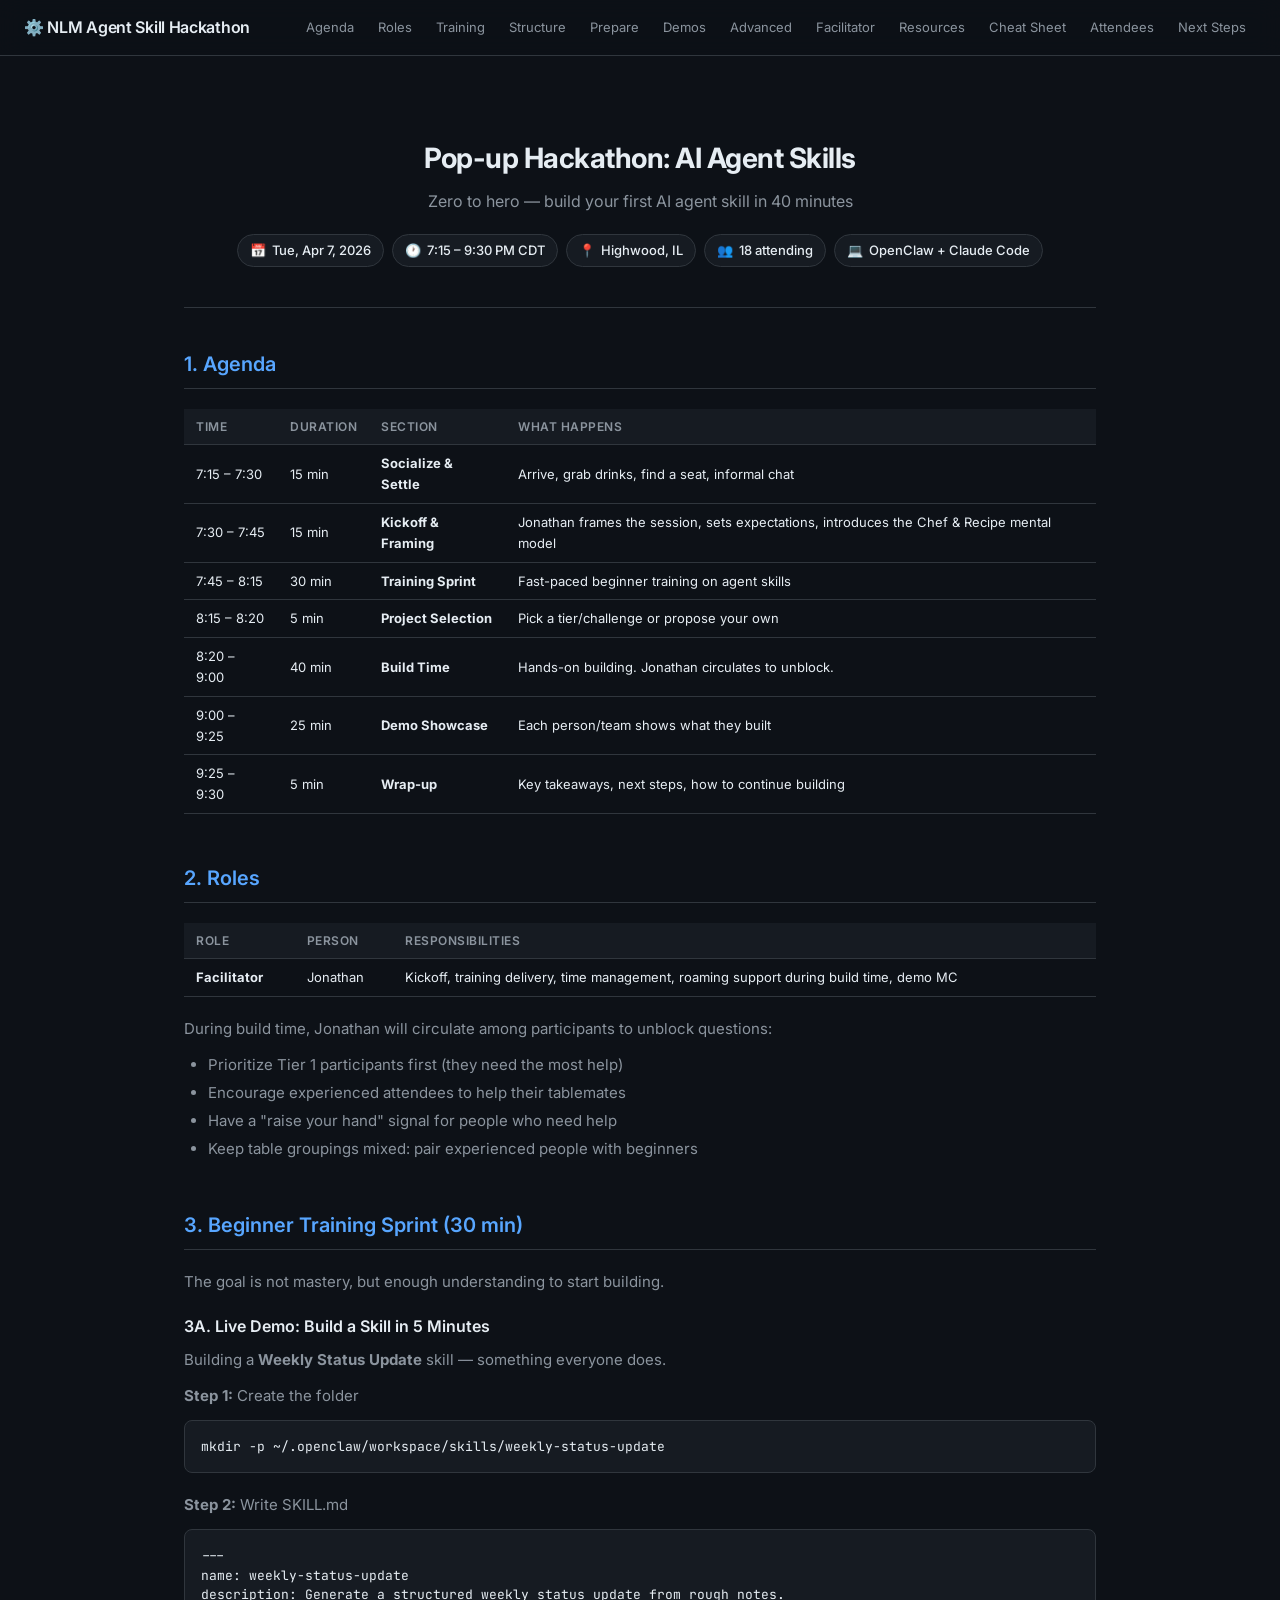
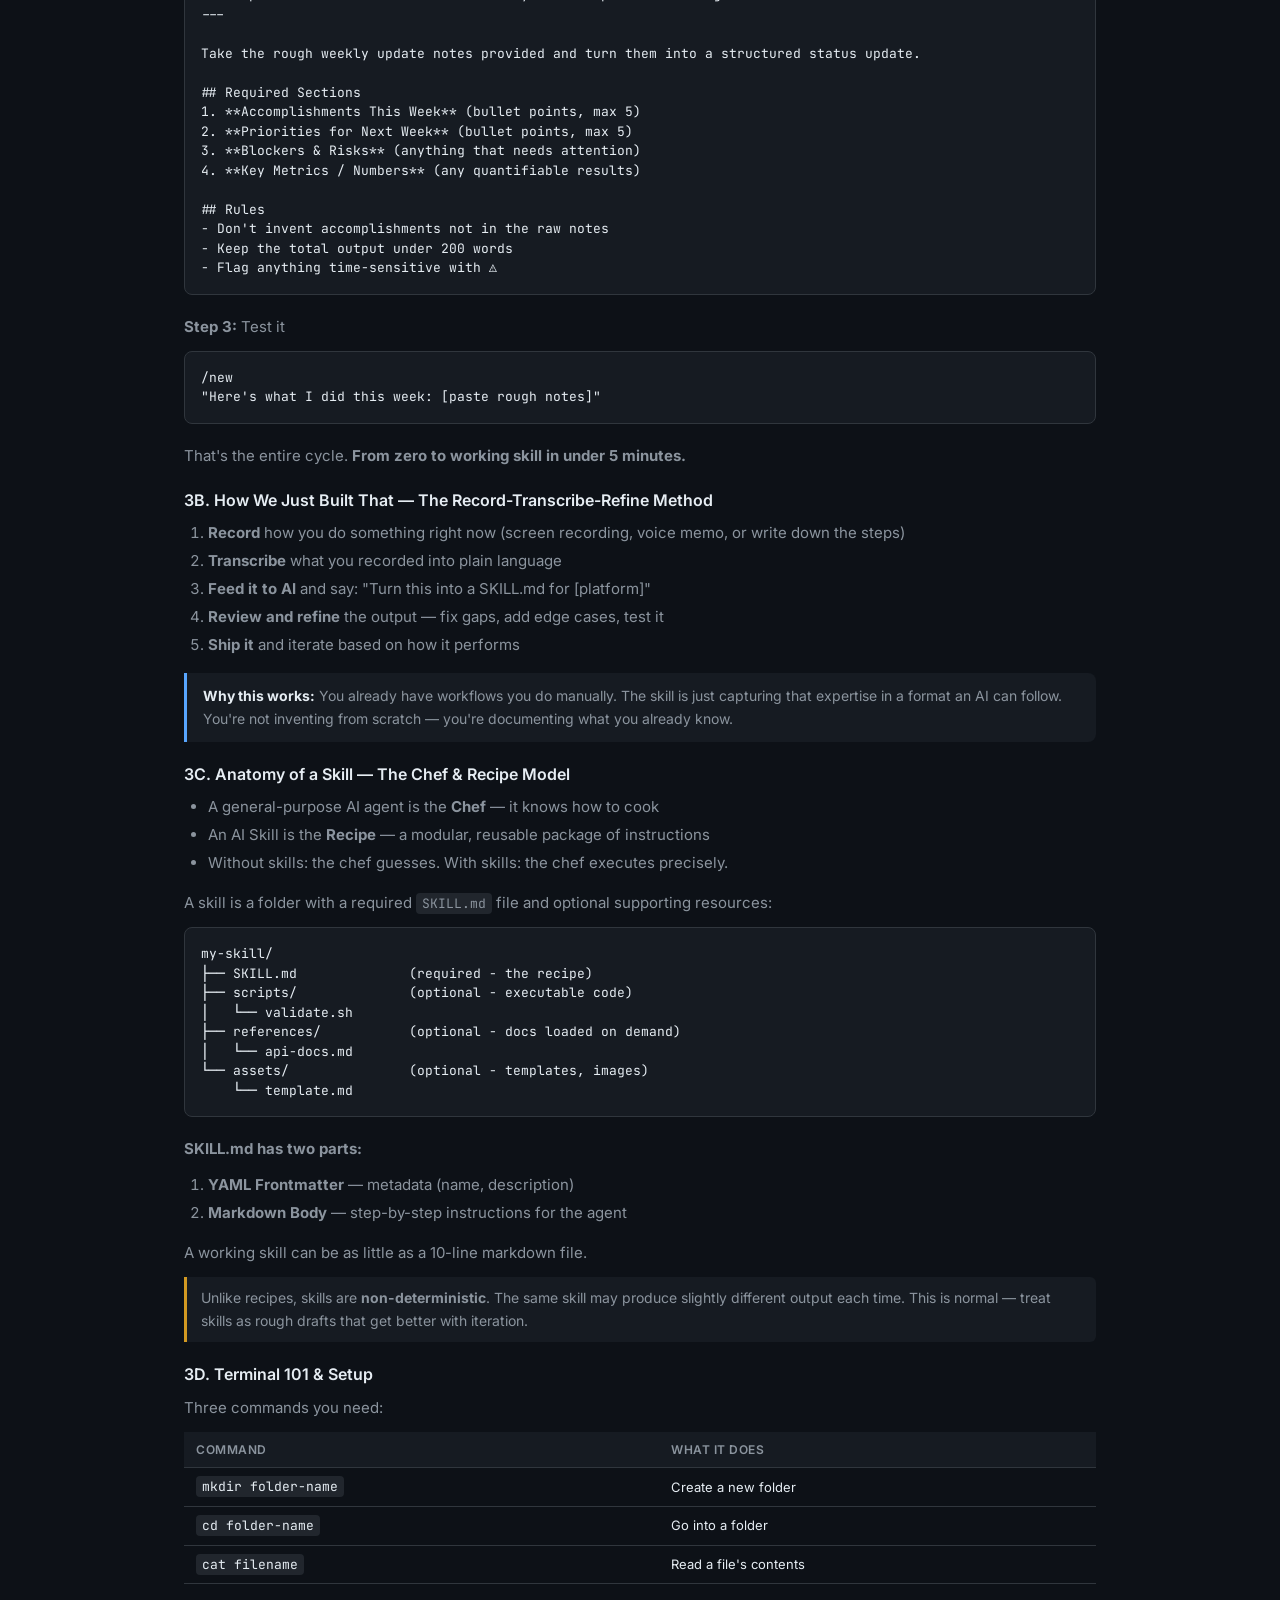
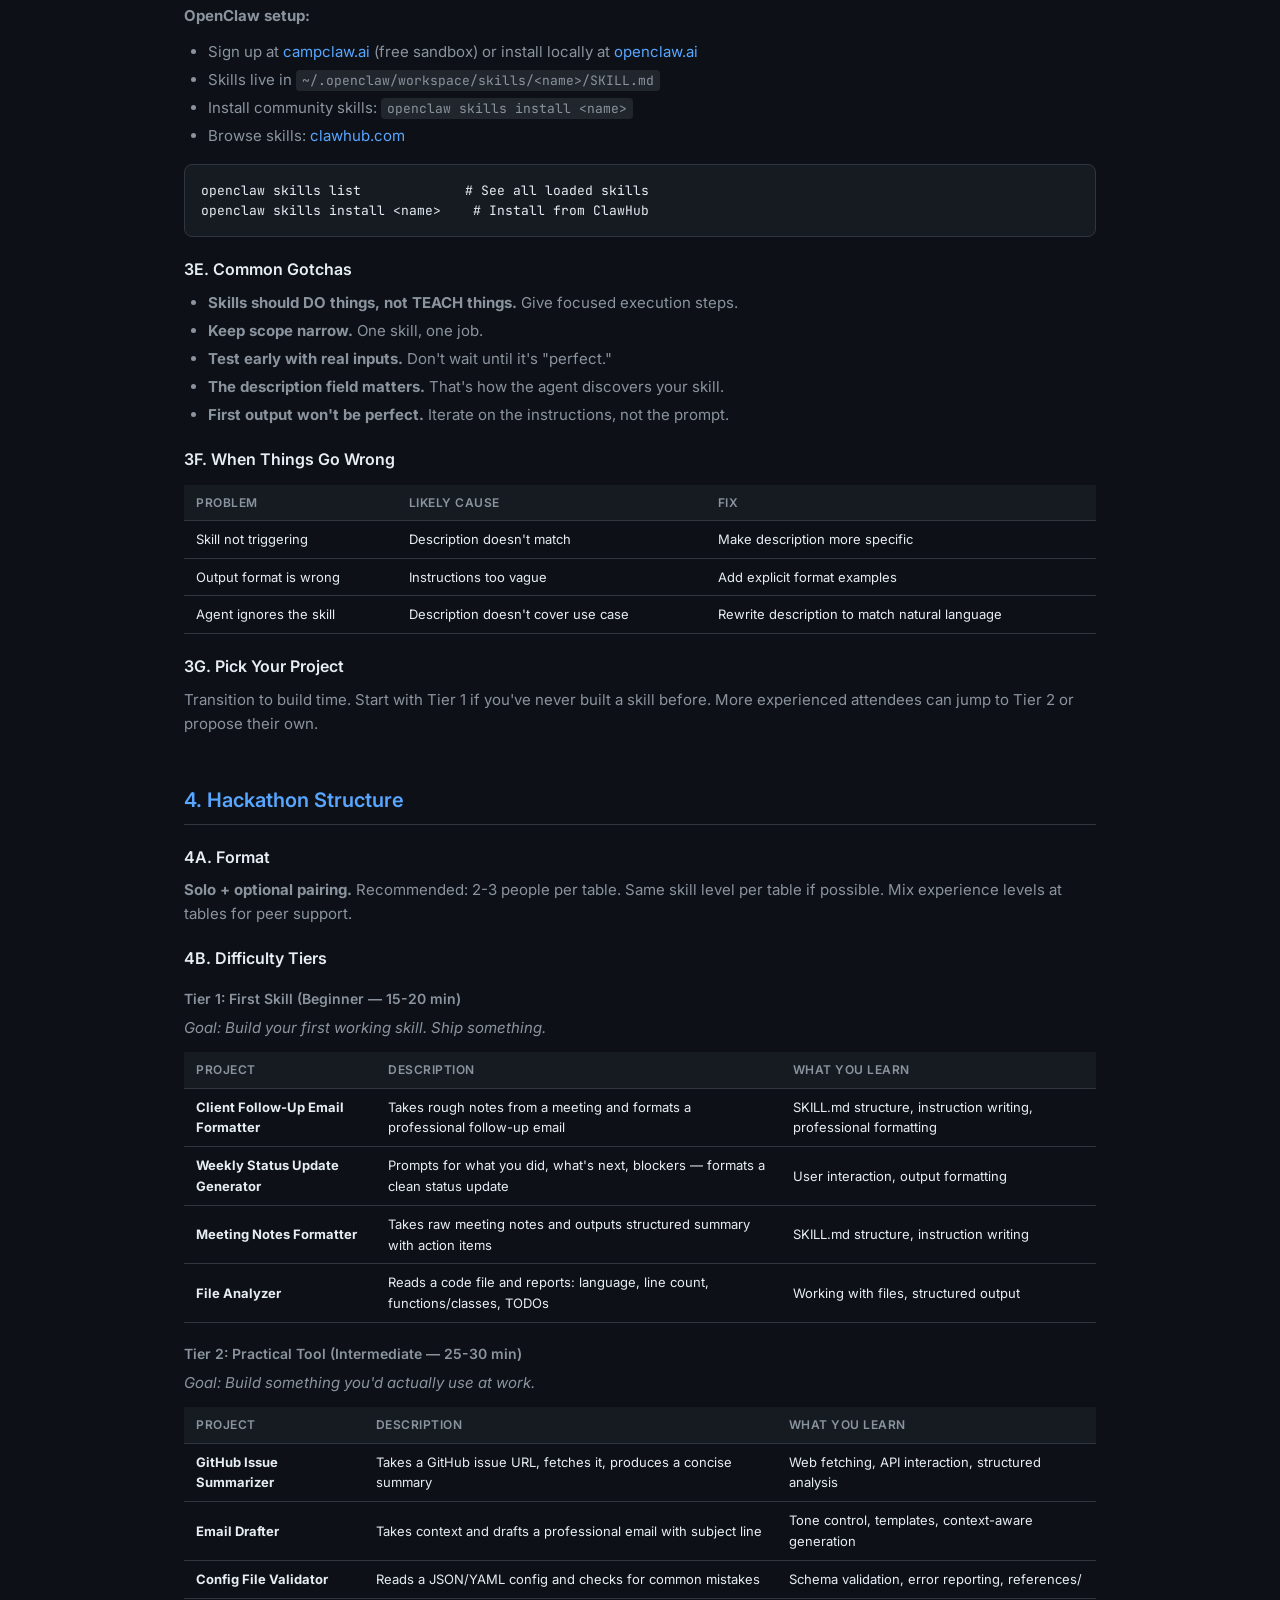
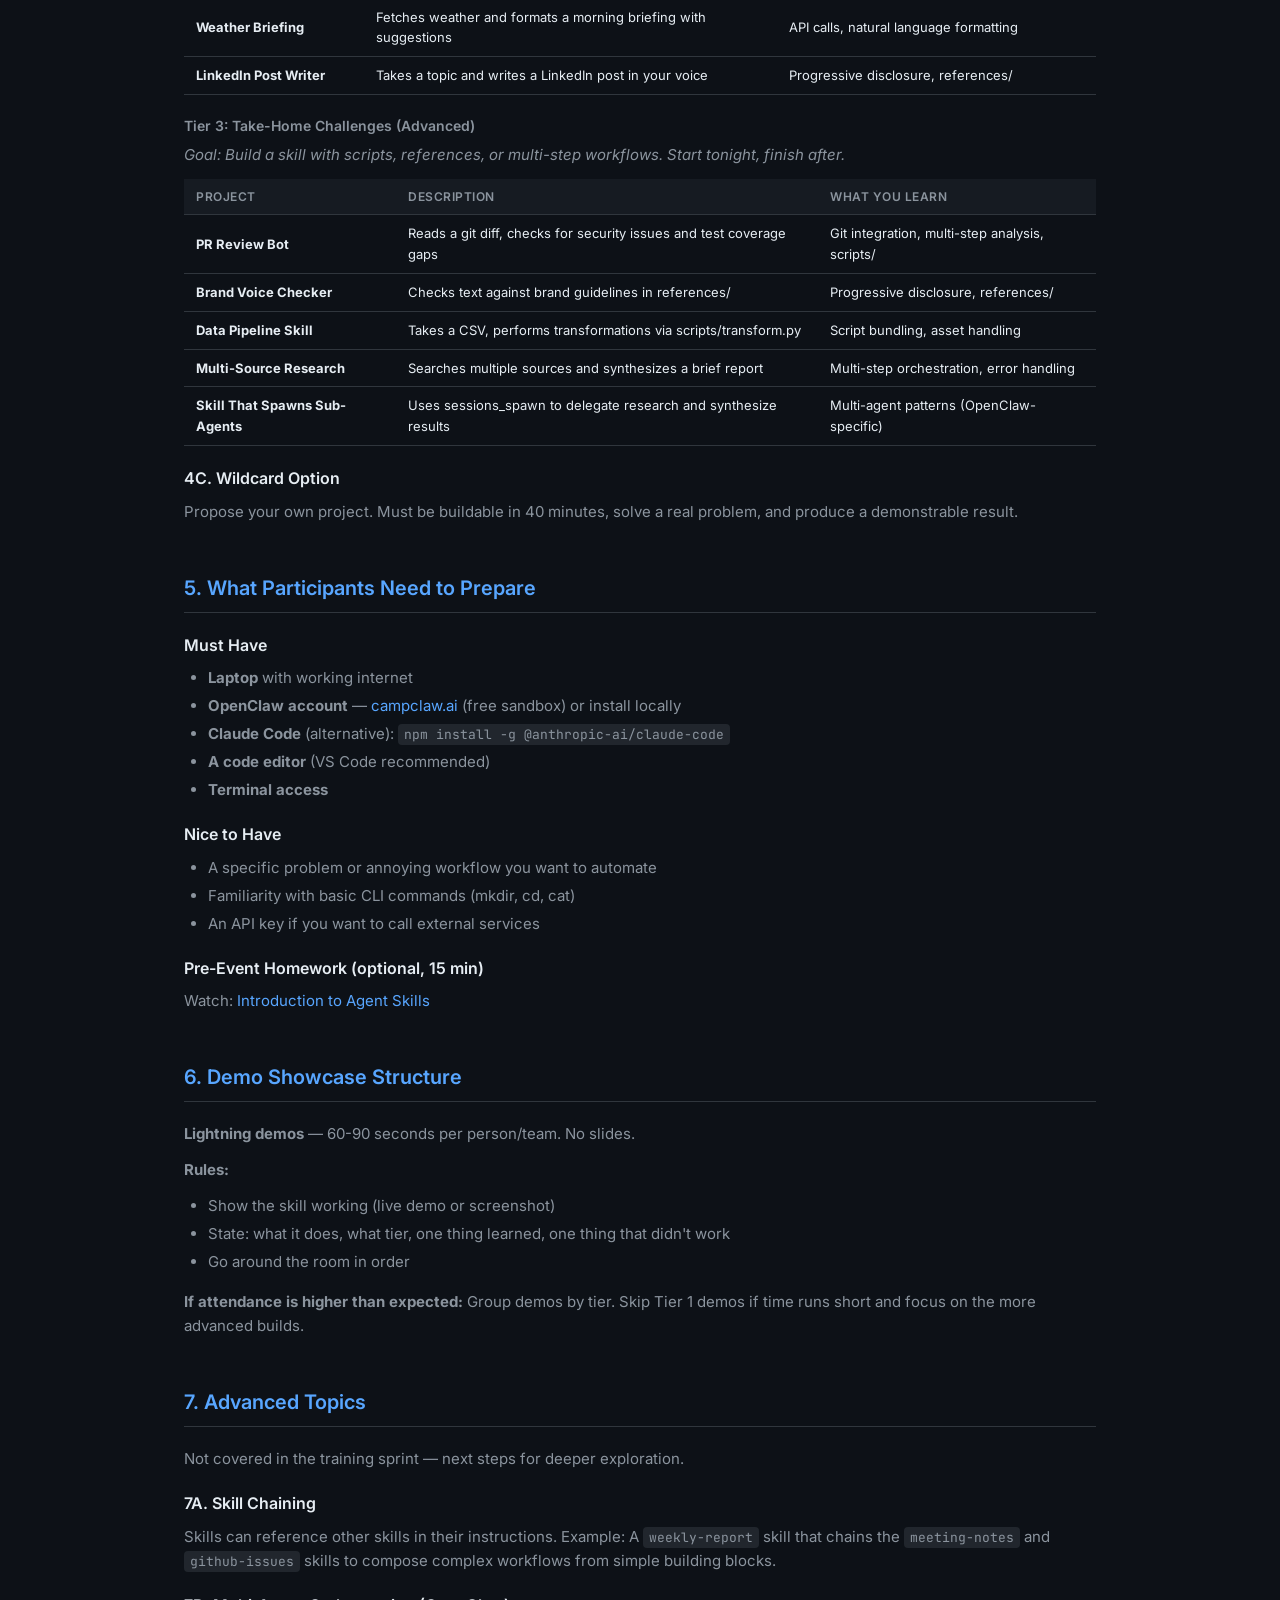
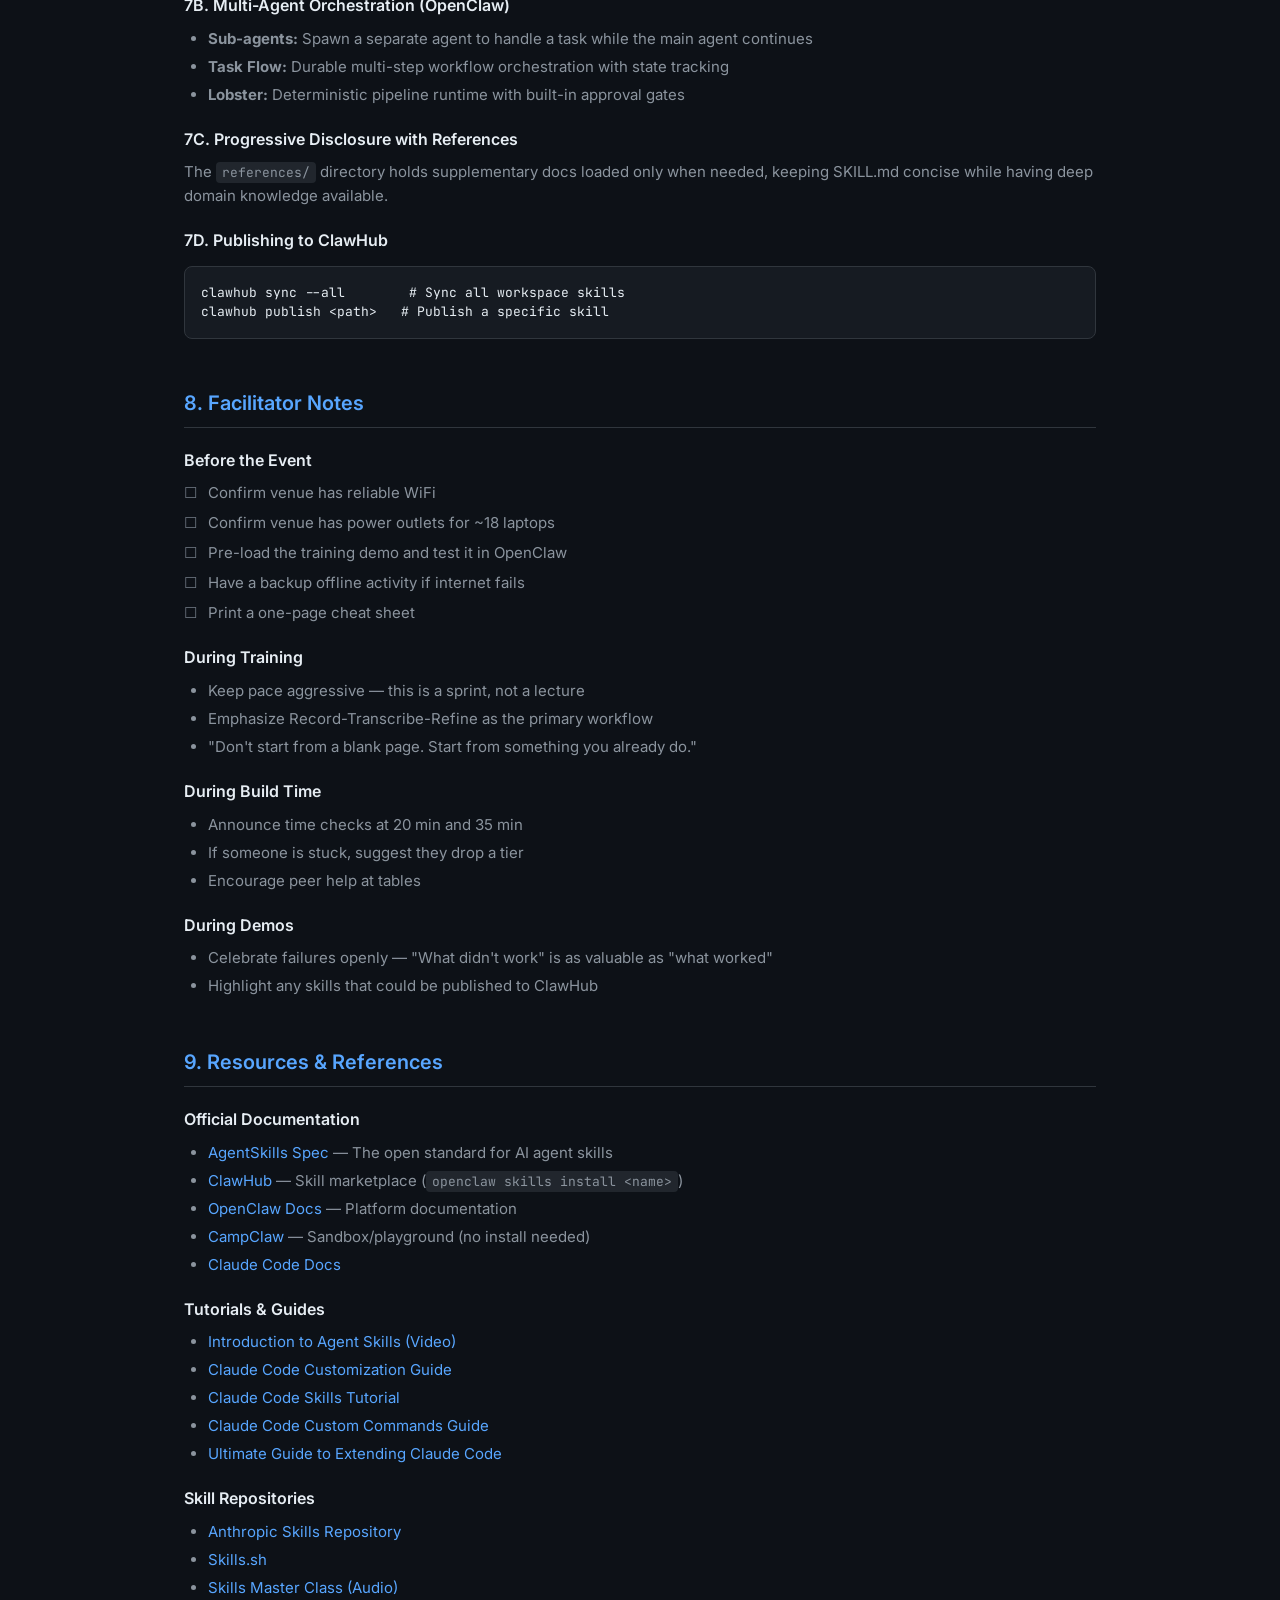
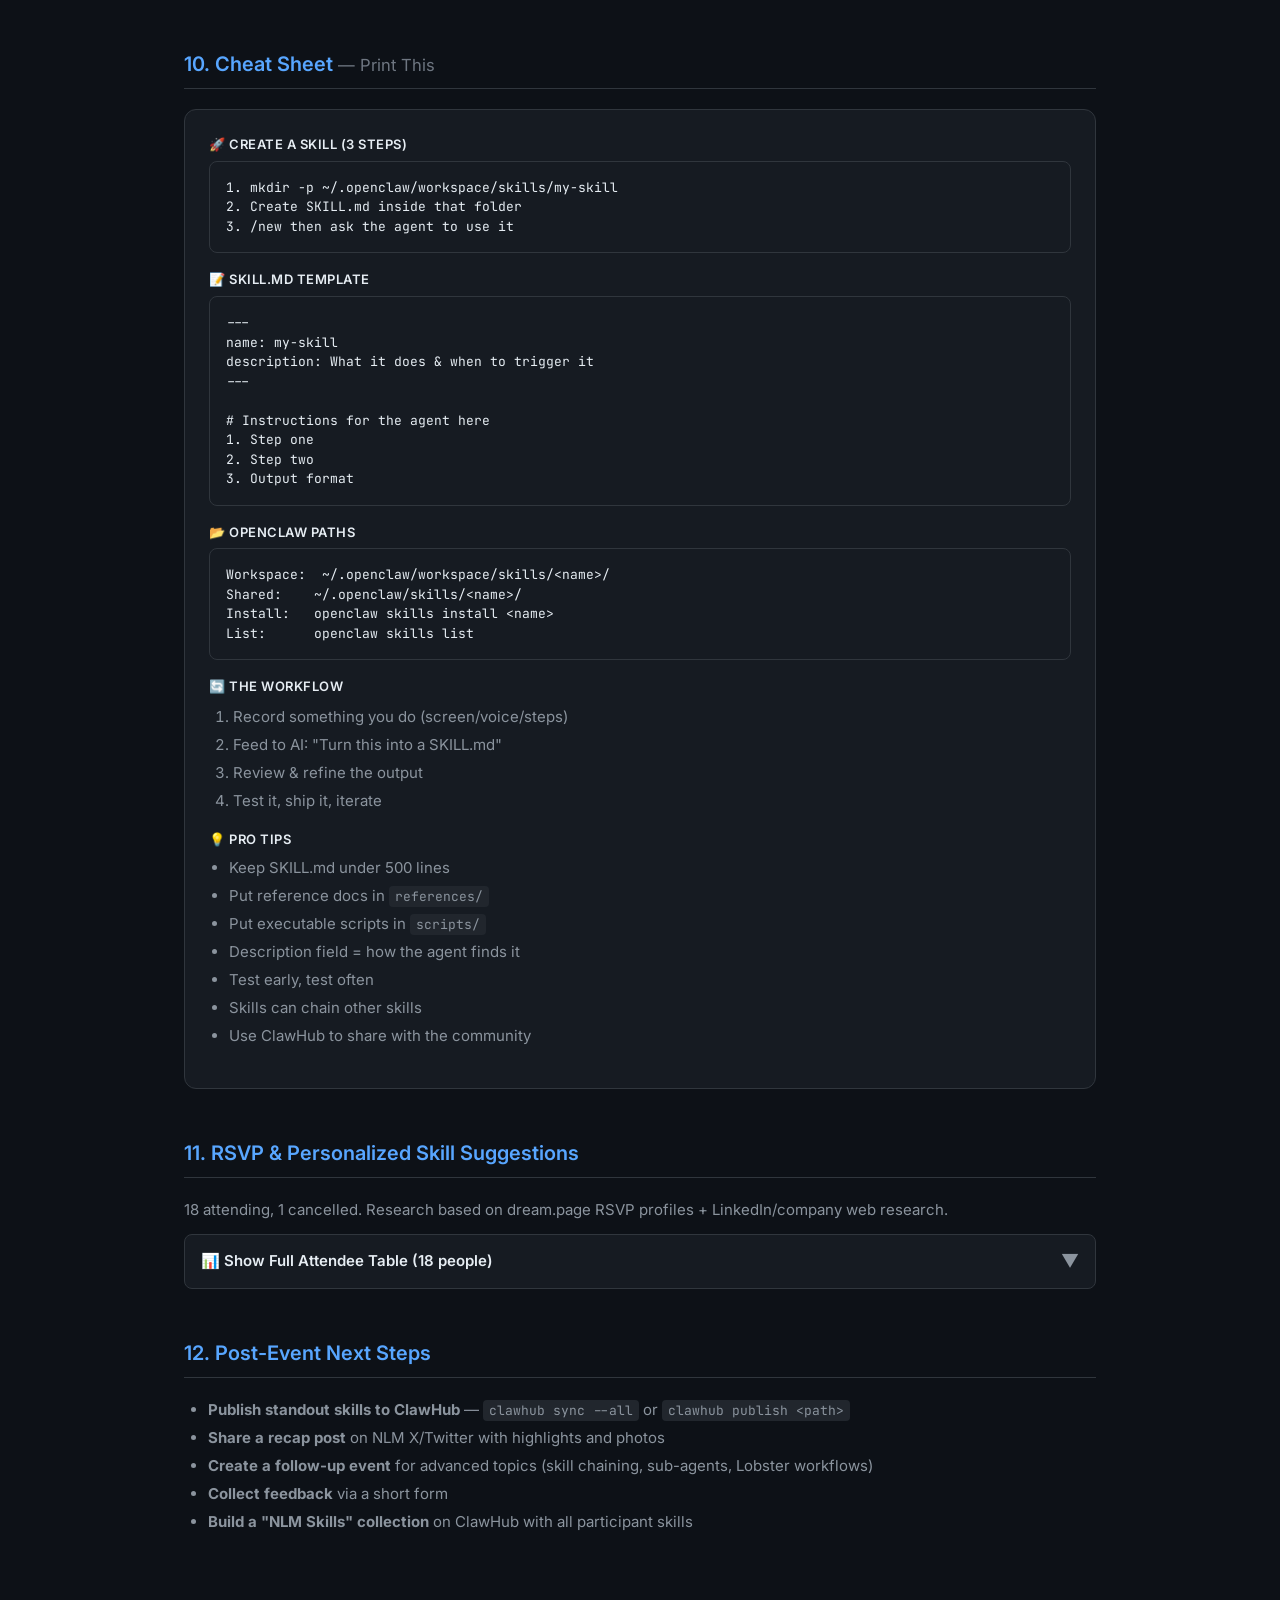
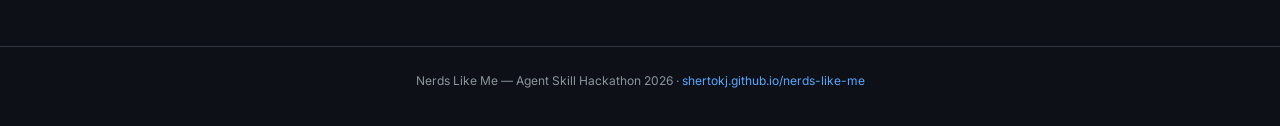
==== hackathon/index.html @ b7f5709f "Initial: hackathon battle plan page - Dark theme, responsive, sticky nav - Cheat sheet as styled car" ====
<!DOCTYPE html>
<html lang="en">
<head>
  <meta charset="UTF-8">
  <meta name="viewport" content="width=device-width, initial-scale=1.0">
  <title>NLM Agent Skill Hackathon: Battle Plan</title>
  <meta name="description" content="Pop-up Hackathon: AI Agent Skills — April 7, 2026. A 2.5-hour zero-to-hero session on building AI agent skills.">
  <meta property="og:title" content="NLM Agent Skill Hackathon: Battle Plan">
  <meta property="og:description" content="Pop-up Hackathon: AI Agent Skills — April 7, 2026. Build your first AI agent skill in 40 minutes.">
  <meta property="og:type" content="website">
  <meta property="og:url" content="https://shertokj.github.io/nerds-like-me/hackathon/">
  <meta name="twitter:card" content="summary_large_image">
  <meta name="twitter:title" content="NLM Agent Skill Hackathon">
  <meta name="twitter:description" content="Build your first AI agent skill in 40 minutes. April 7, 2026.">
  <link rel="icon" href="data:image/svg+xml,<svg xmlns='http://www.w3.org/2000/svg' viewBox='0 0 100 100'><text y='.9em' font-size='90'>🛠️</text></svg>">
  <link rel="preconnect" href="https://fonts.googleapis.com">
  <link href="https://fonts.googleapis.com/css2?family=Inter:wght@400;500;600;700&family=JetBrains+Mono:wght@400;500&display=swap" rel="stylesheet">
  <link rel="stylesheet" href="style.css">
</head>
<body>
  <header class="site-header">
    <h1><span>⚙️</span> NLM Agent Skill Hackathon</h1>
    <button class="nav-toggle" onclick="document.querySelector('nav').classList.toggle('open')" aria-label="Menu">☰</button>
    <nav>
      <a href="#agenda">Agenda</a>
      <a href="#roles">Roles</a>
      <a href="#training">Training</a>
      <a href="#structure">Structure</a>
      <a href="#prepare">Prepare</a>
      <a href="#demos">Demos</a>
      <a href="#advanced">Advanced</a>
      <a href="#facilitator">Facilitator</a>
      <a href="#resources">Resources</a>
      <a href="#cheatsheet">Cheat Sheet</a>
      <a href="#attendees">Attendees</a>
      <a href="#next-steps">Next Steps</a>
    </nav>
  </header>

  <main>
    <div class="hero">
      <h2>Pop-up Hackathon: AI Agent Skills</h2>
      <p class="subtitle">Zero to hero — build your first AI agent skill in 40 minutes</p>
      <div class="meta-chips">
        <span class="chip">📅 <strong>Tue, Apr 7, 2026</strong></span>
        <span class="chip">🕐 <strong>7:15 – 9:30 PM CDT</strong></span>
        <span class="chip">📍 <strong>Highwood, IL</strong></span>
        <span class="chip">👥 <strong>18 attending</strong></span>
        <span class="chip">💻 <strong>OpenClaw + Claude Code</strong></span>
      </div>
    </div>

    <!-- 1. Agenda -->
    <section id="agenda">
      <h2 class="section-title">1. Agenda</h2>
      <table>
        <thead><tr><th>Time</th><th>Duration</th><th>Section</th><th>What Happens</th></tr></thead>
        <tbody>
          <tr><td>7:15 – 7:30</td><td>15 min</td><td><strong>Socialize &amp; Settle</strong></td><td>Arrive, grab drinks, find a seat, informal chat</td></tr>
          <tr><td>7:30 – 7:45</td><td>15 min</td><td><strong>Kickoff &amp; Framing</strong></td><td>Jonathan frames the session, sets expectations, introduces the Chef &amp; Recipe mental model</td></tr>
          <tr><td>7:45 – 8:15</td><td>30 min</td><td><strong>Training Sprint</strong></td><td>Fast-paced beginner training on agent skills</td></tr>
          <tr><td>8:15 – 8:20</td><td>5 min</td><td><strong>Project Selection</strong></td><td>Pick a tier/challenge or propose your own</td></tr>
          <tr><td>8:20 – 9:00</td><td>40 min</td><td><strong>Build Time</strong></td><td>Hands-on building. Jonathan circulates to unblock.</td></tr>
          <tr><td>9:00 – 9:25</td><td>25 min</td><td><strong>Demo Showcase</strong></td><td>Each person/team shows what they built</td></tr>
          <tr><td>9:25 – 9:30</td><td>5 min</td><td><strong>Wrap-up</strong></td><td>Key takeaways, next steps, how to continue building</td></tr>
        </tbody>
      </table>
    </section>

    <!-- 2. Roles -->
    <section id="roles">
      <h2 class="section-title">2. Roles</h2>
      <table>
        <thead><tr><th>Role</th><th>Person</th><th>Responsibilities</th></tr></thead>
        <tbody>
          <tr><td><strong>Facilitator</strong></td><td>Jonathan</td><td>Kickoff, training delivery, time management, roaming support during build time, demo MC</td></tr>
        </tbody>
      </table>
      <p>During build time, Jonathan will circulate among participants to unblock questions:</p>
      <ul>
        <li>Prioritize Tier 1 participants first (they need the most help)</li>
        <li>Encourage experienced attendees to help their tablemates</li>
        <li>Have a "raise your hand" signal for people who need help</li>
        <li>Keep table groupings mixed: pair experienced people with beginners</li>
      </ul>
    </section>

    <!-- 3. Training Sprint -->
    <section id="training">
      <h2 class="section-title">3. Beginner Training Sprint (30 min)</h2>
      <p>The goal is not mastery, but enough understanding to start building.</p>

      <h3>3A. Live Demo: Build a Skill in 5 Minutes</h3>
      <p>Building a <strong>Weekly Status Update</strong> skill — something everyone does.</p>
      <p><strong>Step 1:</strong> Create the folder</p>
      <pre><code>mkdir -p ~/.openclaw/workspace/skills/weekly-status-update</code></pre>
      <p><strong>Step 2:</strong> Write SKILL.md</p>
      <pre><code>---
name: weekly-status-update
description: Generate a structured weekly status update from rough notes.
---

Take the rough weekly update notes provided and turn them into a structured status update.

## Required Sections
1. **Accomplishments This Week** (bullet points, max 5)
2. **Priorities for Next Week** (bullet points, max 5)
3. **Blockers & Risks** (anything that needs attention)
4. **Key Metrics / Numbers** (any quantifiable results)

## Rules
- Don't invent accomplishments not in the raw notes
- Keep the total output under 200 words
- Flag anything time-sensitive with ⚠️</code></pre>
      <p><strong>Step 3:</strong> Test it</p>
      <pre><code>/new
"Here's what I did this week: [paste rough notes]"</code></pre>
      <p>That's the entire cycle. <strong>From zero to working skill in under 5 minutes.</strong></p>

      <h3>3B. How We Just Built That — The Record-Transcribe-Refine Method</h3>
      <ol>
        <li><strong>Record</strong> how you do something right now (screen recording, voice memo, or write down the steps)</li>
        <li><strong>Transcribe</strong> what you recorded into plain language</li>
        <li><strong>Feed it to AI</strong> and say: "Turn this into a SKILL.md for [platform]"</li>
        <li><strong>Review and refine</strong> the output — fix gaps, add edge cases, test it</li>
        <li><strong>Ship it</strong> and iterate based on how it performs</li>
      </ol>
      <blockquote><strong>Why this works:</strong> You already have workflows you do manually. The skill is just capturing that expertise in a format an AI can follow. You're not inventing from scratch — you're documenting what you already know.</blockquote>

      <h3>3C. Anatomy of a Skill — The Chef &amp; Recipe Model</h3>
      <ul>
        <li>A general-purpose AI agent is the <strong>Chef</strong> — it knows how to cook</li>
        <li>An AI Skill is the <strong>Recipe</strong> — a modular, reusable package of instructions</li>
        <li>Without skills: the chef guesses. With skills: the chef executes precisely.</li>
      </ul>
      <p>A skill is a folder with a required <code>SKILL.md</code> file and optional supporting resources:</p>
      <pre><code>my-skill/
├── SKILL.md              (required - the recipe)
├── scripts/              (optional - executable code)
│   └── validate.sh
├── references/           (optional - docs loaded on demand)
│   └── api-docs.md
└── assets/               (optional - templates, images)
    └── template.md</code></pre>
      <p><strong>SKILL.md has two parts:</strong></p>
      <ol>
        <li><strong>YAML Frontmatter</strong> — metadata (name, description)</li>
        <li><strong>Markdown Body</strong> — step-by-step instructions for the agent</li>
      </ol>
      <p>A working skill can be as little as a 10-line markdown file.</p>
      <div class="note">Unlike recipes, skills are <strong>non-deterministic</strong>. The same skill may produce slightly different output each time. This is normal — treat skills as rough drafts that get better with iteration.</div>

      <h3>3D. Terminal 101 &amp; Setup</h3>
      <p>Three commands you need:</p>
      <table>
        <thead><tr><th>Command</th><th>What it does</th></tr></thead>
        <tbody>
          <tr><td><code>mkdir folder-name</code></td><td>Create a new folder</td></tr>
          <tr><td><code>cd folder-name</code></td><td>Go into a folder</td></tr>
          <tr><td><code>cat filename</code></td><td>Read a file's contents</td></tr>
        </tbody>
      </table>
      <p><strong>OpenClaw setup:</strong></p>
      <ul>
        <li>Sign up at <a href="https://campclaw.ai/">campclaw.ai</a> (free sandbox) or install locally at <a href="https://openclaw.ai">openclaw.ai</a></li>
        <li>Skills live in <code>~/.openclaw/workspace/skills/&lt;name&gt;/SKILL.md</code></li>
        <li>Install community skills: <code>openclaw skills install &lt;name&gt;</code></li>
        <li>Browse skills: <a href="https://clawhub.com">clawhub.com</a></li>
      </ul>
      <pre><code>openclaw skills list             # See all loaded skills
openclaw skills install &lt;name&gt;    # Install from ClawHub</code></pre>

      <h3>3E. Common Gotchas</h3>
      <ul>
        <li><strong>Skills should DO things, not TEACH things.</strong> Give focused execution steps.</li>
        <li><strong>Keep scope narrow.</strong> One skill, one job.</li>
        <li><strong>Test early with real inputs.</strong> Don't wait until it's "perfect."</li>
        <li><strong>The description field matters.</strong> That's how the agent discovers your skill.</li>
        <li><strong>First output won't be perfect.</strong> Iterate on the instructions, not the prompt.</li>
      </ul>

      <h3>3F. When Things Go Wrong</h3>
      <table>
        <thead><tr><th>Problem</th><th>Likely Cause</th><th>Fix</th></tr></thead>
        <tbody>
          <tr><td>Skill not triggering</td><td>Description doesn't match</td><td>Make description more specific</td></tr>
          <tr><td>Output format is wrong</td><td>Instructions too vague</td><td>Add explicit format examples</td></tr>
          <tr><td>Agent ignores the skill</td><td>Description doesn't cover use case</td><td>Rewrite description to match natural language</td></tr>
        </tbody>
      </table>

      <h3>3G. Pick Your Project</h3>
      <p>Transition to build time. Start with Tier 1 if you've never built a skill before. More experienced attendees can jump to Tier 2 or propose their own.</p>
    </section>

    <!-- 4. Hackathon Structure -->
    <section id="structure">
      <h2 class="section-title">4. Hackathon Structure</h2>

      <h3>4A. Format</h3>
      <p><strong>Solo + optional pairing.</strong> Recommended: 2-3 people per table. Same skill level per table if possible. Mix experience levels at tables for peer support.</p>

      <h3>4B. Difficulty Tiers</h3>

      <h4>Tier 1: First Skill (Beginner — 15-20 min)</h4>
      <p><em>Goal: Build your first working skill. Ship something.</em></p>
      <table>
        <thead><tr><th>Project</th><th>Description</th><th>What You Learn</th></tr></thead>
        <tbody>
          <tr><td><strong>Client Follow-Up Email Formatter</strong></td><td>Takes rough notes from a meeting and formats a professional follow-up email</td><td>SKILL.md structure, instruction writing, professional formatting</td></tr>
          <tr><td><strong>Weekly Status Update Generator</strong></td><td>Prompts for what you did, what's next, blockers — formats a clean status update</td><td>User interaction, output formatting</td></tr>
          <tr><td><strong>Meeting Notes Formatter</strong></td><td>Takes raw meeting notes and outputs structured summary with action items</td><td>SKILL.md structure, instruction writing</td></tr>
          <tr><td><strong>File Analyzer</strong></td><td>Reads a code file and reports: language, line count, functions/classes, TODOs</td><td>Working with files, structured output</td></tr>
        </tbody>
      </table>

      <h4>Tier 2: Practical Tool (Intermediate — 25-30 min)</h4>
      <p><em>Goal: Build something you'd actually use at work.</em></p>
      <table>
        <thead><tr><th>Project</th><th>Description</th><th>What You Learn</th></tr></thead>
        <tbody>
          <tr><td><strong>GitHub Issue Summarizer</strong></td><td>Takes a GitHub issue URL, fetches it, produces a concise summary</td><td>Web fetching, API interaction, structured analysis</td></tr>
          <tr><td><strong>Email Drafter</strong></td><td>Takes context and drafts a professional email with subject line</td><td>Tone control, templates, context-aware generation</td></tr>
          <tr><td><strong>Config File Validator</strong></td><td>Reads a JSON/YAML config and checks for common mistakes</td><td>Schema validation, error reporting, references/</td></tr>
          <tr><td><strong>Weather Briefing</strong></td><td>Fetches weather and formats a morning briefing with suggestions</td><td>API calls, natural language formatting</td></tr>
          <tr><td><strong>LinkedIn Post Writer</strong></td><td>Takes a topic and writes a LinkedIn post in your voice</td><td>Progressive disclosure, references/</td></tr>
        </tbody>
      </table>

      <h4>Tier 3: Take-Home Challenges (Advanced)</h4>
      <p><em>Goal: Build a skill with scripts, references, or multi-step workflows. Start tonight, finish after.</em></p>
      <table>
        <thead><tr><th>Project</th><th>Description</th><th>What You Learn</th></tr></thead>
        <tbody>
          <tr><td><strong>PR Review Bot</strong></td><td>Reads a git diff, checks for security issues and test coverage gaps</td><td>Git integration, multi-step analysis, scripts/</td></tr>
          <tr><td><strong>Brand Voice Checker</strong></td><td>Checks text against brand guidelines in references/</td><td>Progressive disclosure, references/</td></tr>
          <tr><td><strong>Data Pipeline Skill</strong></td><td>Takes a CSV, performs transformations via scripts/transform.py</td><td>Script bundling, asset handling</td></tr>
          <tr><td><strong>Multi-Source Research</strong></td><td>Searches multiple sources and synthesizes a brief report</td><td>Multi-step orchestration, error handling</td></tr>
          <tr><td><strong>Skill That Spawns Sub-Agents</strong></td><td>Uses sessions_spawn to delegate research and synthesize results</td><td>Multi-agent patterns (OpenClaw-specific)</td></tr>
        </tbody>
      </table>

      <h3>4C. Wildcard Option</h3>
      <p>Propose your own project. Must be buildable in 40 minutes, solve a real problem, and produce a demonstrable result.</p>
    </section>

    <!-- 5. What to Prepare -->
    <section id="prepare">
      <h2 class="section-title">5. What Participants Need to Prepare</h2>
      <h3>Must Have</h3>
      <ul>
        <li><strong>Laptop</strong> with working internet</li>
        <li><strong>OpenClaw account</strong> — <a href="https://campclaw.ai/">campclaw.ai</a> (free sandbox) or install locally</li>
        <li><strong>Claude Code</strong> (alternative): <code>npm install -g @anthropic-ai/claude-code</code></li>
        <li><strong>A code editor</strong> (VS Code recommended)</li>
        <li><strong>Terminal access</strong></li>
      </ul>
      <h3>Nice to Have</h3>
      <ul>
        <li>A specific problem or annoying workflow you want to automate</li>
        <li>Familiarity with basic CLI commands (mkdir, cd, cat)</li>
        <li>An API key if you want to call external services</li>
      </ul>
      <h3>Pre-Event Homework (optional, 15 min)</h3>
      <p>Watch: <a href="https://www.youtube.com/watch?v=NU6wRAT9VQ0">Introduction to Agent Skills</a></p>
    </section>

    <!-- 6. Demo Showcase -->
    <section id="demos">
      <h2 class="section-title">6. Demo Showcase Structure</h2>
      <p><strong>Lightning demos</strong> — 60-90 seconds per person/team. No slides.</p>
      <p><strong>Rules:</strong></p>
      <ul>
        <li>Show the skill working (live demo or screenshot)</li>
        <li>State: what it does, what tier, one thing learned, one thing that didn't work</li>
        <li>Go around the room in order</li>
      </ul>
      <p><strong>If attendance is higher than expected:</strong> Group demos by tier. Skip Tier 1 demos if time runs short and focus on the more advanced builds.</p>
    </section>

    <!-- 7. Advanced Topics -->
    <section id="advanced">
      <h2 class="section-title">7. Advanced Topics</h2>
      <p>Not covered in the training sprint — next steps for deeper exploration.</p>

      <h3>7A. Skill Chaining</h3>
      <p>Skills can reference other skills in their instructions. Example: A <code>weekly-report</code> skill that chains the <code>meeting-notes</code> and <code>github-issues</code> skills to compose complex workflows from simple building blocks.</p>

      <h3>7B. Multi-Agent Orchestration (OpenClaw)</h3>
      <ul>
        <li><strong>Sub-agents:</strong> Spawn a separate agent to handle a task while the main agent continues</li>
        <li><strong>Task Flow:</strong> Durable multi-step workflow orchestration with state tracking</li>
        <li><strong>Lobster:</strong> Deterministic pipeline runtime with built-in approval gates</li>
      </ul>

      <h3>7C. Progressive Disclosure with References</h3>
      <p>The <code>references/</code> directory holds supplementary docs loaded only when needed, keeping SKILL.md concise while having deep domain knowledge available.</p>

      <h3>7D. Publishing to ClawHub</h3>
      <pre><code>clawhub sync --all        # Sync all workspace skills
clawhub publish &lt;path&gt;   # Publish a specific skill</code></pre>
    </section>

    <!-- 8. Facilitator Notes -->
    <section id="facilitator">
      <h2 class="section-title">8. Facilitator Notes</h2>

      <h3>Before the Event</h3>
      <ul class="checklist">
        <li>Confirm venue has reliable WiFi</li>
        <li>Confirm venue has power outlets for ~18 laptops</li>
        <li>Pre-load the training demo and test it in OpenClaw</li>
        <li>Have a backup offline activity if internet fails</li>
        <li>Print a one-page cheat sheet</li>
      </ul>

      <h3>During Training</h3>
      <ul>
        <li>Keep pace aggressive — this is a sprint, not a lecture</li>
        <li>Emphasize Record-Transcribe-Refine as the primary workflow</li>
        <li>"Don't start from a blank page. Start from something you already do."</li>
      </ul>

      <h3>During Build Time</h3>
      <ul>
        <li>Announce time checks at 20 min and 35 min</li>
        <li>If someone is stuck, suggest they drop a tier</li>
        <li>Encourage peer help at tables</li>
      </ul>

      <h3>During Demos</h3>
      <ul>
        <li>Celebrate failures openly — "What didn't work" is as valuable as "what worked"</li>
        <li>Highlight any skills that could be published to ClawHub</li>
      </ul>
    </section>

    <!-- 9. Resources -->
    <section id="resources">
      <h2 class="section-title">9. Resources &amp; References</h2>

      <h3>Official Documentation</h3>
      <ul>
        <li><a href="https://agentskills.io/home">AgentSkills Spec</a> — The open standard for AI agent skills</li>
        <li><a href="https://clawhub.com">ClawHub</a> — Skill marketplace (<code>openclaw skills install &lt;name&gt;</code>)</li>
        <li><a href="https://openclaw.ai">OpenClaw Docs</a> — Platform documentation</li>
        <li><a href="https://campclaw.ai/">CampClaw</a> — Sandbox/playground (no install needed)</li>
        <li><a href="https://docs.anthropic.com/en/docs/claude-code">Claude Code Docs</a></li>
      </ul>

      <h3>Tutorials &amp; Guides</h3>
      <ul>
        <li><a href="https://www.youtube.com/watch?v=NU6wRAT9VQ0">Introduction to Agent Skills (Video)</a></li>
        <li><a href="https://alexop.dev/posts/claude-code-customization-guide-claudemd-skills-subagents/">Claude Code Customization Guide</a></li>
        <li><a href="https://supalaunch.com/blog/claude-code-skills-tutorial-custom-slash-commands-and-automations-guide">Claude Code Skills Tutorial</a></li>
        <li><a href="https://skillsplayground.com/guides/claude-code-slash-commands/">Claude Code Custom Commands Guide</a></li>
        <li><a href="https://gist.github.com/alirezarezvani/a0f6e0a984d4a4adc4842bbe124c5935">Ultimate Guide to Extending Claude Code</a></li>
      </ul>

      <h3>Skill Repositories</h3>
      <ul>
        <li><a href="https://github.com/anthropics/skills/tree/main">Anthropic Skills Repository</a></li>
        <li><a href="https://skills.sh/">Skills.sh</a></li>
        <li><a href="https://play.aidailybrief.ai/episodes/skills-master-class/">Skills Master Class (Audio)</a></li>
      </ul>
    </section>

    <!-- 10. Cheat Sheet -->
    <section id="cheatsheet">
      <h2 class="section-title">10. Cheat Sheet <small style="color:var(--text-muted);font-weight:400;">— Print This</small></h2>
      <div class="cheat-card">
        <div class="cheat-section">
          <h4>🚀 Create a Skill (3 steps)</h4>
          <pre><code>1. mkdir -p ~/.openclaw/workspace/skills/my-skill
2. Create SKILL.md inside that folder
3. /new then ask the agent to use it</code></pre>
        </div>

        <div class="cheat-section">
          <h4>📝 SKILL.md Template</h4>
          <pre><code>---
name: my-skill
description: What it does & when to trigger it
---

# Instructions for the agent here
1. Step one
2. Step two
3. Output format</code></pre>
        </div>

        <div class="cheat-section">
          <h4>📂 OpenClaw Paths</h4>
          <pre><code>Workspace:  ~/.openclaw/workspace/skills/&lt;name&gt;/
Shared:    ~/.openclaw/skills/&lt;name&gt;/
Install:   openclaw skills install &lt;name&gt;
List:      openclaw skills list</code></pre>
        </div>

        <div class="cheat-section">
          <h4>🔄 The Workflow</h4>
          <ol>
            <li>Record something you do (screen/voice/steps)</li>
            <li>Feed to AI: "Turn this into a SKILL.md"</li>
            <li>Review &amp; refine the output</li>
            <li>Test it, ship it, iterate</li>
          </ol>
        </div>

        <div class="cheat-section">
          <h4>💡 Pro Tips</h4>
          <ul>
            <li>Keep SKILL.md under 500 lines</li>
            <li>Put reference docs in <code>references/</code></li>
            <li>Put executable scripts in <code>scripts/</code></li>
            <li>Description field = how the agent finds it</li>
            <li>Test early, test often</li>
            <li>Skills can chain other skills</li>
            <li>Use ClawHub to share with the community</li>
          </ul>
        </div>
      </div>
    </section>

    <!-- 11. Attendees (accordion) -->
    <section id="attendees">
      <h2 class="section-title">11. RSVP &amp; Personalized Skill Suggestions</h2>
      <p>18 attending, 1 cancelled. Research based on dream.page RSVP profiles + LinkedIn/company web research.</p>

      <div class="accordion-header" onclick="toggleAccordion(this)">
        <h3>📊 Show Full Attendee Table (18 people)</h3>
        <span class="arrow">▼</span>
      </div>
      <div class="accordion-content">
        <div class="accordion-inner">
          <table>
            <thead><tr><th>#</th><th>Attendee</th><th>Background</th><th>Level</th><th>Personalized Skill Suggestions</th></tr></thead>
            <tbody>
              <tr><td>1</td><td><strong>Jonathan Shertok</strong></td><td>AI PM, EY</td><td>Advanced</td><td>Facilitating — could demo a sub-agent orchestrator or NLM content pipeline skill</td></tr>
              <tr><td>2</td><td><strong>Alex Kuznetsof</strong></td><td>Founder/Tech Lead, DONE HQ (Webflow, React, WordPress)</td><td>Intermediate</td><td>Webflow Component Generator · Client Proposal Drafter · JS Code Review Bot · WordPress Plugin Scaffolder</td></tr>
              <tr><td>3</td><td><strong>Andy Lester</strong></td><td>Lead SWE, Follett (Perl, SQL, author, speaker)</td><td>Advanced</td><td>Tech Book Chapter Outliner · Conference Talk Proposal Drafter · Legacy Code Analyzer · Open Source Issue Triage</td></tr>
              <tr><td>4</td><td><strong>Andriy Minenko</strong></td><td>Analytics Manager, Encore Global (BI, Power BI, SSRS/SSIS)</td><td>Intermediate</td><td>Report Request Formatter · Data Dictionary Generator · Forecast Summary Writer · Dashboard Spec Builder</td></tr>
              <tr><td>5</td><td><strong>Anil Bhat</strong></td><td>Data & Product Dev, Kriti Consulting (Azure, Databricks)</td><td>Intermediate</td><td>Data Strategy Brief Generator · Pipeline Health Checker · Client Deliverable Formatter · RFP Response Drafter</td></tr>
              <tr><td>6</td><td><strong>Syeda Hussain</strong></td><td>Security Analyst, DePaul (Cybersecurity, Python)</td><td>Intermediate</td><td>Security Incident Report Formatter · Vulnerability Summary Skill · Security Awareness Tip Generator · Python Script Security Reviewer</td></tr>
              <tr><td>7</td><td><strong>Jennifer Chuh</strong></td><td>Staff RN, Endeavor Health (CS degree UIUC, critical care)</td><td>Intermediate</td><td>Shift Handoff Note Formatter · Patient Education Summarizer · Clinical Protocol Checklist Generator · Echocardiogram Report Draft</td></tr>
              <tr><td>8</td><td><strong>Omar Bennani</strong></td><td>PM, BMO U.S. (FinTech, SQL, behavioral analytics)</td><td>Intermediate</td><td>PRD First Draft Generator · A/B Test Result Summarizer · Stakeholder Update Drafter · Competitive Feature Comparison</td></tr>
              <tr><td>9</td><td><strong>Krissy Crandell</strong></td><td>Strategic Admissions/Recruiting, Glow Beauty</td><td>Beginner</td><td>Outreach Email Personalizer · Candidate Evaluation Notetaker · Program FAQ Generator · Social Media Content Calendar</td></tr>
              <tr><td>10</td><td><strong>Xavier Estrada</strong></td><td>CEO, Glacier Systems (Network Admin, Wi-Fi, IT Support)</td><td>Intermediate</td><td>Client Onboarding Checklist · Ticket Triage Skill · Network Audit Report Formatter · IT Services Proposal Generator</td></tr>
              <tr><td>11</td><td><strong>David Shechtman</strong></td><td>Dir. Acquisitions, Studio Oakley (RE investment, CS+Physics UIUC)</td><td>Advanced</td><td>Deal Screening Memo · IC Memo Drafter · Market Research Brief · Comparable Sales Analyzer · LP Update Generator</td></tr>
              <tr><td>12</td><td><strong>Scott Wolf</strong></td><td>CEO, Wolf Transactional Risk / Area VP, Gallagher (M&amp;A, JD UChicago)</td><td>Beginner</td><td>Regulatory Brief Summarizer · Insurance Policy Comparison · Client Meeting Follow-Up · Compliance Checklist Generator</td></tr>
              <tr><td>13</td><td><strong>Dominic Lopez</strong></td><td>Owner, USDS (Milwaukee)</td><td>Beginner</td><td>Daily Operations Check-In · Vendor Communication Drafter · Weekly Business Review Generator · Customer Feedback Summarizer</td></tr>
              <tr><td>14</td><td><strong>Ethan Hafner</strong></td><td>Private Wealth Advisor, UBS (15+ yrs, Chicago Booth MBA)</td><td>Beginner</td><td>Prospect Research Brief · Client Meeting Notes Formatter · Financial Plan Review Checklist · Prospect Outreach Email</td></tr>
              <tr><td>15</td><td><strong>Jonathan Kreft</strong></td><td>IB Associate, Mesirow (M&amp;A, financial modeling, UIUC MBA)</td><td>Intermediate</td><td>Deal Teaser Drafter · CIM Section Generator · Meeting Notes to Action Items · Comparable Company Analysis</td></tr>
              <tr><td>16</td><td><strong>Eric Markin</strong></td><td>Director, Mesirow (wealth & asset management)</td><td>Beginner</td><td>Team Weekly Round-Up · Investment Summary Writer · Client Review Meeting Prep · Prospect Research Brief</td></tr>
              <tr><td>17</td><td><strong>Sam Gallo</strong></td><td>Chief Global Strategist, Acansa (Chicago Booth MBA, 25+ yrs, macro/risk)</td><td>Intermediate</td><td>Scenario Framework Structurer · Macro Regime Indicator · Research Synthesis Skill · Client Risk Report Drafter</td></tr>
              <tr><td>18</td><td><strong>Kelly Gross</strong></td><td>Sr Learning Consultant (Instructional Design, eLearning, Storyline, Captivate)</td><td>Intermediate</td><td>Learning Objectives Writer · Course Outline Generator · Needs Analysis Questionnaire · Storyboard Draft Generator · Assessment Question Writer</td></tr>
              <tr><td>19</td><td><strong>Jordaan Williams</strong></td><td>~~Sr PMM, ServiceNow~~ <em>CANCELLED</em></td><td>—</td><td>—</td></tr>
            </tbody>
          </table>

          <h4 style="margin-top:24px">Profile Clusters</h4>
          <p><strong>Non-technical (Krissy, Dominic, Ethan, Eric):</strong> Record-Transcribe-Refine is the primary path. Aim for Tier 1.</p>
          <p><strong>Technical-intermediate (Alex, Jennifer, Omar, Syeda, Xavier, Kelly):</strong> Can tackle Tier 2. Richer skills with references/ and output templates.</p>
          <p><strong>Advanced (Andy, Andriy, Anil, Jonathan K., David, Sam):</strong> Can reach Tier 3. Good candidates to help tablemates.</p>
          <p><strong>Finance/RE cluster (Scott, Ethan, Jonathan K., Eric, David, Sam):</strong> Six attendees from deal/wealth management. Could form a "finance skills" table.</p>
        </div>
      </div>
    </section>

    <!-- 12. Next Steps -->
    <section id="next-steps">
      <h2 class="section-title">12. Post-Event Next Steps</h2>
      <ul>
        <li><strong>Publish standout skills to ClawHub</strong> — <code>clawhub sync --all</code> or <code>clawhub publish &lt;path&gt;</code></li>
        <li><strong>Share a recap post</strong> on NLM X/Twitter with highlights and photos</li>
        <li><strong>Create a follow-up event</strong> for advanced topics (skill chaining, sub-agents, Lobster workflows)</li>
        <li><strong>Collect feedback</strong> via a short form</li>
        <li><strong>Build a "NLM Skills" collection</strong> on ClawHub with all participant skills</li>
      </ul>
    </section>
  </main>

  <footer>
    <p>Nerds Like Me — Agent Skill Hackathon 2026 · <a href="https://shertokj.github.io/nerds-like-me/hackathon/">shertokj.github.io/nerds-like-me</a></p>
  </footer>

  <script>
    function toggleAccordion(header) {
      header.classList.toggle('open');
      const content = header.nextElementSibling;
      content.classList.toggle('open');
    }
  </script>
</body>
</html>
---- hackathon/style.css ----
/* Reset & Base */
*, *::before, *::after { box-sizing: border-box; margin: 0; padding: 0; }

:root {
  --bg-primary: #0d1117;
  --bg-secondary: #161b22;
  --bg-tertiary: #21262d;
  --bg-card: #1c2128;
  --border: #30363d;
  --text-primary: #e6edf3;
  --text-secondary: #8b949e;
  --text-muted: #6e7681;
  --accent: #58a6ff;
  --accent-hover: #79c0ff;
  --green: #3fb950;
  --orange: #d29922;
  --red: #f85149;
  --purple: #bc8cff;
  --font: 'Inter', -apple-system, BlinkMacSystemFont, 'Segoe UI', Roboto, sans-serif;
  --font-mono: 'JetBrains Mono', 'Fira Code', 'SF Mono', Consolas, monospace;
  --max-width: 960px;
  --header-h: 56px;
}

html { scroll-behavior: smooth; scroll-padding-top: calc(var(--header-h) + 16px); }

body {
  font-family: var(--font);
  background: var(--bg-primary);
  color: var(--text-primary);
  line-height: 1.6;
  font-size: 15px;
  -webkit-font-smoothing: antialiased;
}

/* Sticky Header */
.site-header {
  position: sticky; top: 0; z-index: 100;
  background: rgba(13,17,23,.92);
  backdrop-filter: blur(12px);
  border-bottom: 1px solid var(--border);
  height: var(--header-h);
  display: flex; align-items: center; justify-content: space-between;
  padding: 0 24px;
}
.site-header h1 { font-size: 16px; font-weight: 600; letter-spacing: -0.3px; }
.site-header h1 span { color: var(--accent); }
.header-meta { font-size: 12px; color: var(--text-secondary); }

/* Nav */
.nav-toggle { display: none; background: none; border: none; color: var(--text-primary); font-size: 20px; cursor: pointer; }
nav { display: flex; gap: 4px; flex-wrap: wrap; }
nav a {
  color: var(--text-secondary); text-decoration: none; font-size: 13px;
  padding: 6px 10px; border-radius: 6px; transition: all .15s;
  white-space: nowrap;
}
nav a:hover, nav a:focus-visible { color: var(--text-primary); background: var(--bg-tertiary); }

/* Main */
main { max-width: var(--max-width); margin: 0 auto; padding: 32px 24px 64px; }

/* Hero */
.hero {
  text-align: center; padding: 48px 0 40px;
  border-bottom: 1px solid var(--border); margin-bottom: 40px;
}
.hero h2 { font-size: 28px; font-weight: 700; letter-spacing: -0.5px; margin-bottom: 8px; }
.hero .subtitle { color: var(--text-secondary); font-size: 16px; margin-bottom: 20px; }
.hero .meta-chips { display: flex; gap: 8px; justify-content: center; flex-wrap: wrap; }
.chip {
  display: inline-flex; align-items: center; gap: 6px;
  background: var(--bg-secondary); border: 1px solid var(--border);
  padding: 5px 12px; border-radius: 20px; font-size: 13px; color: var(--text-secondary);
}
.chip strong { color: var(--text-primary); font-weight: 500; }

/* Sections */
section { margin-bottom: 48px; }
h2.section-title {
  font-size: 20px; font-weight: 600; padding-bottom: 8px;
  border-bottom: 1px solid var(--border); margin-bottom: 20px;
  color: var(--accent);
}
h3 { font-size: 16px; font-weight: 600; margin: 20px 0 8px; color: var(--text-primary); }
h4 { font-size: 14px; font-weight: 600; margin: 16px 0 6px; color: var(--text-secondary); }
p { margin-bottom: 12px; color: var(--text-secondary); }
ul, ol { margin: 8px 0 16px 24px; color: var(--text-secondary); }
li { margin-bottom: 4px; }
a { color: var(--accent); text-decoration: none; }
a:hover { text-decoration: underline; }

/* Tables */
table { width: 100%; border-collapse: collapse; margin: 12px 0 20px; font-size: 13px; }
th, td { padding: 8px 12px; text-align: left; border-bottom: 1px solid var(--border); }
th { background: var(--bg-secondary); color: var(--text-secondary); font-weight: 600; font-size: 12px; text-transform: uppercase; letter-spacing: .5px; }
tr:hover td { background: var(--bg-secondary); }
td strong { color: var(--text-primary); }

/* Code blocks */
pre {
  background: var(--bg-secondary); border: 1px solid var(--border);
  border-radius: 8px; padding: 16px; overflow-x: auto;
  margin: 12px 0 20px; font-family: var(--font-mono); font-size: 13px;
  line-height: 1.5; color: var(--text-primary);
}
code { font-family: var(--font-mono); font-size: 13px; background: var(--bg-tertiary); padding: 2px 6px; border-radius: 4px; }
pre code { background: none; padding: 0; }

/* Blockquotes */
blockquote {
  border-left: 3px solid var(--accent); background: var(--bg-secondary);
  padding: 12px 16px; border-radius: 0 8px 8px 0; margin: 12px 0;
  color: var(--text-secondary); font-size: 14px;
}
blockquote strong { color: var(--text-primary); }

/* Cheat sheet card */
.cheat-card {
  background: var(--bg-secondary); border: 1px solid var(--border);
  border-radius: 12px; padding: 24px; margin: 16px 0;
}
.cheat-card h3 { margin-top: 0; color: var(--accent); }
.cheat-card .cheat-section { margin-bottom: 16px; }
.cheat-card .cheat-section h4 { color: var(--text-primary); margin: 0 0 6px; font-size: 13px; text-transform: uppercase; letter-spacing: .5px; }
.cheat-card pre { margin: 6px 0 12px; }
.cheat-card ul { margin: 4px 0 12px 20px; }

/* Accordion */
.accordion-header {
  display: flex; align-items: center; justify-content: space-between;
  cursor: pointer; user-select: none; padding: 12px 16px;
  background: var(--bg-secondary); border: 1px solid var(--border);
  border-radius: 8px; margin-bottom: 0; transition: background .15s;
}
.accordion-header:hover { background: var(--bg-tertiary); }
.accordion-header h3 { margin: 0; color: var(--text-primary); font-size: 15px; }
.accordion-header .arrow { font-size: 18px; color: var(--text-secondary); transition: transform .2s; }
.accordion-header.open .arrow { transform: rotate(180deg); }
.accordion-content { display: none; border: 1px solid var(--border); border-top: none; border-radius: 0 0 8px 8px; overflow: hidden; }
.accordion-content.open { display: block; }
.accordion-inner { padding: 16px; }
.accordion-inner table { font-size: 12px; }
.accordion-inner td { vertical-align: top; }

/* Note boxes */
.note { background: var(--bg-secondary); border-left: 3px solid var(--orange); padding: 10px 14px; border-radius: 0 6px 6px 0; margin: 12px 0; font-size: 14px; color: var(--text-secondary); }

/* Checklist */
.checklist { list-style: none; margin-left: 0; }
.checklist li { position: relative; padding-left: 24px; margin-bottom: 6px; }
.checklist li::before { content: '☐'; position: absolute; left: 0; color: var(--text-muted); }

/* Footer */
footer { text-align: center; padding: 24px; color: var(--text-muted); font-size: 12px; border-top: 1px solid var(--border); }

/* Responsive */
@media (max-width: 640px) {
  .site-header { padding: 0 16px; }
  .site-header h1 { font-size: 14px; }
  nav { display: none; }
  nav.open { display: flex; flex-direction: column; position: absolute; top: var(--header-h); left: 0; right: 0; background: var(--bg-primary); border-bottom: 1px solid var(--border); padding: 12px 16px; }
  .nav-toggle { display: block; }
  .hero h2 { font-size: 22px; }
  table { font-size: 12px; }
  th, td { padding: 6px 8px; }
  main { padding: 20px 16px 40px; }
}

/* Print */
@media print {
  .site-header, .nav-toggle, nav, footer { display: none !important; }
  html { scroll-padding-top: 0; }
  body { background: #fff; color: #111; font-size: 11pt; }
  .hero h2 { color: #111; }
  h2.section-title { color: #111; border-color: #ccc; }
  .cheat-card { background: #f8f8f8; border-color: #ccc; page-break-inside: avoid; }
  table { border-color: #ccc; }
  th { background: #eee; color: #333; }
  td { border-color: #ddd; color: #333; }
  p, li, a { color: #333; }
  pre { background: #f5f5f5; border-color: #ccc; }
  blockquote { border-left-color: #888; background: #f9f9f9; }
  a { color: #0066cc; }
  section { page-break-inside: avoid; }
  .accordion-header { display: none; }
  .accordion-content { display: block !important; border: none; }
}
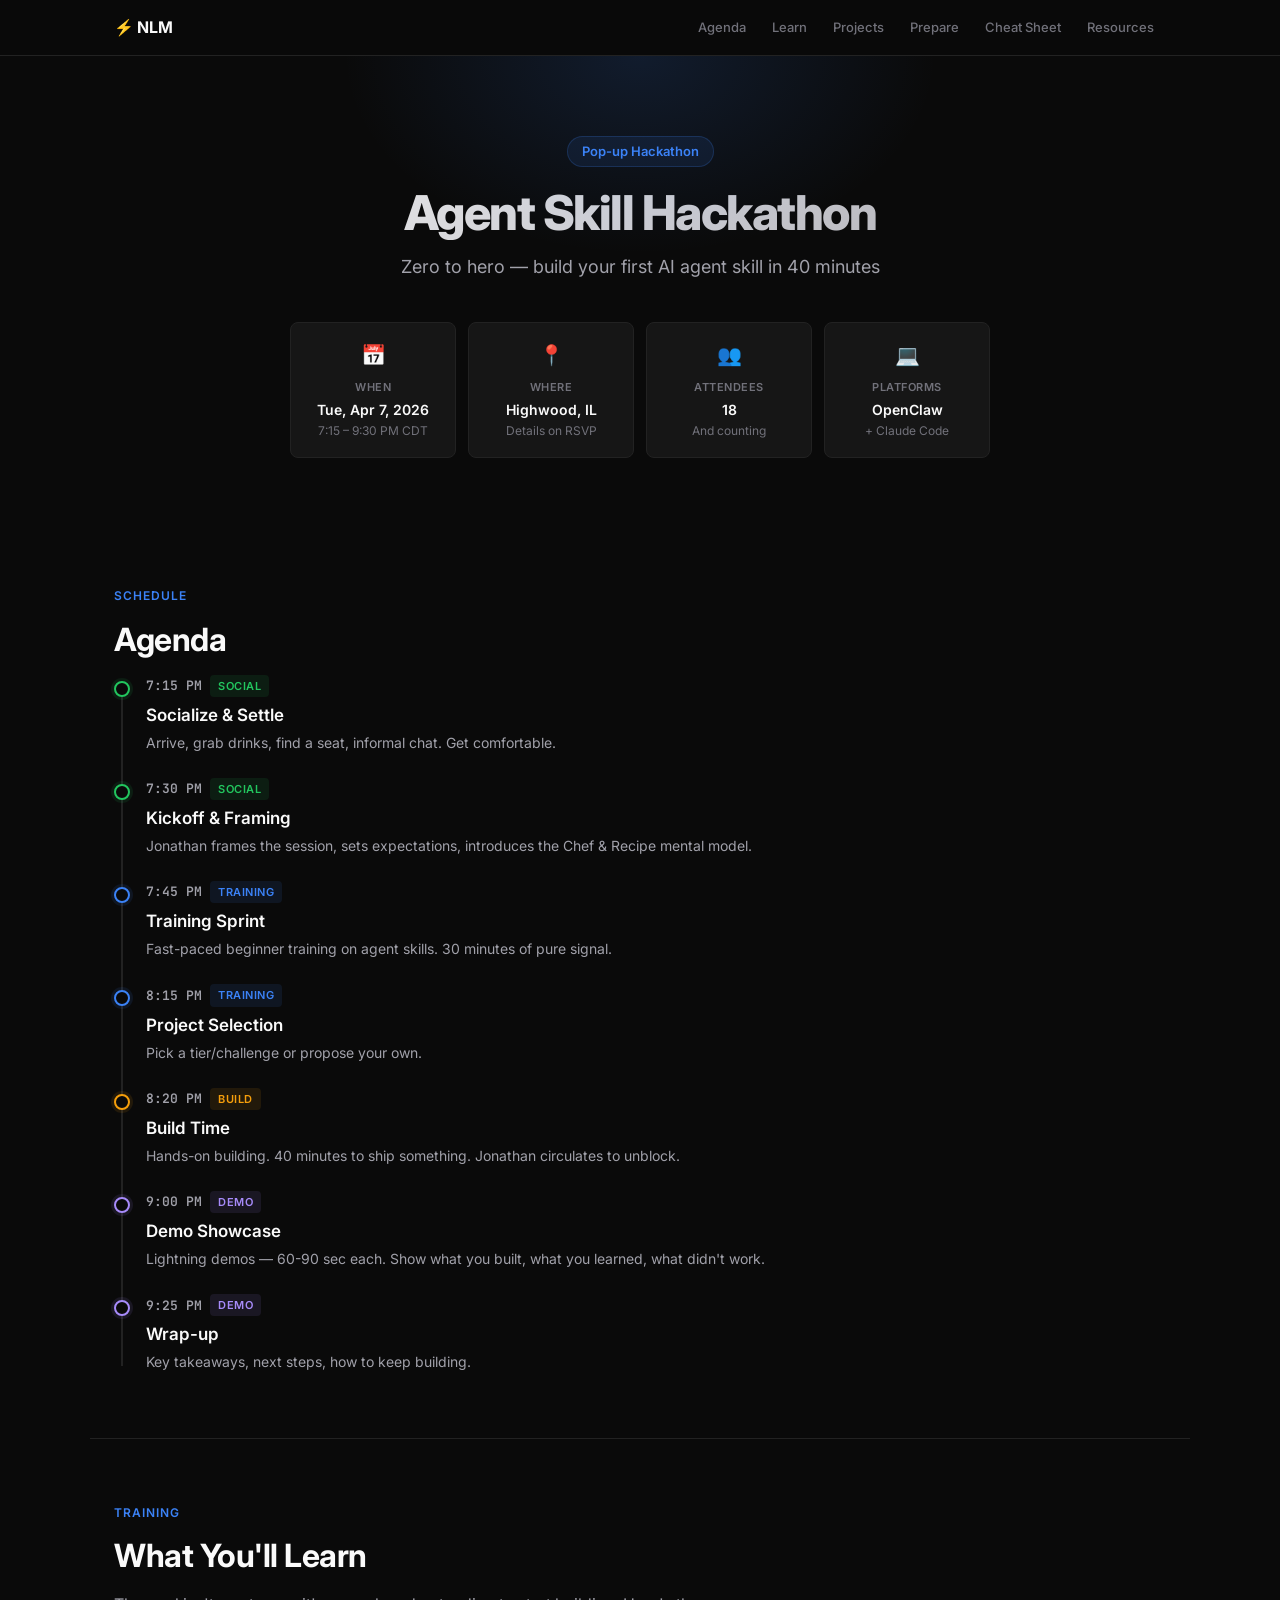
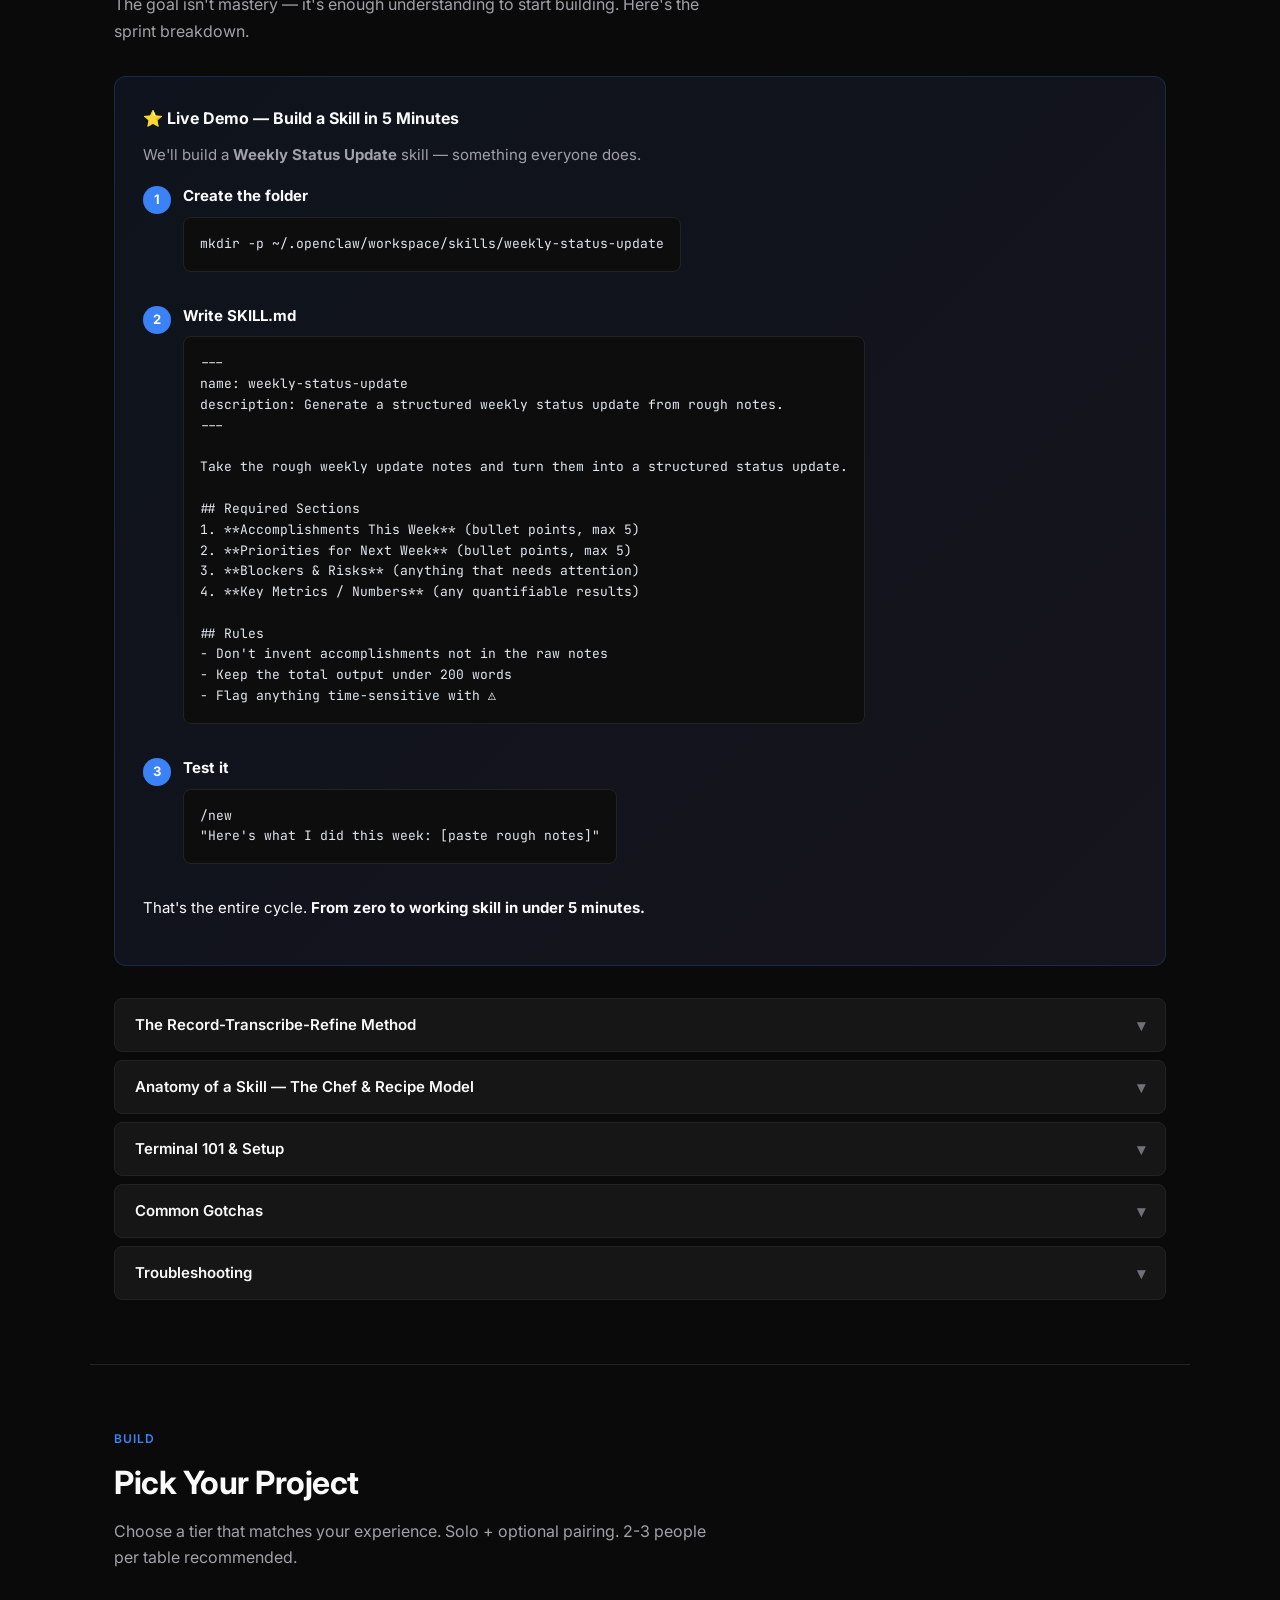
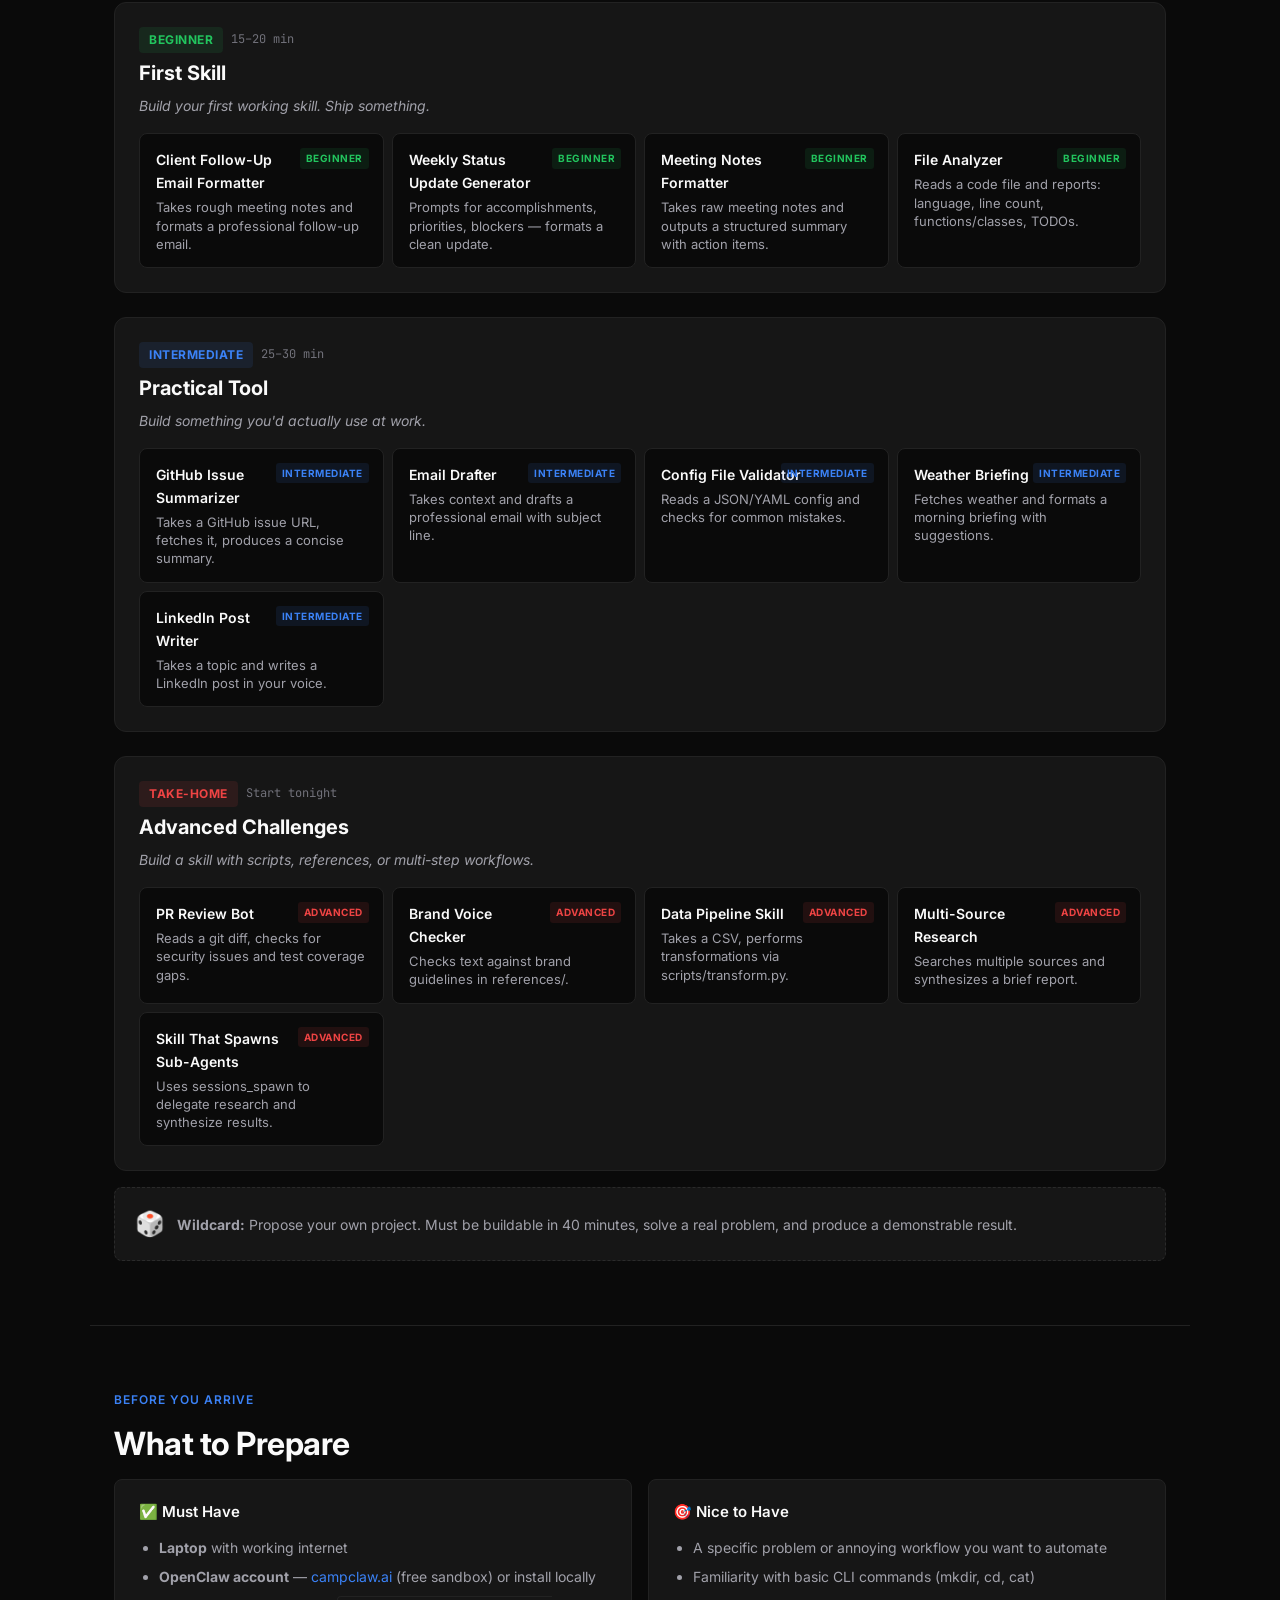
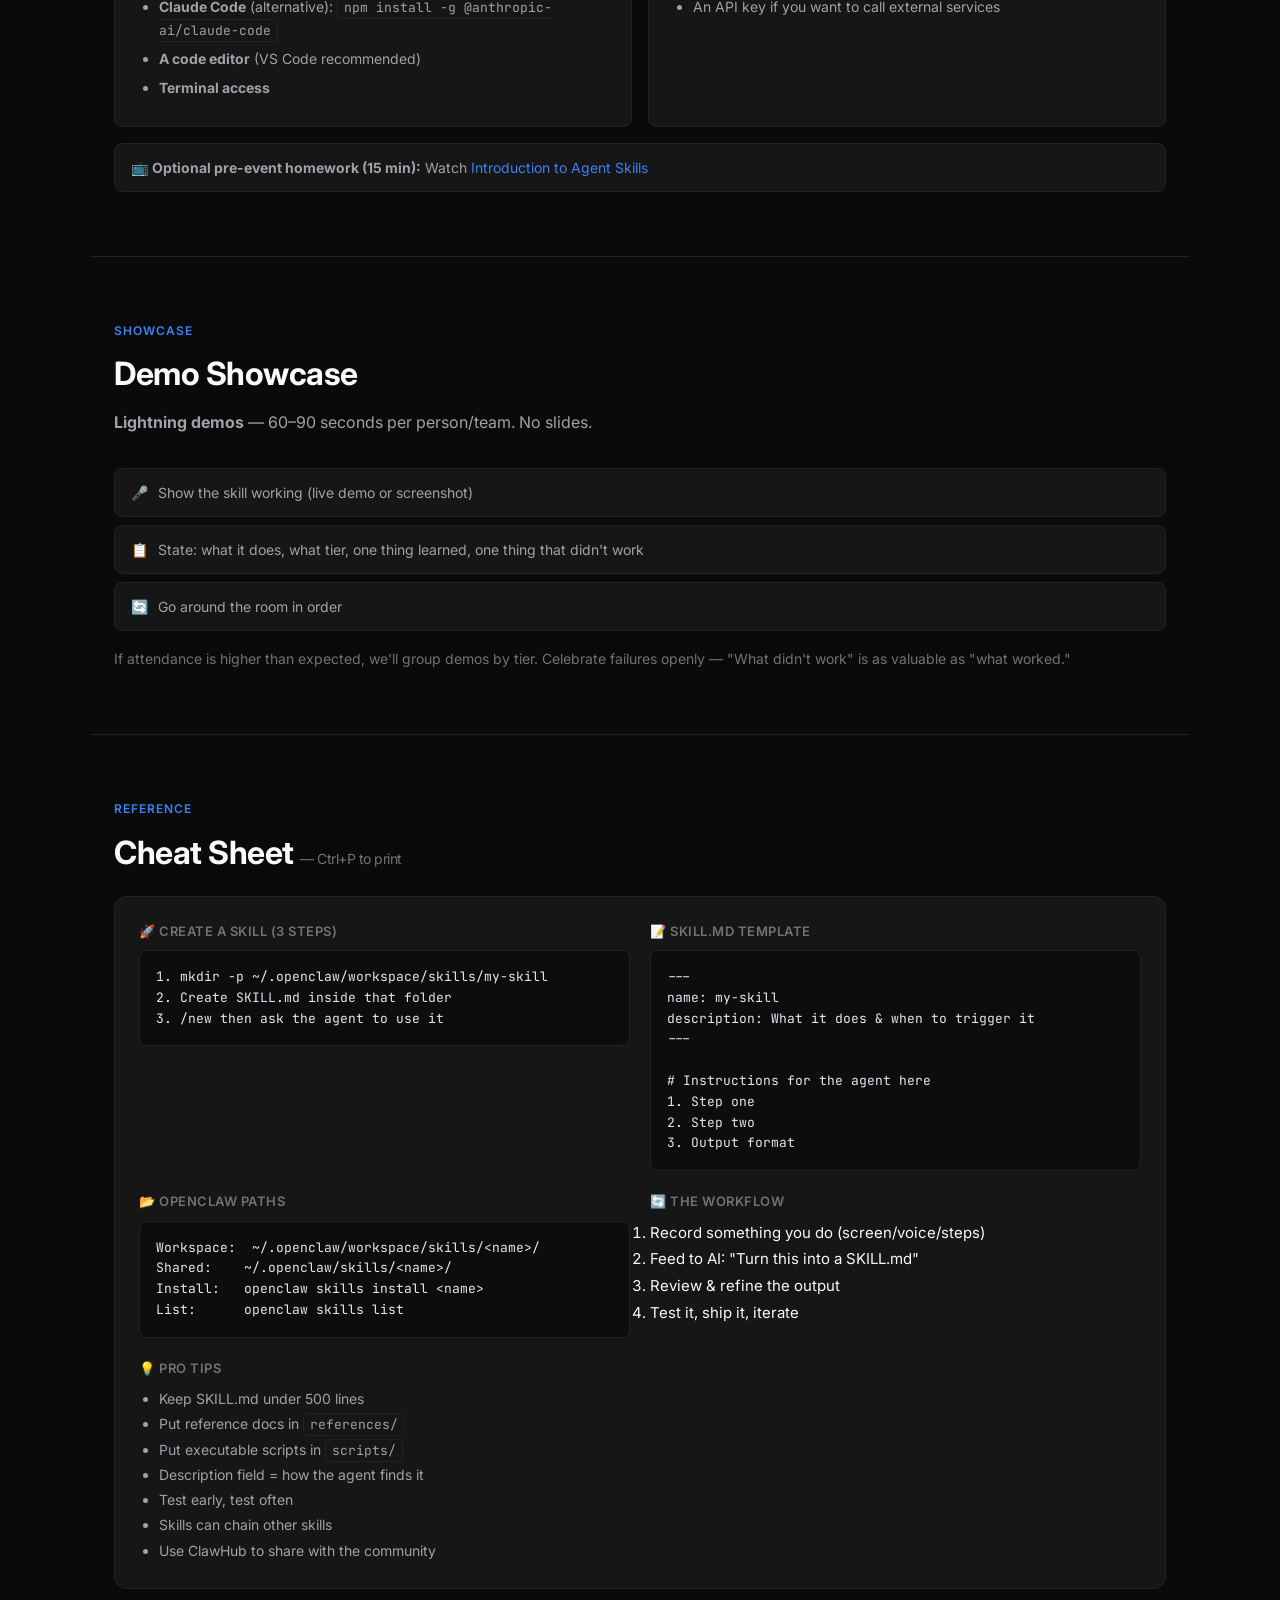
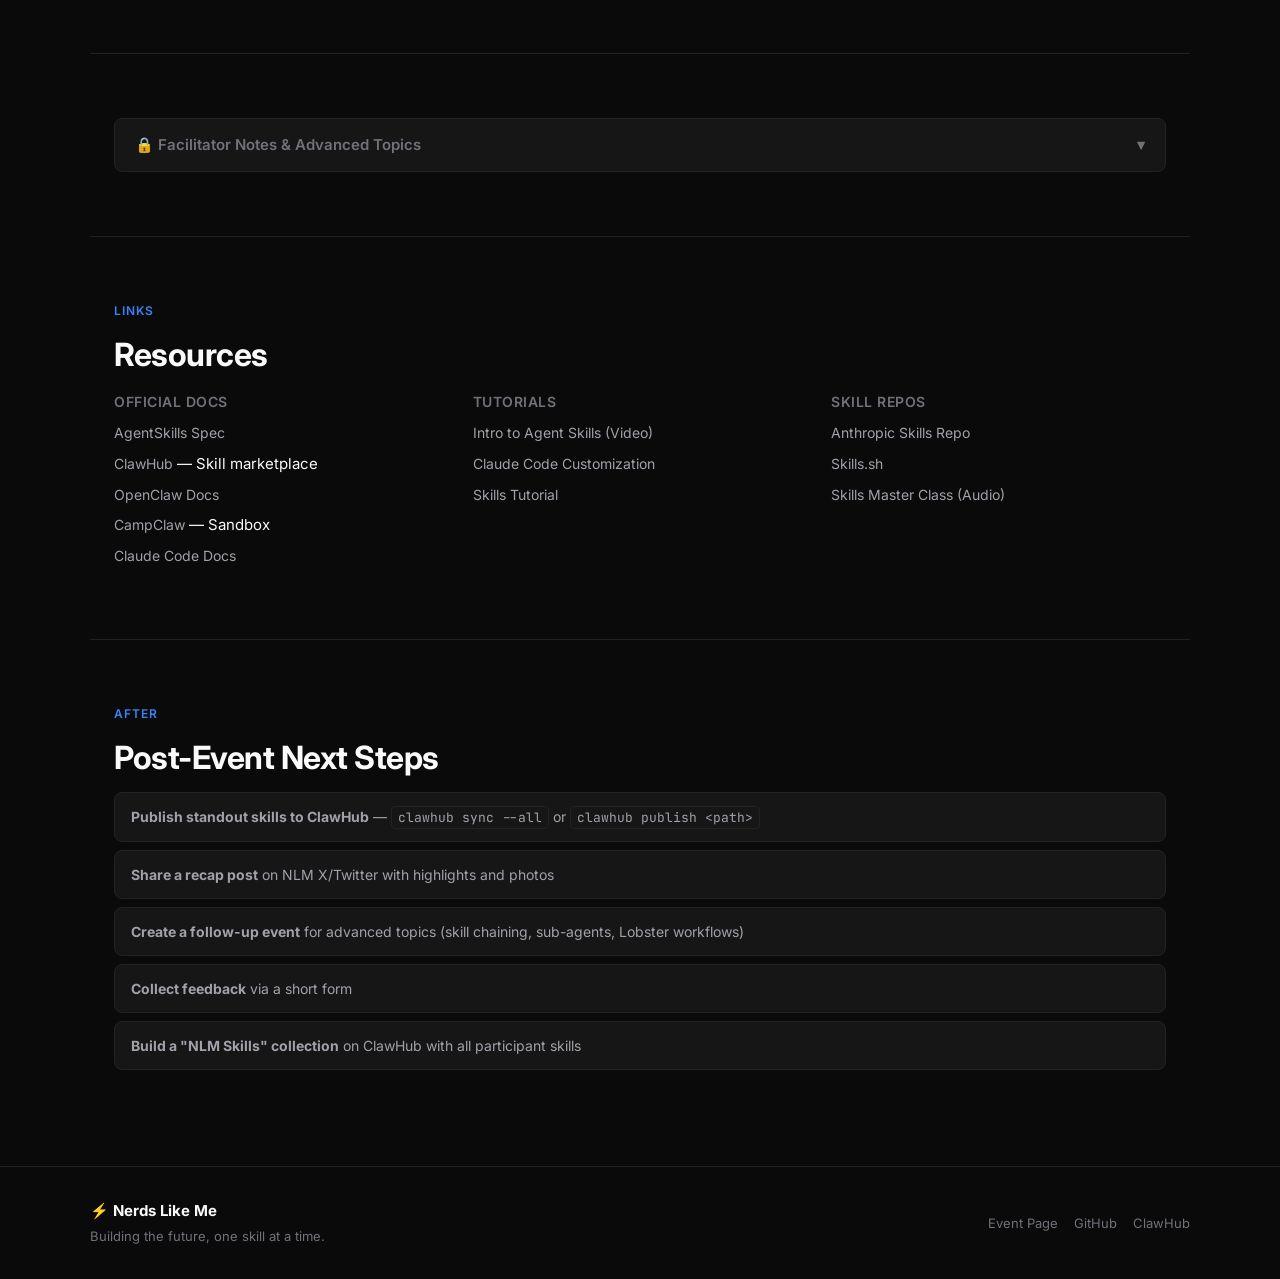
==== commit 4e4fbbb1: "Redesign hackathon page: modern event landing page - Hero section with gradient title and info cards" ====
--- a/hackathon/index.html
+++ b/hackathon/index.html
@@ -3,104 +3,195 @@
 <head>
   <meta charset="UTF-8">
   <meta name="viewport" content="width=device-width, initial-scale=1.0">
-  <title>NLM Agent Skill Hackathon: Battle Plan</title>
+  <title>NLM Agent Skill Hackathon</title>
   <meta name="description" content="Pop-up Hackathon: AI Agent Skills — April 7, 2026. A 2.5-hour zero-to-hero session on building AI agent skills.">
-  <meta property="og:title" content="NLM Agent Skill Hackathon: Battle Plan">
-  <meta property="og:description" content="Pop-up Hackathon: AI Agent Skills — April 7, 2026. Build your first AI agent skill in 40 minutes.">
+  <meta property="og:title" content="NLM Agent Skill Hackathon">
+  <meta property="og:description" content="Build your first AI agent skill in 40 minutes. April 7, 2026. Highwood, IL.">
   <meta property="og:type" content="website">
   <meta property="og:url" content="https://shertokj.github.io/nerds-like-me/hackathon/">
   <meta name="twitter:card" content="summary_large_image">
   <meta name="twitter:title" content="NLM Agent Skill Hackathon">
   <meta name="twitter:description" content="Build your first AI agent skill in 40 minutes. April 7, 2026.">
-  <link rel="icon" href="data:image/svg+xml,<svg xmlns='http://www.w3.org/2000/svg' viewBox='0 0 100 100'><text y='.9em' font-size='90'>🛠️</text></svg>">
+  <link rel="icon" href="data:image/svg+xml,<svg xmlns='http://www.w3.org/2000/svg' viewBox='0 0 100 100'><text y='.9em' font-size='90'>⚡</text></svg>">
   <link rel="preconnect" href="https://fonts.googleapis.com">
-  <link href="https://fonts.googleapis.com/css2?family=Inter:wght@400;500;600;700&family=JetBrains+Mono:wght@400;500&display=swap" rel="stylesheet">
+  <link href="https://fonts.googleapis.com/css2?family=Inter:wght@400;500;600;700;800&family=JetBrains+Mono:wght@400;500&display=swap" rel="stylesheet">
   <link rel="stylesheet" href="style.css">
 </head>
 <body>
-  <header class="site-header">
-    <h1><span>⚙️</span> NLM Agent Skill Hackathon</h1>
-    <button class="nav-toggle" onclick="document.querySelector('nav').classList.toggle('open')" aria-label="Menu">☰</button>
-    <nav>
-      <a href="#agenda">Agenda</a>
-      <a href="#roles">Roles</a>
-      <a href="#training">Training</a>
-      <a href="#structure">Structure</a>
-      <a href="#prepare">Prepare</a>
-      <a href="#demos">Demos</a>
-      <a href="#advanced">Advanced</a>
-      <a href="#facilitator">Facilitator</a>
-      <a href="#resources">Resources</a>
-      <a href="#cheatsheet">Cheat Sheet</a>
-      <a href="#attendees">Attendees</a>
-      <a href="#next-steps">Next Steps</a>
-    </nav>
+
+  <!-- NAV -->
+  <header class="nav">
+    <div class="nav-inner">
+      <a href="#" class="nav-brand">⚡ NLM</a>
+      <button class="nav-toggle" onclick="document.querySelector('.nav-links').classList.toggle('open')" aria-label="Menu">☰</button>
+      <nav class="nav-links">
+        <a href="#agenda">Agenda</a>
+        <a href="#learn">Learn</a>
+        <a href="#projects">Projects</a>
+        <a href="#prepare">Prepare</a>
+        <a href="#cheatsheet">Cheat Sheet</a>
+        <a href="#resources">Resources</a>
+      </nav>
+    </div>
   </header>
 
   <main>
-    <div class="hero">
-      <h2>Pop-up Hackathon: AI Agent Skills</h2>
-      <p class="subtitle">Zero to hero — build your first AI agent skill in 40 minutes</p>
-      <div class="meta-chips">
-        <span class="chip">📅 <strong>Tue, Apr 7, 2026</strong></span>
-        <span class="chip">🕐 <strong>7:15 – 9:30 PM CDT</strong></span>
-        <span class="chip">📍 <strong>Highwood, IL</strong></span>
-        <span class="chip">👥 <strong>18 attending</strong></span>
-        <span class="chip">💻 <strong>OpenClaw + Claude Code</strong></span>
-      </div>
-    </div>
-
-    <!-- 1. Agenda -->
-    <section id="agenda">
-      <h2 class="section-title">1. Agenda</h2>
-      <table>
-        <thead><tr><th>Time</th><th>Duration</th><th>Section</th><th>What Happens</th></tr></thead>
-        <tbody>
-          <tr><td>7:15 – 7:30</td><td>15 min</td><td><strong>Socialize &amp; Settle</strong></td><td>Arrive, grab drinks, find a seat, informal chat</td></tr>
-          <tr><td>7:30 – 7:45</td><td>15 min</td><td><strong>Kickoff &amp; Framing</strong></td><td>Jonathan frames the session, sets expectations, introduces the Chef &amp; Recipe mental model</td></tr>
-          <tr><td>7:45 – 8:15</td><td>30 min</td><td><strong>Training Sprint</strong></td><td>Fast-paced beginner training on agent skills</td></tr>
-          <tr><td>8:15 – 8:20</td><td>5 min</td><td><strong>Project Selection</strong></td><td>Pick a tier/challenge or propose your own</td></tr>
-          <tr><td>8:20 – 9:00</td><td>40 min</td><td><strong>Build Time</strong></td><td>Hands-on building. Jonathan circulates to unblock.</td></tr>
-          <tr><td>9:00 – 9:25</td><td>25 min</td><td><strong>Demo Showcase</strong></td><td>Each person/team shows what they built</td></tr>
-          <tr><td>9:25 – 9:30</td><td>5 min</td><td><strong>Wrap-up</strong></td><td>Key takeaways, next steps, how to continue building</td></tr>
-        </tbody>
-      </table>
-    </section>
-
-    <!-- 2. Roles -->
-    <section id="roles">
-      <h2 class="section-title">2. Roles</h2>
-      <table>
-        <thead><tr><th>Role</th><th>Person</th><th>Responsibilities</th></tr></thead>
-        <tbody>
-          <tr><td><strong>Facilitator</strong></td><td>Jonathan</td><td>Kickoff, training delivery, time management, roaming support during build time, demo MC</td></tr>
-        </tbody>
-      </table>
-      <p>During build time, Jonathan will circulate among participants to unblock questions:</p>
-      <ul>
-        <li>Prioritize Tier 1 participants first (they need the most help)</li>
-        <li>Encourage experienced attendees to help their tablemates</li>
-        <li>Have a "raise your hand" signal for people who need help</li>
-        <li>Keep table groupings mixed: pair experienced people with beginners</li>
-      </ul>
-    </section>
-
-    <!-- 3. Training Sprint -->
-    <section id="training">
-      <h2 class="section-title">3. Beginner Training Sprint (30 min)</h2>
-      <p>The goal is not mastery, but enough understanding to start building.</p>
-
-      <h3>3A. Live Demo: Build a Skill in 5 Minutes</h3>
-      <p>Building a <strong>Weekly Status Update</strong> skill — something everyone does.</p>
-      <p><strong>Step 1:</strong> Create the folder</p>
-      <pre><code>mkdir -p ~/.openclaw/workspace/skills/weekly-status-update</code></pre>
-      <p><strong>Step 2:</strong> Write SKILL.md</p>
-      <pre><code>---
+
+    <!-- HERO -->
+    <section class="hero" id="hero">
+      <div class="hero-glow"></div>
+      <div class="hero-badge">Pop-up Hackathon</div>
+      <h1 class="hero-title">Agent Skill Hackathon</h1>
+      <p class="hero-sub">Zero to hero — build your first AI agent skill in 40 minutes</p>
+      <div class="hero-cards">
+        <div class="hero-card">
+          <div class="hero-card-icon">📅</div>
+          <div class="hero-card-label">When</div>
+          <div class="hero-card-value">Tue, Apr 7, 2026</div>
+          <div class="hero-card-sub">7:15 – 9:30 PM CDT</div>
+        </div>
+        <div class="hero-card">
+          <div class="hero-card-icon">📍</div>
+          <div class="hero-card-label">Where</div>
+          <div class="hero-card-value">Highwood, IL</div>
+          <div class="hero-card-sub">Details on RSVP</div>
+        </div>
+        <div class="hero-card">
+          <div class="hero-card-icon">👥</div>
+          <div class="hero-card-label">Attendees</div>
+          <div class="hero-card-value">18</div>
+          <div class="hero-card-sub">And counting</div>
+        </div>
+        <div class="hero-card">
+          <div class="hero-card-icon">💻</div>
+          <div class="hero-card-label">Platforms</div>
+          <div class="hero-card-value">OpenClaw</div>
+          <div class="hero-card-sub">+ Claude Code</div>
+        </div>
+      </div>
+    </section>
+
+    <!-- AGENDA TIMELINE -->
+    <section class="section" id="agenda">
+      <div class="section-label">Schedule</div>
+      <h2 class="section-title">Agenda</h2>
+      <div class="timeline">
+
+        <div class="timeline-item" data-phase="social">
+          <div class="timeline-marker"></div>
+          <div class="timeline-content">
+            <div class="timeline-header">
+              <span class="timeline-time">7:15 PM</span>
+              <span class="timeline-badge social">Social</span>
+            </div>
+            <h3>Socialize & Settle</h3>
+            <p>Arrive, grab drinks, find a seat, informal chat. Get comfortable.</p>
+          </div>
+        </div>
+
+        <div class="timeline-item" data-phase="social">
+          <div class="timeline-marker"></div>
+          <div class="timeline-content">
+            <div class="timeline-header">
+              <span class="timeline-time">7:30 PM</span>
+              <span class="timeline-badge social">Social</span>
+            </div>
+            <h3>Kickoff & Framing</h3>
+            <p>Jonathan frames the session, sets expectations, introduces the Chef & Recipe mental model.</p>
+          </div>
+        </div>
+
+        <div class="timeline-item" data-phase="training">
+          <div class="timeline-marker"></div>
+          <div class="timeline-content">
+            <div class="timeline-header">
+              <span class="timeline-time">7:45 PM</span>
+              <span class="timeline-badge training">Training</span>
+            </div>
+            <h3>Training Sprint</h3>
+            <p>Fast-paced beginner training on agent skills. 30 minutes of pure signal.</p>
+          </div>
+        </div>
+
+        <div class="timeline-item" data-phase="training">
+          <div class="timeline-marker"></div>
+          <div class="timeline-content">
+            <div class="timeline-header">
+              <span class="timeline-time">8:15 PM</span>
+              <span class="timeline-badge training">Training</span>
+            </div>
+            <h3>Project Selection</h3>
+            <p>Pick a tier/challenge or propose your own.</p>
+          </div>
+        </div>
+
+        <div class="timeline-item" data-phase="build">
+          <div class="timeline-marker"></div>
+          <div class="timeline-content">
+            <div class="timeline-header">
+              <span class="timeline-time">8:20 PM</span>
+              <span class="timeline-badge build">Build</span>
+            </div>
+            <h3>Build Time</h3>
+            <p>Hands-on building. 40 minutes to ship something. Jonathan circulates to unblock.</p>
+          </div>
+        </div>
+
+        <div class="timeline-item" data-phase="demo">
+          <div class="timeline-marker"></div>
+          <div class="timeline-content">
+            <div class="timeline-header">
+              <span class="timeline-time">9:00 PM</span>
+              <span class="timeline-badge demo">Demo</span>
+            </div>
+            <h3>Demo Showcase</h3>
+            <p>Lightning demos — 60-90 sec each. Show what you built, what you learned, what didn't work.</p>
+          </div>
+        </div>
+
+        <div class="timeline-item" data-phase="demo">
+          <div class="timeline-marker"></div>
+          <div class="timeline-content">
+            <div class="timeline-header">
+              <span class="timeline-time">9:25 PM</span>
+              <span class="timeline-badge demo">Demo</span>
+            </div>
+            <h3>Wrap-up</h3>
+            <p>Key takeaways, next steps, how to keep building.</p>
+          </div>
+        </div>
+
+      </div>
+    </section>
+
+    <!-- WHAT YOU'LL LEARN -->
+    <section class="section" id="learn">
+      <div class="section-label">Training</div>
+      <h2 class="section-title">What You'll Learn</h2>
+      <p class="section-desc">The goal isn't mastery — it's enough understanding to start building. Here's the sprint breakdown.</p>
+
+      <!-- LIVE DEMO — highlighted -->
+      <div class="demo-highlight">
+        <div class="demo-highlight-badge">⭐ Live Demo — Build a Skill in 5 Minutes</div>
+        <p>We'll build a <strong>Weekly Status Update</strong> skill — something everyone does.</p>
+        <div class="demo-steps">
+          <div class="demo-step">
+            <div class="demo-step-num">1</div>
+            <div>
+              <strong>Create the folder</strong>
+              <pre><code>mkdir -p ~/.openclaw/workspace/skills/weekly-status-update</code></pre>
+            </div>
+          </div>
+          <div class="demo-step">
+            <div class="demo-step-num">2</div>
+            <div>
+              <strong>Write SKILL.md</strong>
+              <pre><code>---
 name: weekly-status-update
 description: Generate a structured weekly status update from rough notes.
 ---
 
-Take the rough weekly update notes provided and turn them into a structured status update.
+Take the rough weekly update notes and turn them into a structured status update.
 
 ## Required Sections
 1. **Accomplishments This Week** (bullet points, max 5)
@@ -112,273 +203,315 @@
 - Don't invent accomplishments not in the raw notes
 - Keep the total output under 200 words
 - Flag anything time-sensitive with ⚠️</code></pre>
-      <p><strong>Step 3:</strong> Test it</p>
-      <pre><code>/new
+            </div>
+          </div>
+          <div class="demo-step">
+            <div class="demo-step-num">3</div>
+            <div>
+              <strong>Test it</strong>
+              <pre><code>/new
 "Here's what I did this week: [paste rough notes]"</code></pre>
-      <p>That's the entire cycle. <strong>From zero to working skill in under 5 minutes.</strong></p>
-
-      <h3>3B. How We Just Built That — The Record-Transcribe-Refine Method</h3>
-      <ol>
-        <li><strong>Record</strong> how you do something right now (screen recording, voice memo, or write down the steps)</li>
-        <li><strong>Transcribe</strong> what you recorded into plain language</li>
-        <li><strong>Feed it to AI</strong> and say: "Turn this into a SKILL.md for [platform]"</li>
-        <li><strong>Review and refine</strong> the output — fix gaps, add edge cases, test it</li>
-        <li><strong>Ship it</strong> and iterate based on how it performs</li>
-      </ol>
-      <blockquote><strong>Why this works:</strong> You already have workflows you do manually. The skill is just capturing that expertise in a format an AI can follow. You're not inventing from scratch — you're documenting what you already know.</blockquote>
-
-      <h3>3C. Anatomy of a Skill — The Chef &amp; Recipe Model</h3>
-      <ul>
-        <li>A general-purpose AI agent is the <strong>Chef</strong> — it knows how to cook</li>
-        <li>An AI Skill is the <strong>Recipe</strong> — a modular, reusable package of instructions</li>
-        <li>Without skills: the chef guesses. With skills: the chef executes precisely.</li>
-      </ul>
-      <p>A skill is a folder with a required <code>SKILL.md</code> file and optional supporting resources:</p>
-      <pre><code>my-skill/
-├── SKILL.md              (required - the recipe)
-├── scripts/              (optional - executable code)
+            </div>
+          </div>
+        </div>
+        <p class="demo-highlight-cta">That's the entire cycle. <strong>From zero to working skill in under 5 minutes.</strong></p>
+      </div>
+
+      <!-- Accordion sections -->
+      <div class="accordion-group">
+
+        <div class="accordion">
+          <button class="accordion-toggle" onclick="toggleAccordion(this)">
+            <span>The Record-Transcribe-Refine Method</span>
+            <span class="accordion-arrow">▾</span>
+          </button>
+          <div class="accordion-body">
+            <div class="accordion-inner">
+              <ol>
+                <li><strong>Record</strong> how you do something right now (screen recording, voice memo, or write down the steps)</li>
+                <li><strong>Transcribe</strong> what you recorded into plain language</li>
+                <li><strong>Feed it to AI</strong> and say: "Turn this into a SKILL.md for [platform]"</li>
+                <li><strong>Review and refine</strong> the output — fix gaps, add edge cases, test it</li>
+                <li><strong>Ship it</strong> and iterate based on how it performs</li>
+              </ol>
+              <blockquote>Why this works: You already have workflows you do manually. The skill is just capturing that expertise in a format an AI can follow. You're not inventing from scratch — you're documenting what you already know.</blockquote>
+            </div>
+          </div>
+        </div>
+
+        <div class="accordion">
+          <button class="accordion-toggle" onclick="toggleAccordion(this)">
+            <span>Anatomy of a Skill — The Chef & Recipe Model</span>
+            <span class="accordion-arrow">▾</span>
+          </button>
+          <div class="accordion-body">
+            <div class="accordion-inner">
+              <p>A general-purpose AI agent is the <strong>Chef</strong> — it knows how to cook. An AI Skill is the <strong>Recipe</strong> — a modular, reusable package of instructions. Without skills: the chef guesses. With skills: the chef executes precisely.</p>
+              <pre><code>my-skill/
+├── SKILL.md              (required — the recipe)
+├── scripts/              (optional — executable code)
 │   └── validate.sh
-├── references/           (optional - docs loaded on demand)
+├── references/           (optional — docs loaded on demand)
 │   └── api-docs.md
-└── assets/               (optional - templates, images)
+└── assets/               (optional — templates, images)
     └── template.md</code></pre>
-      <p><strong>SKILL.md has two parts:</strong></p>
-      <ol>
-        <li><strong>YAML Frontmatter</strong> — metadata (name, description)</li>
-        <li><strong>Markdown Body</strong> — step-by-step instructions for the agent</li>
-      </ol>
-      <p>A working skill can be as little as a 10-line markdown file.</p>
-      <div class="note">Unlike recipes, skills are <strong>non-deterministic</strong>. The same skill may produce slightly different output each time. This is normal — treat skills as rough drafts that get better with iteration.</div>
-
-      <h3>3D. Terminal 101 &amp; Setup</h3>
-      <p>Three commands you need:</p>
-      <table>
-        <thead><tr><th>Command</th><th>What it does</th></tr></thead>
-        <tbody>
-          <tr><td><code>mkdir folder-name</code></td><td>Create a new folder</td></tr>
-          <tr><td><code>cd folder-name</code></td><td>Go into a folder</td></tr>
-          <tr><td><code>cat filename</code></td><td>Read a file's contents</td></tr>
-        </tbody>
-      </table>
-      <p><strong>OpenClaw setup:</strong></p>
-      <ul>
-        <li>Sign up at <a href="https://campclaw.ai/">campclaw.ai</a> (free sandbox) or install locally at <a href="https://openclaw.ai">openclaw.ai</a></li>
-        <li>Skills live in <code>~/.openclaw/workspace/skills/&lt;name&gt;/SKILL.md</code></li>
-        <li>Install community skills: <code>openclaw skills install &lt;name&gt;</code></li>
-        <li>Browse skills: <a href="https://clawhub.com">clawhub.com</a></li>
-      </ul>
-      <pre><code>openclaw skills list             # See all loaded skills
+              <p>SKILL.md has two parts: <strong>YAML Frontmatter</strong> (name, description) + <strong>Markdown Body</strong> (step-by-step instructions). A working skill can be as little as a 10-line markdown file.</p>
+              <div class="callout">Unlike recipes, skills are non-deterministic. The same skill may produce slightly different output each time. This is normal — treat skills as rough drafts that get better with iteration.</div>
+            </div>
+          </div>
+        </div>
+
+        <div class="accordion">
+          <button class="accordion-toggle" onclick="toggleAccordion(this)">
+            <span>Terminal 101 & Setup</span>
+            <span class="accordion-arrow">▾</span>
+          </button>
+          <div class="accordion-body">
+            <div class="accordion-inner">
+              <p>Three commands you need:</p>
+              <pre><code>mkdir folder-name     # Create a new folder
+cd folder-name         # Go into a folder
+cat filename           # Read a file's contents</code></pre>
+              <p><strong>OpenClaw setup:</strong></p>
+              <ul>
+                <li>Sign up at <a href="https://campclaw.ai/">campclaw.ai</a> (free sandbox) or install locally at <a href="https://openclaw.ai">openclaw.ai</a></li>
+                <li>Skills live in <code>~/.openclaw/workspace/skills/&lt;name&gt;/SKILL.md</code></li>
+                <li>Install community skills: <code>openclaw skills install &lt;name&gt;</code></li>
+                <li>Browse skills: <a href="https://clawhub.com">clawhub.com</a></li>
+              </ul>
+              <pre><code>openclaw skills list             # See all loaded skills
 openclaw skills install &lt;name&gt;    # Install from ClawHub</code></pre>
-
-      <h3>3E. Common Gotchas</h3>
-      <ul>
-        <li><strong>Skills should DO things, not TEACH things.</strong> Give focused execution steps.</li>
-        <li><strong>Keep scope narrow.</strong> One skill, one job.</li>
-        <li><strong>Test early with real inputs.</strong> Don't wait until it's "perfect."</li>
-        <li><strong>The description field matters.</strong> That's how the agent discovers your skill.</li>
-        <li><strong>First output won't be perfect.</strong> Iterate on the instructions, not the prompt.</li>
-      </ul>
-
-      <h3>3F. When Things Go Wrong</h3>
-      <table>
-        <thead><tr><th>Problem</th><th>Likely Cause</th><th>Fix</th></tr></thead>
-        <tbody>
-          <tr><td>Skill not triggering</td><td>Description doesn't match</td><td>Make description more specific</td></tr>
-          <tr><td>Output format is wrong</td><td>Instructions too vague</td><td>Add explicit format examples</td></tr>
-          <tr><td>Agent ignores the skill</td><td>Description doesn't cover use case</td><td>Rewrite description to match natural language</td></tr>
-        </tbody>
-      </table>
-
-      <h3>3G. Pick Your Project</h3>
-      <p>Transition to build time. Start with Tier 1 if you've never built a skill before. More experienced attendees can jump to Tier 2 or propose their own.</p>
-    </section>
-
-    <!-- 4. Hackathon Structure -->
-    <section id="structure">
-      <h2 class="section-title">4. Hackathon Structure</h2>
-
-      <h3>4A. Format</h3>
-      <p><strong>Solo + optional pairing.</strong> Recommended: 2-3 people per table. Same skill level per table if possible. Mix experience levels at tables for peer support.</p>
-
-      <h3>4B. Difficulty Tiers</h3>
-
-      <h4>Tier 1: First Skill (Beginner — 15-20 min)</h4>
-      <p><em>Goal: Build your first working skill. Ship something.</em></p>
-      <table>
-        <thead><tr><th>Project</th><th>Description</th><th>What You Learn</th></tr></thead>
-        <tbody>
-          <tr><td><strong>Client Follow-Up Email Formatter</strong></td><td>Takes rough notes from a meeting and formats a professional follow-up email</td><td>SKILL.md structure, instruction writing, professional formatting</td></tr>
-          <tr><td><strong>Weekly Status Update Generator</strong></td><td>Prompts for what you did, what's next, blockers — formats a clean status update</td><td>User interaction, output formatting</td></tr>
-          <tr><td><strong>Meeting Notes Formatter</strong></td><td>Takes raw meeting notes and outputs structured summary with action items</td><td>SKILL.md structure, instruction writing</td></tr>
-          <tr><td><strong>File Analyzer</strong></td><td>Reads a code file and reports: language, line count, functions/classes, TODOs</td><td>Working with files, structured output</td></tr>
-        </tbody>
-      </table>
-
-      <h4>Tier 2: Practical Tool (Intermediate — 25-30 min)</h4>
-      <p><em>Goal: Build something you'd actually use at work.</em></p>
-      <table>
-        <thead><tr><th>Project</th><th>Description</th><th>What You Learn</th></tr></thead>
-        <tbody>
-          <tr><td><strong>GitHub Issue Summarizer</strong></td><td>Takes a GitHub issue URL, fetches it, produces a concise summary</td><td>Web fetching, API interaction, structured analysis</td></tr>
-          <tr><td><strong>Email Drafter</strong></td><td>Takes context and drafts a professional email with subject line</td><td>Tone control, templates, context-aware generation</td></tr>
-          <tr><td><strong>Config File Validator</strong></td><td>Reads a JSON/YAML config and checks for common mistakes</td><td>Schema validation, error reporting, references/</td></tr>
-          <tr><td><strong>Weather Briefing</strong></td><td>Fetches weather and formats a morning briefing with suggestions</td><td>API calls, natural language formatting</td></tr>
-          <tr><td><strong>LinkedIn Post Writer</strong></td><td>Takes a topic and writes a LinkedIn post in your voice</td><td>Progressive disclosure, references/</td></tr>
-        </tbody>
-      </table>
-
-      <h4>Tier 3: Take-Home Challenges (Advanced)</h4>
-      <p><em>Goal: Build a skill with scripts, references, or multi-step workflows. Start tonight, finish after.</em></p>
-      <table>
-        <thead><tr><th>Project</th><th>Description</th><th>What You Learn</th></tr></thead>
-        <tbody>
-          <tr><td><strong>PR Review Bot</strong></td><td>Reads a git diff, checks for security issues and test coverage gaps</td><td>Git integration, multi-step analysis, scripts/</td></tr>
-          <tr><td><strong>Brand Voice Checker</strong></td><td>Checks text against brand guidelines in references/</td><td>Progressive disclosure, references/</td></tr>
-          <tr><td><strong>Data Pipeline Skill</strong></td><td>Takes a CSV, performs transformations via scripts/transform.py</td><td>Script bundling, asset handling</td></tr>
-          <tr><td><strong>Multi-Source Research</strong></td><td>Searches multiple sources and synthesizes a brief report</td><td>Multi-step orchestration, error handling</td></tr>
-          <tr><td><strong>Skill That Spawns Sub-Agents</strong></td><td>Uses sessions_spawn to delegate research and synthesize results</td><td>Multi-agent patterns (OpenClaw-specific)</td></tr>
-        </tbody>
-      </table>
-
-      <h3>4C. Wildcard Option</h3>
-      <p>Propose your own project. Must be buildable in 40 minutes, solve a real problem, and produce a demonstrable result.</p>
-    </section>
-
-    <!-- 5. What to Prepare -->
-    <section id="prepare">
-      <h2 class="section-title">5. What Participants Need to Prepare</h2>
-      <h3>Must Have</h3>
-      <ul>
-        <li><strong>Laptop</strong> with working internet</li>
-        <li><strong>OpenClaw account</strong> — <a href="https://campclaw.ai/">campclaw.ai</a> (free sandbox) or install locally</li>
-        <li><strong>Claude Code</strong> (alternative): <code>npm install -g @anthropic-ai/claude-code</code></li>
-        <li><strong>A code editor</strong> (VS Code recommended)</li>
-        <li><strong>Terminal access</strong></li>
-      </ul>
-      <h3>Nice to Have</h3>
-      <ul>
-        <li>A specific problem or annoying workflow you want to automate</li>
-        <li>Familiarity with basic CLI commands (mkdir, cd, cat)</li>
-        <li>An API key if you want to call external services</li>
-      </ul>
-      <h3>Pre-Event Homework (optional, 15 min)</h3>
-      <p>Watch: <a href="https://www.youtube.com/watch?v=NU6wRAT9VQ0">Introduction to Agent Skills</a></p>
-    </section>
-
-    <!-- 6. Demo Showcase -->
-    <section id="demos">
-      <h2 class="section-title">6. Demo Showcase Structure</h2>
-      <p><strong>Lightning demos</strong> — 60-90 seconds per person/team. No slides.</p>
-      <p><strong>Rules:</strong></p>
-      <ul>
-        <li>Show the skill working (live demo or screenshot)</li>
-        <li>State: what it does, what tier, one thing learned, one thing that didn't work</li>
-        <li>Go around the room in order</li>
-      </ul>
-      <p><strong>If attendance is higher than expected:</strong> Group demos by tier. Skip Tier 1 demos if time runs short and focus on the more advanced builds.</p>
-    </section>
-
-    <!-- 7. Advanced Topics -->
-    <section id="advanced">
-      <h2 class="section-title">7. Advanced Topics</h2>
-      <p>Not covered in the training sprint — next steps for deeper exploration.</p>
-
-      <h3>7A. Skill Chaining</h3>
-      <p>Skills can reference other skills in their instructions. Example: A <code>weekly-report</code> skill that chains the <code>meeting-notes</code> and <code>github-issues</code> skills to compose complex workflows from simple building blocks.</p>
-
-      <h3>7B. Multi-Agent Orchestration (OpenClaw)</h3>
-      <ul>
-        <li><strong>Sub-agents:</strong> Spawn a separate agent to handle a task while the main agent continues</li>
-        <li><strong>Task Flow:</strong> Durable multi-step workflow orchestration with state tracking</li>
-        <li><strong>Lobster:</strong> Deterministic pipeline runtime with built-in approval gates</li>
-      </ul>
-
-      <h3>7C. Progressive Disclosure with References</h3>
-      <p>The <code>references/</code> directory holds supplementary docs loaded only when needed, keeping SKILL.md concise while having deep domain knowledge available.</p>
-
-      <h3>7D. Publishing to ClawHub</h3>
-      <pre><code>clawhub sync --all        # Sync all workspace skills
-clawhub publish &lt;path&gt;   # Publish a specific skill</code></pre>
-    </section>
-
-    <!-- 8. Facilitator Notes -->
-    <section id="facilitator">
-      <h2 class="section-title">8. Facilitator Notes</h2>
-
-      <h3>Before the Event</h3>
-      <ul class="checklist">
-        <li>Confirm venue has reliable WiFi</li>
-        <li>Confirm venue has power outlets for ~18 laptops</li>
-        <li>Pre-load the training demo and test it in OpenClaw</li>
-        <li>Have a backup offline activity if internet fails</li>
-        <li>Print a one-page cheat sheet</li>
-      </ul>
-
-      <h3>During Training</h3>
-      <ul>
-        <li>Keep pace aggressive — this is a sprint, not a lecture</li>
-        <li>Emphasize Record-Transcribe-Refine as the primary workflow</li>
-        <li>"Don't start from a blank page. Start from something you already do."</li>
-      </ul>
-
-      <h3>During Build Time</h3>
-      <ul>
-        <li>Announce time checks at 20 min and 35 min</li>
-        <li>If someone is stuck, suggest they drop a tier</li>
-        <li>Encourage peer help at tables</li>
-      </ul>
-
-      <h3>During Demos</h3>
-      <ul>
-        <li>Celebrate failures openly — "What didn't work" is as valuable as "what worked"</li>
-        <li>Highlight any skills that could be published to ClawHub</li>
-      </ul>
-    </section>
-
-    <!-- 9. Resources -->
-    <section id="resources">
-      <h2 class="section-title">9. Resources &amp; References</h2>
-
-      <h3>Official Documentation</h3>
-      <ul>
-        <li><a href="https://agentskills.io/home">AgentSkills Spec</a> — The open standard for AI agent skills</li>
-        <li><a href="https://clawhub.com">ClawHub</a> — Skill marketplace (<code>openclaw skills install &lt;name&gt;</code>)</li>
-        <li><a href="https://openclaw.ai">OpenClaw Docs</a> — Platform documentation</li>
-        <li><a href="https://campclaw.ai/">CampClaw</a> — Sandbox/playground (no install needed)</li>
-        <li><a href="https://docs.anthropic.com/en/docs/claude-code">Claude Code Docs</a></li>
-      </ul>
-
-      <h3>Tutorials &amp; Guides</h3>
-      <ul>
-        <li><a href="https://www.youtube.com/watch?v=NU6wRAT9VQ0">Introduction to Agent Skills (Video)</a></li>
-        <li><a href="https://alexop.dev/posts/claude-code-customization-guide-claudemd-skills-subagents/">Claude Code Customization Guide</a></li>
-        <li><a href="https://supalaunch.com/blog/claude-code-skills-tutorial-custom-slash-commands-and-automations-guide">Claude Code Skills Tutorial</a></li>
-        <li><a href="https://skillsplayground.com/guides/claude-code-slash-commands/">Claude Code Custom Commands Guide</a></li>
-        <li><a href="https://gist.github.com/alirezarezvani/a0f6e0a984d4a4adc4842bbe124c5935">Ultimate Guide to Extending Claude Code</a></li>
-      </ul>
-
-      <h3>Skill Repositories</h3>
-      <ul>
-        <li><a href="https://github.com/anthropics/skills/tree/main">Anthropic Skills Repository</a></li>
-        <li><a href="https://skills.sh/">Skills.sh</a></li>
-        <li><a href="https://play.aidailybrief.ai/episodes/skills-master-class/">Skills Master Class (Audio)</a></li>
-      </ul>
-    </section>
-
-    <!-- 10. Cheat Sheet -->
-    <section id="cheatsheet">
-      <h2 class="section-title">10. Cheat Sheet <small style="color:var(--text-muted);font-weight:400;">— Print This</small></h2>
+            </div>
+          </div>
+        </div>
+
+        <div class="accordion">
+          <button class="accordion-toggle" onclick="toggleAccordion(this)">
+            <span>Common Gotchas</span>
+            <span class="accordion-arrow">▾</span>
+          </button>
+          <div class="accordion-body">
+            <div class="accordion-inner">
+              <ul>
+                <li><strong>Skills should DO things, not TEACH things.</strong> Give focused execution steps.</li>
+                <li><strong>Keep scope narrow.</strong> One skill, one job.</li>
+                <li><strong>Test early with real inputs.</strong> Don't wait until it's "perfect."</li>
+                <li><strong>The description field matters.</strong> That's how the agent discovers your skill.</li>
+                <li><strong>First output won't be perfect.</strong> Iterate on the instructions, not the prompt.</li>
+              </ul>
+            </div>
+          </div>
+        </div>
+
+        <div class="accordion">
+          <button class="accordion-toggle" onclick="toggleAccordion(this)">
+            <span>Troubleshooting</span>
+            <span class="accordion-arrow">▾</span>
+          </button>
+          <div class="accordion-body">
+            <div class="accordion-inner">
+              <div class="trouble-grid">
+                <div class="trouble-item">
+                  <strong>Skill not triggering</strong>
+                  <span>Description doesn't match use case → make it more specific</span>
+                </div>
+                <div class="trouble-item">
+                  <strong>Output format wrong</strong>
+                  <span>Instructions too vague → add explicit format examples</span>
+                </div>
+                <div class="trouble-item">
+                  <strong>Agent ignores the skill</strong>
+                  <span>Description doesn't cover use case → rewrite to match natural language</span>
+                </div>
+              </div>
+            </div>
+          </div>
+        </div>
+
+      </div>
+    </section>
+
+    <!-- PROJECT TIERS -->
+    <section class="section" id="projects">
+      <div class="section-label">Build</div>
+      <h2 class="section-title">Pick Your Project</h2>
+      <p class="section-desc">Choose a tier that matches your experience. Solo + optional pairing. 2-3 people per table recommended.</p>
+
+      <div class="tiers">
+
+        <!-- Tier 1 -->
+        <div class="tier">
+          <div class="tier-header">
+            <span class="tier-label beginner">Beginner</span>
+            <span class="tier-time">15–20 min</span>
+          </div>
+          <h3 class="tier-name">First Skill</h3>
+          <p class="tier-goal">Build your first working skill. Ship something.</p>
+          <div class="project-cards">
+            <div class="project-card">
+              <h4>Client Follow-Up Email Formatter</h4>
+              <p>Takes rough meeting notes and formats a professional follow-up email.</p>
+              <span class="diff-badge beginner">Beginner</span>
+            </div>
+            <div class="project-card">
+              <h4>Weekly Status Update Generator</h4>
+              <p>Prompts for accomplishments, priorities, blockers — formats a clean update.</p>
+              <span class="diff-badge beginner">Beginner</span>
+            </div>
+            <div class="project-card">
+              <h4>Meeting Notes Formatter</h4>
+              <p>Takes raw meeting notes and outputs a structured summary with action items.</p>
+              <span class="diff-badge beginner">Beginner</span>
+            </div>
+            <div class="project-card">
+              <h4>File Analyzer</h4>
+              <p>Reads a code file and reports: language, line count, functions/classes, TODOs.</p>
+              <span class="diff-badge beginner">Beginner</span>
+            </div>
+          </div>
+        </div>
+
+        <!-- Tier 2 -->
+        <div class="tier">
+          <div class="tier-header">
+            <span class="tier-label intermediate">Intermediate</span>
+            <span class="tier-time">25–30 min</span>
+          </div>
+          <h3 class="tier-name">Practical Tool</h3>
+          <p class="tier-goal">Build something you'd actually use at work.</p>
+          <div class="project-cards">
+            <div class="project-card">
+              <h4>GitHub Issue Summarizer</h4>
+              <p>Takes a GitHub issue URL, fetches it, produces a concise summary.</p>
+              <span class="diff-badge intermediate">Intermediate</span>
+            </div>
+            <div class="project-card">
+              <h4>Email Drafter</h4>
+              <p>Takes context and drafts a professional email with subject line.</p>
+              <span class="diff-badge intermediate">Intermediate</span>
+            </div>
+            <div class="project-card">
+              <h4>Config File Validator</h4>
+              <p>Reads a JSON/YAML config and checks for common mistakes.</p>
+              <span class="diff-badge intermediate">Intermediate</span>
+            </div>
+            <div class="project-card">
+              <h4>Weather Briefing</h4>
+              <p>Fetches weather and formats a morning briefing with suggestions.</p>
+              <span class="diff-badge intermediate">Intermediate</span>
+            </div>
+            <div class="project-card">
+              <h4>LinkedIn Post Writer</h4>
+              <p>Takes a topic and writes a LinkedIn post in your voice.</p>
+              <span class="diff-badge intermediate">Intermediate</span>
+            </div>
+          </div>
+        </div>
+
+        <!-- Tier 3 -->
+        <div class="tier">
+          <div class="tier-header">
+            <span class="tier-label advanced">Take-Home</span>
+            <span class="tier-time">Start tonight</span>
+          </div>
+          <h3 class="tier-name">Advanced Challenges</h3>
+          <p class="tier-goal">Build a skill with scripts, references, or multi-step workflows.</p>
+          <div class="project-cards">
+            <div class="project-card">
+              <h4>PR Review Bot</h4>
+              <p>Reads a git diff, checks for security issues and test coverage gaps.</p>
+              <span class="diff-badge advanced">Advanced</span>
+            </div>
+            <div class="project-card">
+              <h4>Brand Voice Checker</h4>
+              <p>Checks text against brand guidelines in references/.</p>
+              <span class="diff-badge advanced">Advanced</span>
+            </div>
+            <div class="project-card">
+              <h4>Data Pipeline Skill</h4>
+              <p>Takes a CSV, performs transformations via scripts/transform.py.</p>
+              <span class="diff-badge advanced">Advanced</span>
+            </div>
+            <div class="project-card">
+              <h4>Multi-Source Research</h4>
+              <p>Searches multiple sources and synthesizes a brief report.</p>
+              <span class="diff-badge advanced">Advanced</span>
+            </div>
+            <div class="project-card">
+              <h4>Skill That Spawns Sub-Agents</h4>
+              <p>Uses sessions_spawn to delegate research and synthesize results.</p>
+              <span class="diff-badge advanced">Advanced</span>
+            </div>
+          </div>
+        </div>
+
+      </div>
+
+      <div class="wildcard">
+        <span class="wildcard-icon">🎲</span>
+        <p><strong>Wildcard:</strong> Propose your own project. Must be buildable in 40 minutes, solve a real problem, and produce a demonstrable result.</p>
+      </div>
+    </section>
+
+    <!-- PREPARE -->
+    <section class="section" id="prepare">
+      <div class="section-label">Before You Arrive</div>
+      <h2 class="section-title">What to Prepare</h2>
+
+      <div class="prepare-grid">
+        <div class="prepare-card">
+          <h3>✅ Must Have</h3>
+          <ul>
+            <li><strong>Laptop</strong> with working internet</li>
+            <li><strong>OpenClaw account</strong> — <a href="https://campclaw.ai/">campclaw.ai</a> (free sandbox) or install locally</li>
+            <li><strong>Claude Code</strong> (alternative): <code>npm install -g @anthropic-ai/claude-code</code></li>
+            <li><strong>A code editor</strong> (VS Code recommended)</li>
+            <li><strong>Terminal access</strong></li>
+          </ul>
+        </div>
+        <div class="prepare-card">
+          <h3>🎯 Nice to Have</h3>
+          <ul>
+            <li>A specific problem or annoying workflow you want to automate</li>
+            <li>Familiarity with basic CLI commands (mkdir, cd, cat)</li>
+            <li>An API key if you want to call external services</li>
+          </ul>
+        </div>
+      </div>
+      <div class="homework-note">
+        <span>📺</span> <strong>Optional pre-event homework (15 min):</strong> Watch <a href="https://www.youtube.com/watch?v=NU6wRAT9VQ0">Introduction to Agent Skills</a>
+      </div>
+    </section>
+
+    <!-- DEMO SHOWCASE -->
+    <section class="section" id="demos">
+      <div class="section-label">Showcase</div>
+      <h2 class="section-title">Demo Showcase</h2>
+      <p class="section-desc"><strong>Lightning demos</strong> — 60–90 seconds per person/team. No slides.</p>
+      <div class="demo-rules">
+        <div class="demo-rule">🎤 <span>Show the skill working (live demo or screenshot)</span></div>
+        <div class="demo-rule">📋 <span>State: what it does, what tier, one thing learned, one thing that didn't work</span></div>
+        <div class="demo-rule">🔄 <span>Go around the room in order</span></div>
+      </div>
+      <p class="demo-note">If attendance is higher than expected, we'll group demos by tier. Celebrate failures openly — "What didn't work" is as valuable as "what worked."</p>
+    </section>
+
+    <!-- CHEAT SHEET -->
+    <section class="section" id="cheatsheet">
+      <div class="section-label">Reference</div>
+      <h2 class="section-title">Cheat Sheet <span class="print-hint">— Ctrl+P to print</span></h2>
+
       <div class="cheat-card">
-        <div class="cheat-section">
-          <h4>🚀 Create a Skill (3 steps)</h4>
-          <pre><code>1. mkdir -p ~/.openclaw/workspace/skills/my-skill
+        <div class="cheat-row">
+          <div class="cheat-block">
+            <h4>🚀 Create a Skill (3 steps)</h4>
+            <pre><code>1. mkdir -p ~/.openclaw/workspace/skills/my-skill
 2. Create SKILL.md inside that folder
 3. /new then ask the agent to use it</code></pre>
-        </div>
-
-        <div class="cheat-section">
-          <h4>📝 SKILL.md Template</h4>
-          <pre><code>---
+          </div>
+          <div class="cheat-block">
+            <h4>📝 SKILL.md Template</h4>
+            <pre><code>---
 name: my-skill
 description: What it does & when to trigger it
 ---
@@ -387,109 +520,202 @@
 1. Step one
 2. Step two
 3. Output format</code></pre>
-        </div>
-
-        <div class="cheat-section">
-          <h4>📂 OpenClaw Paths</h4>
-          <pre><code>Workspace:  ~/.openclaw/workspace/skills/&lt;name&gt;/
+          </div>
+        </div>
+        <div class="cheat-row">
+          <div class="cheat-block">
+            <h4>📂 OpenClaw Paths</h4>
+            <pre><code>Workspace:  ~/.openclaw/workspace/skills/&lt;name&gt;/
 Shared:    ~/.openclaw/skills/&lt;name&gt;/
 Install:   openclaw skills install &lt;name&gt;
 List:      openclaw skills list</code></pre>
-        </div>
-
-        <div class="cheat-section">
-          <h4>🔄 The Workflow</h4>
-          <ol>
-            <li>Record something you do (screen/voice/steps)</li>
-            <li>Feed to AI: "Turn this into a SKILL.md"</li>
-            <li>Review &amp; refine the output</li>
-            <li>Test it, ship it, iterate</li>
-          </ol>
-        </div>
-
-        <div class="cheat-section">
-          <h4>💡 Pro Tips</h4>
-          <ul>
-            <li>Keep SKILL.md under 500 lines</li>
-            <li>Put reference docs in <code>references/</code></li>
-            <li>Put executable scripts in <code>scripts/</code></li>
-            <li>Description field = how the agent finds it</li>
-            <li>Test early, test often</li>
-            <li>Skills can chain other skills</li>
-            <li>Use ClawHub to share with the community</li>
-          </ul>
-        </div>
-      </div>
-    </section>
-
-    <!-- 11. Attendees (accordion) -->
-    <section id="attendees">
-      <h2 class="section-title">11. RSVP &amp; Personalized Skill Suggestions</h2>
-      <p>18 attending, 1 cancelled. Research based on dream.page RSVP profiles + LinkedIn/company web research.</p>
-
-      <div class="accordion-header" onclick="toggleAccordion(this)">
-        <h3>📊 Show Full Attendee Table (18 people)</h3>
-        <span class="arrow">▼</span>
-      </div>
-      <div class="accordion-content">
-        <div class="accordion-inner">
-          <table>
-            <thead><tr><th>#</th><th>Attendee</th><th>Background</th><th>Level</th><th>Personalized Skill Suggestions</th></tr></thead>
-            <tbody>
-              <tr><td>1</td><td><strong>Jonathan Shertok</strong></td><td>AI PM, EY</td><td>Advanced</td><td>Facilitating — could demo a sub-agent orchestrator or NLM content pipeline skill</td></tr>
-              <tr><td>2</td><td><strong>Alex Kuznetsof</strong></td><td>Founder/Tech Lead, DONE HQ (Webflow, React, WordPress)</td><td>Intermediate</td><td>Webflow Component Generator · Client Proposal Drafter · JS Code Review Bot · WordPress Plugin Scaffolder</td></tr>
-              <tr><td>3</td><td><strong>Andy Lester</strong></td><td>Lead SWE, Follett (Perl, SQL, author, speaker)</td><td>Advanced</td><td>Tech Book Chapter Outliner · Conference Talk Proposal Drafter · Legacy Code Analyzer · Open Source Issue Triage</td></tr>
-              <tr><td>4</td><td><strong>Andriy Minenko</strong></td><td>Analytics Manager, Encore Global (BI, Power BI, SSRS/SSIS)</td><td>Intermediate</td><td>Report Request Formatter · Data Dictionary Generator · Forecast Summary Writer · Dashboard Spec Builder</td></tr>
-              <tr><td>5</td><td><strong>Anil Bhat</strong></td><td>Data & Product Dev, Kriti Consulting (Azure, Databricks)</td><td>Intermediate</td><td>Data Strategy Brief Generator · Pipeline Health Checker · Client Deliverable Formatter · RFP Response Drafter</td></tr>
-              <tr><td>6</td><td><strong>Syeda Hussain</strong></td><td>Security Analyst, DePaul (Cybersecurity, Python)</td><td>Intermediate</td><td>Security Incident Report Formatter · Vulnerability Summary Skill · Security Awareness Tip Generator · Python Script Security Reviewer</td></tr>
-              <tr><td>7</td><td><strong>Jennifer Chuh</strong></td><td>Staff RN, Endeavor Health (CS degree UIUC, critical care)</td><td>Intermediate</td><td>Shift Handoff Note Formatter · Patient Education Summarizer · Clinical Protocol Checklist Generator · Echocardiogram Report Draft</td></tr>
-              <tr><td>8</td><td><strong>Omar Bennani</strong></td><td>PM, BMO U.S. (FinTech, SQL, behavioral analytics)</td><td>Intermediate</td><td>PRD First Draft Generator · A/B Test Result Summarizer · Stakeholder Update Drafter · Competitive Feature Comparison</td></tr>
-              <tr><td>9</td><td><strong>Krissy Crandell</strong></td><td>Strategic Admissions/Recruiting, Glow Beauty</td><td>Beginner</td><td>Outreach Email Personalizer · Candidate Evaluation Notetaker · Program FAQ Generator · Social Media Content Calendar</td></tr>
-              <tr><td>10</td><td><strong>Xavier Estrada</strong></td><td>CEO, Glacier Systems (Network Admin, Wi-Fi, IT Support)</td><td>Intermediate</td><td>Client Onboarding Checklist · Ticket Triage Skill · Network Audit Report Formatter · IT Services Proposal Generator</td></tr>
-              <tr><td>11</td><td><strong>David Shechtman</strong></td><td>Dir. Acquisitions, Studio Oakley (RE investment, CS+Physics UIUC)</td><td>Advanced</td><td>Deal Screening Memo · IC Memo Drafter · Market Research Brief · Comparable Sales Analyzer · LP Update Generator</td></tr>
-              <tr><td>12</td><td><strong>Scott Wolf</strong></td><td>CEO, Wolf Transactional Risk / Area VP, Gallagher (M&amp;A, JD UChicago)</td><td>Beginner</td><td>Regulatory Brief Summarizer · Insurance Policy Comparison · Client Meeting Follow-Up · Compliance Checklist Generator</td></tr>
-              <tr><td>13</td><td><strong>Dominic Lopez</strong></td><td>Owner, USDS (Milwaukee)</td><td>Beginner</td><td>Daily Operations Check-In · Vendor Communication Drafter · Weekly Business Review Generator · Customer Feedback Summarizer</td></tr>
-              <tr><td>14</td><td><strong>Ethan Hafner</strong></td><td>Private Wealth Advisor, UBS (15+ yrs, Chicago Booth MBA)</td><td>Beginner</td><td>Prospect Research Brief · Client Meeting Notes Formatter · Financial Plan Review Checklist · Prospect Outreach Email</td></tr>
-              <tr><td>15</td><td><strong>Jonathan Kreft</strong></td><td>IB Associate, Mesirow (M&amp;A, financial modeling, UIUC MBA)</td><td>Intermediate</td><td>Deal Teaser Drafter · CIM Section Generator · Meeting Notes to Action Items · Comparable Company Analysis</td></tr>
-              <tr><td>16</td><td><strong>Eric Markin</strong></td><td>Director, Mesirow (wealth & asset management)</td><td>Beginner</td><td>Team Weekly Round-Up · Investment Summary Writer · Client Review Meeting Prep · Prospect Research Brief</td></tr>
-              <tr><td>17</td><td><strong>Sam Gallo</strong></td><td>Chief Global Strategist, Acansa (Chicago Booth MBA, 25+ yrs, macro/risk)</td><td>Intermediate</td><td>Scenario Framework Structurer · Macro Regime Indicator · Research Synthesis Skill · Client Risk Report Drafter</td></tr>
-              <tr><td>18</td><td><strong>Kelly Gross</strong></td><td>Sr Learning Consultant (Instructional Design, eLearning, Storyline, Captivate)</td><td>Intermediate</td><td>Learning Objectives Writer · Course Outline Generator · Needs Analysis Questionnaire · Storyboard Draft Generator · Assessment Question Writer</td></tr>
-              <tr><td>19</td><td><strong>Jordaan Williams</strong></td><td>~~Sr PMM, ServiceNow~~ <em>CANCELLED</em></td><td>—</td><td>—</td></tr>
-            </tbody>
-          </table>
-
-          <h4 style="margin-top:24px">Profile Clusters</h4>
-          <p><strong>Non-technical (Krissy, Dominic, Ethan, Eric):</strong> Record-Transcribe-Refine is the primary path. Aim for Tier 1.</p>
-          <p><strong>Technical-intermediate (Alex, Jennifer, Omar, Syeda, Xavier, Kelly):</strong> Can tackle Tier 2. Richer skills with references/ and output templates.</p>
-          <p><strong>Advanced (Andy, Andriy, Anil, Jonathan K., David, Sam):</strong> Can reach Tier 3. Good candidates to help tablemates.</p>
-          <p><strong>Finance/RE cluster (Scott, Ethan, Jonathan K., Eric, David, Sam):</strong> Six attendees from deal/wealth management. Could form a "finance skills" table.</p>
-        </div>
-      </div>
-    </section>
-
-    <!-- 12. Next Steps -->
-    <section id="next-steps">
-      <h2 class="section-title">12. Post-Event Next Steps</h2>
-      <ul>
-        <li><strong>Publish standout skills to ClawHub</strong> — <code>clawhub sync --all</code> or <code>clawhub publish &lt;path&gt;</code></li>
-        <li><strong>Share a recap post</strong> on NLM X/Twitter with highlights and photos</li>
-        <li><strong>Create a follow-up event</strong> for advanced topics (skill chaining, sub-agents, Lobster workflows)</li>
-        <li><strong>Collect feedback</strong> via a short form</li>
-        <li><strong>Build a "NLM Skills" collection</strong> on ClawHub with all participant skills</li>
-      </ul>
-    </section>
+          </div>
+          <div class="cheat-block">
+            <h4>🔄 The Workflow</h4>
+            <ol>
+              <li>Record something you do (screen/voice/steps)</li>
+              <li>Feed to AI: "Turn this into a SKILL.md"</li>
+              <li>Review & refine the output</li>
+              <li>Test it, ship it, iterate</li>
+            </ol>
+          </div>
+        </div>
+        <div class="cheat-row">
+          <div class="cheat-block full">
+            <h4>💡 Pro Tips</h4>
+            <ul>
+              <li>Keep SKILL.md under 500 lines</li>
+              <li>Put reference docs in <code>references/</code></li>
+              <li>Put executable scripts in <code>scripts/</code></li>
+              <li>Description field = how the agent finds it</li>
+              <li>Test early, test often</li>
+              <li>Skills can chain other skills</li>
+              <li>Use ClawHub to share with the community</li>
+            </ul>
+          </div>
+        </div>
+      </div>
+    </section>
+
+    <!-- FACILITATOR ONLY (collapsed) -->
+    <section class="section" id="facilitator-only">
+      <div class="facilitator-toggle" onclick="toggleFacilitator()">
+        <span>🔒 Facilitator Notes & Advanced Topics</span>
+        <span class="facilitator-arrow" id="facilitator-arrow">▾</span>
+      </div>
+      <div class="facilitator-content" id="facilitator-content">
+
+        <div class="section" style="margin-bottom: 32px;">
+          <h2 class="section-title">Advanced Topics</h2>
+          <p class="section-desc">Not covered in the training sprint — next steps for deeper exploration.</p>
+
+          <h3>Skill Chaining</h3>
+          <p>Skills can reference other skills in their instructions. Example: A <code>weekly-report</code> skill that chains the <code>meeting-notes</code> and <code>github-issues</code> skills to compose complex workflows from simple building blocks.</p>
+
+          <h3>Multi-Agent Orchestration (OpenClaw)</h3>
+          <ul>
+            <li><strong>Sub-agents:</strong> Spawn a separate agent to handle a task while the main agent continues</li>
+            <li><strong>Task Flow:</strong> Durable multi-step workflow orchestration with state tracking</li>
+            <li><strong>Lobster:</strong> Deterministic pipeline runtime with built-in approval gates</li>
+          </ul>
+
+          <h3>Progressive Disclosure with References</h3>
+          <p>The <code>references/</code> directory holds supplementary docs loaded only when needed, keeping SKILL.md concise while having deep domain knowledge available.</p>
+
+          <h3>Publishing to ClawHub</h3>
+          <pre><code>clawhub sync --all        # Sync all workspace skills
+clawhub publish &lt;path&gt;   # Publish a specific skill</code></pre>
+        </div>
+
+        <div class="section">
+          <h2 class="section-title">Facilitator Notes</h2>
+
+          <h3>Before the Event</h3>
+          <ul class="checklist">
+            <li>Confirm venue has reliable WiFi</li>
+            <li>Confirm venue has power outlets for ~18 laptops</li>
+            <li>Pre-load the training demo and test it in OpenClaw</li>
+            <li>Have a backup offline activity if internet fails</li>
+            <li>Print a one-page cheat sheet</li>
+          </ul>
+
+          <h3>During Training</h3>
+          <ul>
+            <li>Keep pace aggressive — this is a sprint, not a lecture</li>
+            <li>Emphasize Record-Transcribe-Refine as the primary workflow</li>
+            <li>"Don't start from a blank page. Start from something you already do."</li>
+          </ul>
+
+          <h3>During Build Time</h3>
+          <ul>
+            <li>Announce time checks at 20 min and 35 min</li>
+            <li>If someone is stuck, suggest they drop a tier</li>
+            <li>Encourage peer help at tables</li>
+          </ul>
+
+          <h3>During Demos</h3>
+          <ul>
+            <li>Celebrate failures openly — "What didn't work" is as valuable as "what worked"</li>
+            <li>Highlight any skills that could be published to ClawHub</li>
+          </ul>
+        </div>
+
+      </div>
+    </section>
+
+    <!-- RESOURCES -->
+    <section class="section" id="resources">
+      <div class="section-label">Links</div>
+      <h2 class="section-title">Resources</h2>
+
+      <div class="resource-grid">
+        <div class="resource-col">
+          <h3>Official Docs</h3>
+          <ul>
+            <li><a href="https://agentskills.io/home">AgentSkills Spec</a></li>
+            <li><a href="https://clawhub.com">ClawHub</a> — Skill marketplace</li>
+            <li><a href="https://openclaw.ai">OpenClaw Docs</a></li>
+            <li><a href="https://campclaw.ai/">CampClaw</a> — Sandbox</li>
+            <li><a href="https://docs.anthropic.com/en/docs/claude-code">Claude Code Docs</a></li>
+          </ul>
+        </div>
+        <div class="resource-col">
+          <h3>Tutorials</h3>
+          <ul>
+            <li><a href="https://www.youtube.com/watch?v=NU6wRAT9VQ0">Intro to Agent Skills (Video)</a></li>
+            <li><a href="https://alexop.dev/posts/claude-code-customization-guide-claudemd-skills-subagents/">Claude Code Customization</a></li>
+            <li><a href="https://supalaunch.com/blog/claude-code-skills-tutorial-custom-slash-commands-and-automations-guide">Skills Tutorial</a></li>
+          </ul>
+        </div>
+        <div class="resource-col">
+          <h3>Skill Repos</h3>
+          <ul>
+            <li><a href="https://github.com/anthropics/skills/tree/main">Anthropic Skills Repo</a></li>
+            <li><a href="https://skills.sh/">Skills.sh</a></li>
+            <li><a href="https://play.aidailybrief.ai/episodes/skills-master-class/">Skills Master Class (Audio)</a></li>
+          </ul>
+        </div>
+      </div>
+    </section>
+
+    <!-- NEXT STEPS -->
+    <section class="section" id="next-steps">
+      <div class="section-label">After</div>
+      <h2 class="section-title">Post-Event Next Steps</h2>
+      <div class="next-steps">
+        <div class="next-step"><strong>Publish standout skills to ClawHub</strong> — <code>clawhub sync --all</code> or <code>clawhub publish &lt;path&gt;</code></div>
+        <div class="next-step"><strong>Share a recap post</strong> on NLM X/Twitter with highlights and photos</div>
+        <div class="next-step"><strong>Create a follow-up event</strong> for advanced topics (skill chaining, sub-agents, Lobster workflows)</div>
+        <div class="next-step"><strong>Collect feedback</strong> via a short form</div>
+        <div class="next-step"><strong>Build a "NLM Skills" collection</strong> on ClawHub with all participant skills</div>
+      </div>
+    </section>
+
   </main>
 
+  <!-- FOOTER -->
   <footer>
-    <p>Nerds Like Me — Agent Skill Hackathon 2026 · <a href="https://shertokj.github.io/nerds-like-me/hackathon/">shertokj.github.io/nerds-like-me</a></p>
+    <div class="footer-inner">
+      <div class="footer-brand">
+        <span class="footer-logo">⚡ Nerds Like Me</span>
+        <span class="footer-tagline">Building the future, one skill at a time.</span>
+      </div>
+      <div class="footer-links">
+        <a href="https://shertokj.github.io/nerds-like-me/hackathon/">Event Page</a>
+        <a href="https://github.com/shertokj/nerds-like-me">GitHub</a>
+        <a href="https://clawhub.com">ClawHub</a>
+      </div>
+    </div>
   </footer>
 
   <script>
-    function toggleAccordion(header) {
-      header.classList.toggle('open');
-      const content = header.nextElementSibling;
-      content.classList.toggle('open');
+    function toggleAccordion(btn) {
+      const isOpen = btn.classList.contains('open');
+      // Close all in same group
+      const group = btn.closest('.accordion-group');
+      group.querySelectorAll('.accordion-toggle.open').forEach(b => {
+        b.classList.remove('open');
+        b.nextElementSibling.style.maxHeight = null;
+      });
+      if (!isOpen) {
+        btn.classList.add('open');
+        const body = btn.nextElementSibling;
+        body.style.maxHeight = body.scrollHeight + 'px';
+      }
+    }
+
+    function toggleFacilitator() {
+      const content = document.getElementById('facilitator-content');
+      const arrow = document.getElementById('facilitator-arrow');
+      if (content.style.maxHeight) {
+        content.style.maxHeight = null;
+        arrow.style.transform = null;
+      } else {
+        content.style.maxHeight = content.scrollHeight + 'px';
+        arrow.style.transform = 'rotate(180deg)';
+      }
     }
   </script>
+
 </body>
 </html>
--- a/hackathon/style.css
+++ b/hackathon/style.css
@@ -1,188 +1,711 @@
-/* Reset & Base */
+/* ============================================
+   NLM Hackathon — Modern Event Page Styles
+   ============================================ */
+
+/* Reset */
 *, *::before, *::after { box-sizing: border-box; margin: 0; padding: 0; }
 
 :root {
-  --bg-primary: #0d1117;
-  --bg-secondary: #161b22;
-  --bg-tertiary: #21262d;
-  --bg-card: #1c2128;
-  --border: #30363d;
-  --text-primary: #e6edf3;
-  --text-secondary: #8b949e;
-  --text-muted: #6e7681;
-  --accent: #58a6ff;
-  --accent-hover: #79c0ff;
-  --green: #3fb950;
-  --orange: #d29922;
-  --red: #f85149;
-  --purple: #bc8cff;
-  --font: 'Inter', -apple-system, BlinkMacSystemFont, 'Segoe UI', Roboto, sans-serif;
-  --font-mono: 'JetBrains Mono', 'Fira Code', 'SF Mono', Consolas, monospace;
-  --max-width: 960px;
-  --header-h: 56px;
-}
-
-html { scroll-behavior: smooth; scroll-padding-top: calc(var(--header-h) + 16px); }
+  --bg: #0a0a0a;
+  --bg-elevated: #111111;
+  --bg-card: #161616;
+  --bg-card-hover: #1a1a1a;
+  --border: #222222;
+  --border-light: #2a2a2a;
+  --text: #fafafa;
+  --text-secondary: #a1a1aa;
+  --text-muted: #71717a;
+  --accent: #3b82f6;
+  --accent-hover: #60a5fa;
+  --accent-dim: rgba(59, 130, 246, 0.1);
+  --green: #22c55e;
+  --green-dim: rgba(34, 197, 94, 0.1);
+  --orange: #f59e0b;
+  --orange-dim: rgba(245, 158, 11, 0.1);
+  --purple: #a78bfa;
+  --purple-dim: rgba(167, 139, 250, 0.1);
+  --red: #ef4444;
+  --red-dim: rgba(239, 68, 68, 0.1);
+  --font: 'Inter', -apple-system, BlinkMacSystemFont, 'Segoe UI', sans-serif;
+  --font-mono: 'JetBrains Mono', 'Fira Code', monospace;
+  --max-w: 1100px;
+  --nav-h: 56px;
+  --radius: 12px;
+  --radius-sm: 8px;
+}
+
+html { scroll-behavior: smooth; scroll-padding-top: calc(var(--nav-h) + 24px); }
 
 body {
   font-family: var(--font);
-  background: var(--bg-primary);
-  color: var(--text-primary);
-  line-height: 1.6;
+  background: var(--bg);
+  color: var(--text);
+  line-height: 1.65;
   font-size: 15px;
   -webkit-font-smoothing: antialiased;
-}
-
-/* Sticky Header */
-.site-header {
-  position: sticky; top: 0; z-index: 100;
-  background: rgba(13,17,23,.92);
-  backdrop-filter: blur(12px);
-  border-bottom: 1px solid var(--border);
-  height: var(--header-h);
-  display: flex; align-items: center; justify-content: space-between;
-  padding: 0 24px;
-}
-.site-header h1 { font-size: 16px; font-weight: 600; letter-spacing: -0.3px; }
-.site-header h1 span { color: var(--accent); }
-.header-meta { font-size: 12px; color: var(--text-secondary); }
-
-/* Nav */
-.nav-toggle { display: none; background: none; border: none; color: var(--text-primary); font-size: 20px; cursor: pointer; }
-nav { display: flex; gap: 4px; flex-wrap: wrap; }
-nav a {
-  color: var(--text-secondary); text-decoration: none; font-size: 13px;
-  padding: 6px 10px; border-radius: 6px; transition: all .15s;
-  white-space: nowrap;
-}
-nav a:hover, nav a:focus-visible { color: var(--text-primary); background: var(--bg-tertiary); }
-
-/* Main */
-main { max-width: var(--max-width); margin: 0 auto; padding: 32px 24px 64px; }
-
-/* Hero */
-.hero {
-  text-align: center; padding: 48px 0 40px;
-  border-bottom: 1px solid var(--border); margin-bottom: 40px;
-}
-.hero h2 { font-size: 28px; font-weight: 700; letter-spacing: -0.5px; margin-bottom: 8px; }
-.hero .subtitle { color: var(--text-secondary); font-size: 16px; margin-bottom: 20px; }
-.hero .meta-chips { display: flex; gap: 8px; justify-content: center; flex-wrap: wrap; }
-.chip {
-  display: inline-flex; align-items: center; gap: 6px;
-  background: var(--bg-secondary); border: 1px solid var(--border);
-  padding: 5px 12px; border-radius: 20px; font-size: 13px; color: var(--text-secondary);
-}
-.chip strong { color: var(--text-primary); font-weight: 500; }
-
-/* Sections */
-section { margin-bottom: 48px; }
-h2.section-title {
-  font-size: 20px; font-weight: 600; padding-bottom: 8px;
-  border-bottom: 1px solid var(--border); margin-bottom: 20px;
-  color: var(--accent);
-}
-h3 { font-size: 16px; font-weight: 600; margin: 20px 0 8px; color: var(--text-primary); }
-h4 { font-size: 14px; font-weight: 600; margin: 16px 0 6px; color: var(--text-secondary); }
-p { margin-bottom: 12px; color: var(--text-secondary); }
-ul, ol { margin: 8px 0 16px 24px; color: var(--text-secondary); }
-li { margin-bottom: 4px; }
+  -moz-osx-font-smoothing: grayscale;
+}
+
 a { color: var(--accent); text-decoration: none; }
 a:hover { text-decoration: underline; }
 
-/* Tables */
-table { width: 100%; border-collapse: collapse; margin: 12px 0 20px; font-size: 13px; }
-th, td { padding: 8px 12px; text-align: left; border-bottom: 1px solid var(--border); }
-th { background: var(--bg-secondary); color: var(--text-secondary); font-weight: 600; font-size: 12px; text-transform: uppercase; letter-spacing: .5px; }
-tr:hover td { background: var(--bg-secondary); }
-td strong { color: var(--text-primary); }
-
-/* Code blocks */
+/* ============================================
+   NAVIGATION
+   ============================================ */
+.nav {
+  position: sticky;
+  top: 0;
+  z-index: 100;
+  background: rgba(10, 10, 10, 0.85);
+  backdrop-filter: blur(16px);
+  -webkit-backdrop-filter: blur(16px);
+  border-bottom: 1px solid var(--border);
+  height: var(--nav-h);
+}
+.nav-inner {
+  max-width: var(--max-w);
+  margin: 0 auto;
+  padding: 0 24px;
+  height: 100%;
+  display: flex;
+  align-items: center;
+  justify-content: space-between;
+}
+.nav-brand {
+  font-weight: 700;
+  font-size: 16px;
+  color: var(--text);
+  letter-spacing: -0.3px;
+}
+.nav-brand:hover { text-decoration: none; }
+.nav-links { display: flex; gap: 2px; }
+.nav-links a {
+  color: var(--text-muted);
+  font-size: 13px;
+  font-weight: 500;
+  padding: 6px 12px;
+  border-radius: 6px;
+  transition: all 0.15s;
+  white-space: nowrap;
+}
+.nav-links a:hover { color: var(--text); background: var(--bg-card); text-decoration: none; }
+.nav-toggle {
+  display: none;
+  background: none;
+  border: none;
+  color: var(--text);
+  font-size: 20px;
+  cursor: pointer;
+}
+
+/* ============================================
+   HERO
+   ============================================ */
+.hero {
+  position: relative;
+  text-align: center;
+  padding: 80px 24px 64px;
+  overflow: hidden;
+}
+.hero-glow {
+  position: absolute;
+  top: -200px;
+  left: 50%;
+  transform: translateX(-50%);
+  width: 600px;
+  height: 400px;
+  background: radial-gradient(ellipse, rgba(59, 130, 246, 0.15) 0%, transparent 70%);
+  pointer-events: none;
+}
+.hero-badge {
+  display: inline-block;
+  background: var(--accent-dim);
+  color: var(--accent);
+  font-size: 13px;
+  font-weight: 600;
+  padding: 4px 14px;
+  border-radius: 20px;
+  margin-bottom: 20px;
+  border: 1px solid rgba(59, 130, 246, 0.2);
+}
+.hero-title {
+  font-size: 48px;
+  font-weight: 800;
+  letter-spacing: -1.5px;
+  line-height: 1.1;
+  margin-bottom: 12px;
+  background: linear-gradient(135deg, #fafafa 0%, #a1a1aa 100%);
+  -webkit-background-clip: text;
+  -webkit-text-fill-color: transparent;
+  background-clip: text;
+}
+.hero-sub {
+  font-size: 18px;
+  color: var(--text-secondary);
+  margin-bottom: 40px;
+  font-weight: 400;
+}
+.hero-cards {
+  display: grid;
+  grid-template-columns: repeat(4, 1fr);
+  gap: 12px;
+  max-width: 700px;
+  margin: 0 auto;
+}
+.hero-card {
+  background: var(--bg-card);
+  border: 1px solid var(--border);
+  border-radius: var(--radius-sm);
+  padding: 16px 12px;
+  text-align: center;
+}
+.hero-card-icon { font-size: 20px; margin-bottom: 6px; }
+.hero-card-label { font-size: 11px; font-weight: 600; text-transform: uppercase; letter-spacing: 0.5px; color: var(--text-muted); margin-bottom: 2px; }
+.hero-card-value { font-size: 14px; font-weight: 600; color: var(--text); }
+.hero-card-sub { font-size: 12px; color: var(--text-muted); }
+
+/* ============================================
+   SECTIONS
+   ============================================ */
+.section {
+  max-width: var(--max-w);
+  margin: 0 auto;
+  padding: 64px 24px;
+}
+.section + .section { border-top: 1px solid var(--border); }
+.section-label {
+  font-size: 12px;
+  font-weight: 600;
+  text-transform: uppercase;
+  letter-spacing: 1px;
+  color: var(--accent);
+  margin-bottom: 8px;
+}
+.section-title {
+  font-size: 32px;
+  font-weight: 700;
+  letter-spacing: -0.5px;
+  margin-bottom: 8px;
+}
+.section-desc {
+  color: var(--text-secondary);
+  font-size: 16px;
+  max-width: 600px;
+  margin-bottom: 32px;
+}
+.print-hint {
+  font-size: 14px;
+  color: var(--text-muted);
+  font-weight: 400;
+}
+
+/* ============================================
+   TIMELINE
+   ============================================ */
+.timeline {
+  position: relative;
+  padding-left: 32px;
+}
+.timeline::before {
+  content: '';
+  position: absolute;
+  left: 7px;
+  top: 8px;
+  bottom: 8px;
+  width: 2px;
+  background: var(--border);
+}
+.timeline-item {
+  position: relative;
+  margin-bottom: 24px;
+}
+.timeline-item:last-child { margin-bottom: 0; }
+.timeline-marker {
+  position: absolute;
+  left: -32px;
+  top: 6px;
+  width: 16px;
+  height: 16px;
+  border-radius: 50%;
+  border: 2px solid var(--border);
+  background: var(--bg);
+}
+.timeline-item[data-phase="social"] .timeline-marker { border-color: var(--green); box-shadow: 0 0 0 3px var(--green-dim); }
+.timeline-item[data-phase="training"] .timeline-marker { border-color: var(--accent); box-shadow: 0 0 0 3px var(--accent-dim); }
+.timeline-item[data-phase="build"] .timeline-marker { border-color: var(--orange); box-shadow: 0 0 0 3px var(--orange-dim); }
+.timeline-item[data-phase="demo"] .timeline-marker { border-color: var(--purple); box-shadow: 0 0 0 3px var(--purple-dim); }
+.timeline-header {
+  display: flex;
+  align-items: center;
+  gap: 8px;
+  margin-bottom: 4px;
+}
+.timeline-time {
+  font-size: 13px;
+  font-weight: 600;
+  font-family: var(--font-mono);
+  color: var(--text-secondary);
+}
+.timeline-badge {
+  font-size: 11px;
+  font-weight: 600;
+  padding: 2px 8px;
+  border-radius: 4px;
+  text-transform: uppercase;
+  letter-spacing: 0.5px;
+}
+.timeline-badge.social { background: var(--green-dim); color: var(--green); }
+.timeline-badge.training { background: var(--accent-dim); color: var(--accent); }
+.timeline-badge.build { background: var(--orange-dim); color: var(--orange); }
+.timeline-badge.demo { background: var(--purple-dim); color: var(--purple); }
+.timeline-content h3 {
+  font-size: 17px;
+  font-weight: 600;
+  margin-bottom: 2px;
+}
+.timeline-content p {
+  color: var(--text-secondary);
+  font-size: 14px;
+}
+
+/* ============================================
+   DEMO HIGHLIGHT (Live Demo)
+   ============================================ */
+.demo-highlight {
+  background: linear-gradient(135deg, rgba(59, 130, 246, 0.08), rgba(167, 139, 250, 0.08));
+  border: 1px solid rgba(59, 130, 246, 0.2);
+  border-radius: var(--radius);
+  padding: 28px;
+  margin-bottom: 32px;
+}
+.demo-highlight-badge {
+  font-size: 16px;
+  font-weight: 700;
+  margin-bottom: 12px;
+}
+.demo-highlight p { color: var(--text-secondary); margin-bottom: 16px; }
+.demo-steps { display: flex; flex-direction: column; gap: 16px; }
+.demo-step {
+  display: flex;
+  gap: 12px;
+  align-items: flex-start;
+}
+.demo-step-num {
+  flex-shrink: 0;
+  width: 28px;
+  height: 28px;
+  border-radius: 50%;
+  background: var(--accent);
+  color: white;
+  display: flex;
+  align-items: center;
+  justify-content: center;
+  font-size: 13px;
+  font-weight: 700;
+  margin-top: 2px;
+}
+.demo-highlight-cta {
+  margin-top: 16px !important;
+  font-size: 15px !important;
+  color: var(--text) !important;
+}
+
+/* ============================================
+   ACCORDION
+   ============================================ */
+.accordion-group { display: flex; flex-direction: column; gap: 8px; }
+.accordion {
+  background: var(--bg-card);
+  border: 1px solid var(--border);
+  border-radius: var(--radius-sm);
+  overflow: hidden;
+}
+.accordion-toggle {
+  width: 100%;
+  background: none;
+  border: none;
+  color: var(--text);
+  font-family: var(--font);
+  font-size: 15px;
+  font-weight: 600;
+  padding: 16px 20px;
+  display: flex;
+  align-items: center;
+  justify-content: space-between;
+  cursor: pointer;
+  text-align: left;
+  transition: background 0.15s;
+}
+.accordion-toggle:hover { background: var(--bg-card-hover); }
+.accordion-arrow { color: var(--text-muted); transition: transform 0.2s; font-size: 16px; }
+.accordion-toggle.open .accordion-arrow { transform: rotate(180deg); }
+.accordion-body {
+  max-height: 0;
+  overflow: hidden;
+  transition: max-height 0.3s ease;
+}
+.accordion-inner {
+  padding: 0 20px 20px;
+}
+.accordion-inner p { color: var(--text-secondary); margin-bottom: 12px; }
+.accordion-inner ul, .accordion-inner ol { margin: 8px 0 16px 20px; color: var(--text-secondary); }
+.accordion-inner li { margin-bottom: 4px; }
+.accordion-inner h3 { font-size: 15px; font-weight: 600; margin: 16px 0 8px; }
+.callout {
+  background: var(--orange-dim);
+  border-left: 3px solid var(--orange);
+  padding: 10px 14px;
+  border-radius: 0 6px 6px 0;
+  margin: 12px 0;
+  font-size: 14px;
+  color: var(--text-secondary);
+}
+
+/* ============================================
+   TROUBLESHOOTING GRID
+   ============================================ */
+.trouble-grid { display: flex; flex-direction: column; gap: 8px; }
+.trouble-item {
+  display: flex;
+  flex-direction: column;
+  gap: 2px;
+  padding: 12px 16px;
+  background: var(--bg);
+  border-radius: 6px;
+}
+.trouble-item strong { font-size: 14px; }
+.trouble-item span { font-size: 13px; color: var(--text-secondary); }
+
+/* ============================================
+   CODE BLOCKS
+   ============================================ */
 pre {
-  background: var(--bg-secondary); border: 1px solid var(--border);
-  border-radius: 8px; padding: 16px; overflow-x: auto;
-  margin: 12px 0 20px; font-family: var(--font-mono); font-size: 13px;
-  line-height: 1.5; color: var(--text-primary);
-}
-code { font-family: var(--font-mono); font-size: 13px; background: var(--bg-tertiary); padding: 2px 6px; border-radius: 4px; }
-pre code { background: none; padding: 0; }
-
-/* Blockquotes */
+  background: #0d0d0d;
+  border: 1px solid var(--border);
+  border-radius: var(--radius-sm);
+  padding: 16px;
+  overflow-x: auto;
+  margin: 8px 0 16px;
+  font-family: var(--font-mono);
+  font-size: 13px;
+  line-height: 1.6;
+  color: #e2e8f0;
+}
+code {
+  font-family: var(--font-mono);
+  font-size: 13px;
+  background: var(--bg-card);
+  padding: 2px 6px;
+  border-radius: 4px;
+  border: 1px solid var(--border);
+}
+pre code { background: none; padding: 0; border: none; }
 blockquote {
-  border-left: 3px solid var(--accent); background: var(--bg-secondary);
-  padding: 12px 16px; border-radius: 0 8px 8px 0; margin: 12px 0;
-  color: var(--text-secondary); font-size: 14px;
-}
-blockquote strong { color: var(--text-primary); }
-
-/* Cheat sheet card */
+  border-left: 3px solid var(--accent);
+  background: var(--accent-dim);
+  padding: 12px 16px;
+  border-radius: 0 var(--radius-sm) var(--radius-sm) 0;
+  margin: 12px 0;
+  color: var(--text-secondary);
+  font-size: 14px;
+}
+blockquote strong { color: var(--text); }
+
+/* ============================================
+   PROJECT TIERS
+   ============================================ */
+.tiers { display: flex; flex-direction: column; gap: 24px; }
+.tier {
+  background: var(--bg-card);
+  border: 1px solid var(--border);
+  border-radius: var(--radius);
+  padding: 24px;
+}
+.tier-header {
+  display: flex;
+  align-items: center;
+  gap: 8px;
+  margin-bottom: 4px;
+}
+.tier-label {
+  font-size: 12px;
+  font-weight: 700;
+  padding: 3px 10px;
+  border-radius: 4px;
+  text-transform: uppercase;
+  letter-spacing: 0.5px;
+}
+.tier-label.beginner { background: var(--green-dim); color: var(--green); }
+.tier-label.intermediate { background: var(--accent-dim); color: var(--accent); }
+.tier-label.advanced { background: var(--red-dim); color: var(--red); }
+.tier-time { font-size: 12px; color: var(--text-muted); font-family: var(--font-mono); }
+.tier-name { font-size: 20px; font-weight: 700; margin-bottom: 4px; }
+.tier-goal { font-size: 14px; color: var(--text-secondary); margin-bottom: 16px; font-style: italic; }
+.project-cards { display: grid; grid-template-columns: repeat(auto-fill, minmax(220px, 1fr)); gap: 8px; }
+.project-card {
+  background: var(--bg);
+  border: 1px solid var(--border);
+  border-radius: var(--radius-sm);
+  padding: 14px 16px;
+  transition: border-color 0.15s, background 0.15s;
+  position: relative;
+}
+.project-card:hover { border-color: var(--border-light); background: var(--bg-card-hover); }
+.project-card h4 { font-size: 14px; font-weight: 600; margin-bottom: 4px; padding-right: 70px; }
+.project-card p { font-size: 13px; color: var(--text-secondary); margin: 0; line-height: 1.4; }
+.diff-badge {
+  position: absolute;
+  top: 14px;
+  right: 14px;
+  font-size: 10px;
+  font-weight: 700;
+  padding: 2px 6px;
+  border-radius: 3px;
+  text-transform: uppercase;
+  letter-spacing: 0.5px;
+}
+.diff-badge.beginner { background: var(--green-dim); color: var(--green); }
+.diff-badge.intermediate { background: var(--accent-dim); color: var(--accent); }
+.diff-badge.advanced { background: var(--red-dim); color: var(--red); }
+.wildcard {
+  display: flex;
+  align-items: center;
+  gap: 12px;
+  background: var(--bg-card);
+  border: 1px dashed var(--border-light);
+  border-radius: var(--radius-sm);
+  padding: 16px 20px;
+  margin-top: 16px;
+}
+.wildcard-icon { font-size: 24px; flex-shrink: 0; }
+.wildcard p { color: var(--text-secondary); font-size: 14px; margin: 0; }
+
+/* ============================================
+   PREPARE
+   ============================================ */
+.prepare-grid { display: grid; grid-template-columns: 1fr 1fr; gap: 16px; margin-bottom: 16px; }
+.prepare-card {
+  background: var(--bg-card);
+  border: 1px solid var(--border);
+  border-radius: var(--radius-sm);
+  padding: 20px 24px;
+}
+.prepare-card h3 { font-size: 15px; font-weight: 600; margin-bottom: 12px; }
+.prepare-card ul { margin: 0; padding-left: 20px; color: var(--text-secondary); }
+.prepare-card li { margin-bottom: 6px; font-size: 14px; }
+.homework-note {
+  background: var(--bg-card);
+  border: 1px solid var(--border);
+  border-radius: var(--radius-sm);
+  padding: 12px 16px;
+  font-size: 14px;
+  color: var(--text-secondary);
+}
+
+/* ============================================
+   DEMO RULES
+   ============================================ */
+.demo-rules { display: flex; flex-direction: column; gap: 8px; margin-bottom: 16px; }
+.demo-rule {
+  display: flex;
+  align-items: center;
+  gap: 10px;
+  background: var(--bg-card);
+  border: 1px solid var(--border);
+  border-radius: var(--radius-sm);
+  padding: 12px 16px;
+  font-size: 14px;
+  color: var(--text-secondary);
+}
+.demo-note { color: var(--text-muted); font-size: 14px; }
+
+/* ============================================
+   CHEAT SHEET
+   ============================================ */
 .cheat-card {
-  background: var(--bg-secondary); border: 1px solid var(--border);
-  border-radius: 12px; padding: 24px; margin: 16px 0;
-}
-.cheat-card h3 { margin-top: 0; color: var(--accent); }
-.cheat-card .cheat-section { margin-bottom: 16px; }
-.cheat-card .cheat-section h4 { color: var(--text-primary); margin: 0 0 6px; font-size: 13px; text-transform: uppercase; letter-spacing: .5px; }
-.cheat-card pre { margin: 6px 0 12px; }
-.cheat-card ul { margin: 4px 0 12px 20px; }
-
-/* Accordion */
-.accordion-header {
-  display: flex; align-items: center; justify-content: space-between;
-  cursor: pointer; user-select: none; padding: 12px 16px;
-  background: var(--bg-secondary); border: 1px solid var(--border);
-  border-radius: 8px; margin-bottom: 0; transition: background .15s;
-}
-.accordion-header:hover { background: var(--bg-tertiary); }
-.accordion-header h3 { margin: 0; color: var(--text-primary); font-size: 15px; }
-.accordion-header .arrow { font-size: 18px; color: var(--text-secondary); transition: transform .2s; }
-.accordion-header.open .arrow { transform: rotate(180deg); }
-.accordion-content { display: none; border: 1px solid var(--border); border-top: none; border-radius: 0 0 8px 8px; overflow: hidden; }
-.accordion-content.open { display: block; }
-.accordion-inner { padding: 16px; }
-.accordion-inner table { font-size: 12px; }
-.accordion-inner td { vertical-align: top; }
-
-/* Note boxes */
-.note { background: var(--bg-secondary); border-left: 3px solid var(--orange); padding: 10px 14px; border-radius: 0 6px 6px 0; margin: 12px 0; font-size: 14px; color: var(--text-secondary); }
-
-/* Checklist */
+  background: var(--bg-card);
+  border: 1px solid var(--border);
+  border-radius: var(--radius);
+  padding: 24px;
+  margin-top: 16px;
+}
+.cheat-row { display: grid; grid-template-columns: 1fr 1fr; gap: 20px; margin-bottom: 20px; }
+.cheat-row:last-child { margin-bottom: 0; }
+.cheat-block.full { grid-column: 1 / -1; }
+.cheat-block h4 { font-size: 13px; font-weight: 600; text-transform: uppercase; letter-spacing: 0.5px; color: var(--text-muted); margin-bottom: 8px; }
+.cheat-block pre { margin-bottom: 0; }
+.cheat-block ul { margin: 0; padding-left: 20px; color: var(--text-secondary); font-size: 14px; }
+.cheat-block li { margin-bottom: 2px; }
+
+/* ============================================
+   FACILITATOR SECTION
+   ============================================ */
+.facilitator-toggle {
+  display: flex;
+  align-items: center;
+  justify-content: space-between;
+  padding: 14px 20px;
+  background: var(--bg-card);
+  border: 1px solid var(--border);
+  border-radius: var(--radius-sm);
+  cursor: pointer;
+  user-select: none;
+  font-weight: 600;
+  font-size: 15px;
+  color: var(--text-muted);
+  transition: background 0.15s;
+  max-width: var(--max-w);
+  margin: 0 auto;
+}
+.facilitator-toggle:hover { background: var(--bg-card-hover); color: var(--text-secondary); }
+.facilitator-arrow { transition: transform 0.2s; }
+.facilitator-content {
+  max-height: 0;
+  overflow: hidden;
+  transition: max-height 0.3s ease;
+  max-width: var(--max-w);
+  margin: 0 auto;
+}
+.facilitator-content > .section { padding: 24px 24px 0; }
+.facilitator-content > .section:first-child { padding-top: 24px; }
+.facilitator-content h3 { font-size: 15px; font-weight: 600; margin: 16px 0 8px; color: var(--text-secondary); }
+.facilitator-content p { color: var(--text-secondary); font-size: 14px; margin-bottom: 8px; }
+.facilitator-content ul { color: var(--text-secondary); font-size: 14px; margin: 8px 0 16px 20px; }
 .checklist { list-style: none; margin-left: 0; }
-.checklist li { position: relative; padding-left: 24px; margin-bottom: 6px; }
+.checklist li { position: relative; padding-left: 24px; margin-bottom: 4px; }
 .checklist li::before { content: '☐'; position: absolute; left: 0; color: var(--text-muted); }
 
-/* Footer */
-footer { text-align: center; padding: 24px; color: var(--text-muted); font-size: 12px; border-top: 1px solid var(--border); }
-
-/* Responsive */
+/* ============================================
+   RESOURCES
+   ============================================ */
+.resource-grid { display: grid; grid-template-columns: repeat(3, 1fr); gap: 24px; }
+.resource-col h3 { font-size: 14px; font-weight: 600; margin-bottom: 8px; color: var(--text-muted); text-transform: uppercase; letter-spacing: 0.5px; }
+.resource-col ul { list-style: none; margin: 0; padding: 0; }
+.resource-col li { margin-bottom: 6px; }
+.resource-col a { color: var(--text-secondary); font-size: 14px; transition: color 0.15s; }
+.resource-col a:hover { color: var(--accent); text-decoration: none; }
+
+/* ============================================
+   NEXT STEPS
+   ============================================ */
+.next-steps { display: flex; flex-direction: column; gap: 8px; }
+.next-step {
+  background: var(--bg-card);
+  border: 1px solid var(--border);
+  border-radius: var(--radius-sm);
+  padding: 12px 16px;
+  font-size: 14px;
+  color: var(--text-secondary);
+}
+
+/* ============================================
+   FOOTER
+   ============================================ */
+footer {
+  border-top: 1px solid var(--border);
+  padding: 32px 24px;
+  margin-top: 32px;
+}
+.footer-inner {
+  max-width: var(--max-w);
+  margin: 0 auto;
+  display: flex;
+  align-items: center;
+  justify-content: space-between;
+}
+.footer-brand { display: flex; flex-direction: column; gap: 2px; }
+.footer-logo { font-weight: 700; font-size: 15px; color: var(--text); }
+.footer-tagline { font-size: 13px; color: var(--text-muted); }
+.footer-links { display: flex; gap: 16px; }
+.footer-links a { font-size: 13px; color: var(--text-muted); }
+.footer-links a:hover { color: var(--text); text-decoration: none; }
+
+/* ============================================
+   RESPONSIVE
+   ============================================ */
+@media (max-width: 768px) {
+  .hero-title { font-size: 32px; }
+  .hero-cards { grid-template-columns: repeat(2, 1fr); }
+  .section-title { font-size: 26px; }
+  .prepare-grid { grid-template-columns: 1fr; }
+  .cheat-row { grid-template-columns: 1fr; }
+  .resource-grid { grid-template-columns: 1fr; gap: 16px; }
+  .footer-inner { flex-direction: column; gap: 16px; text-align: center; }
+}
 @media (max-width: 640px) {
-  .site-header { padding: 0 16px; }
-  .site-header h1 { font-size: 14px; }
-  nav { display: none; }
-  nav.open { display: flex; flex-direction: column; position: absolute; top: var(--header-h); left: 0; right: 0; background: var(--bg-primary); border-bottom: 1px solid var(--border); padding: 12px 16px; }
+  .nav-links { display: none; }
+  .nav-links.open {
+    display: flex;
+    flex-direction: column;
+    position: absolute;
+    top: var(--nav-h);
+    left: 0;
+    right: 0;
+    background: var(--bg);
+    border-bottom: 1px solid var(--border);
+    padding: 12px 16px;
+  }
   .nav-toggle { display: block; }
-  .hero h2 { font-size: 22px; }
-  table { font-size: 12px; }
-  th, td { padding: 6px 8px; }
-  main { padding: 20px 16px 40px; }
-}
-
-/* Print */
+  .hero { padding: 56px 16px 48px; }
+  .hero-title { font-size: 28px; }
+  .section { padding: 40px 16px; }
+  .demo-highlight { padding: 20px; }
+  .demo-step { flex-direction: column; }
+  .project-cards { grid-template-columns: 1fr; }
+}
+
+/* ============================================
+   PRINT
+   ============================================ */
 @media print {
-  .site-header, .nav-toggle, nav, footer { display: none !important; }
+  .nav, .nav-toggle, .nav-links, footer, .demo-highlight-badge, .wildcard-icon,
+  .facilitator-toggle, #facilitator-only, .timeline-marker, .timeline-badge,
+  .diff-badge, .tier-label, .tier-time, .hero-glow, .print-hint { display: none !important; }
   html { scroll-padding-top: 0; }
-  body { background: #fff; color: #111; font-size: 11pt; }
-  .hero h2 { color: #111; }
-  h2.section-title { color: #111; border-color: #ccc; }
-  .cheat-card { background: #f8f8f8; border-color: #ccc; page-break-inside: avoid; }
-  table { border-color: #ccc; }
-  th { background: #eee; color: #333; }
-  td { border-color: #ddd; color: #333; }
-  p, li, a { color: #333; }
-  pre { background: #f5f5f5; border-color: #ccc; }
-  blockquote { border-left-color: #888; background: #f9f9f9; }
+  body { background: #fff; color: #111; font-size: 10pt; }
+  .hero { padding: 24px 0 16px; text-align: left; }
+  .hero-title { background: none; -webkit-text-fill-color: #111; font-size: 24pt; }
+  .hero-sub { color: #555; }
+  .hero-badge { display: block; border: 1px solid #ccc; color: #333; background: #f5f5f5; margin-bottom: 8px; }
+  .hero-cards { display: block; }
+  .hero-card { display: inline-block; background: #f5f5f5; border: 1px solid #ccc; margin-right: 8px; margin-bottom: 8px; width: auto; vertical-align: top; }
+  .hero-card-label, .hero-card-sub { color: #666; }
+  .hero-card-value { color: #111; }
+  .section { padding: 16px 0; }
+  .section + .section { border-top: 1px solid #ddd; }
+  .section-label { color: #333; }
+  .section-title { color: #111; font-size: 16pt; }
+  .section-desc { color: #555; }
+  .timeline { padding-left: 24px; }
+  .timeline::before { background: #ccc; }
+  .timeline-time { color: #333; font-weight: 600; }
+  .timeline-content h3 { color: #111; font-size: 11pt; }
+  .timeline-content p { color: #333; }
+  .demo-highlight { background: #f9f9f9; border-color: #ccc; padding: 12px; }
+  .demo-highlight p, .demo-highlight-cta { color: #333 !important; }
+  .accordion { background: none; border: none; page-break-inside: avoid; }
+  .accordion-toggle { display: none; }
+  .accordion-body { max-height: none !important; overflow: visible; }
+  .accordion-inner { padding: 0; }
+  .tier { background: #f5f5f5; border-color: #ccc; page-break-inside: avoid; }
+  .tier-name { color: #111; }
+  .tier-goal { color: #555; }
+  .project-card { background: #fafafa; border-color: #ddd; }
+  .project-card h4 { color: #111; }
+  .project-card p { color: #333; }
+  .prepare-card { background: #f5f5f5; border-color: #ccc; }
+  .prepare-card h3 { color: #111; }
+  .prepare-card li { color: #333; }
+  .demo-rule { background: #f5f5f5; border-color: #ccc; }
+  .demo-rule span { color: #333; }
+  .cheat-card { background: #f5f5f5; border-color: #ccc; page-break-inside: avoid; }
+  .cheat-block h4 { color: #333; }
+  .cheat-block pre { background: #eee; border-color: #ccc; color: #111; }
+  .cheat-block li { color: #333; }
+  .next-step { background: #f5f5f5; border-color: #ccc; color: #333; }
+  pre { background: #eee; border-color: #ccc; color: #111; }
+  code { background: #eee; border-color: #ccc; color: #111; }
+  blockquote { border-left-color: #888; background: #f9f9f9; color: #333; }
   a { color: #0066cc; }
-  section { page-break-inside: avoid; }
-  .accordion-header { display: none; }
-  .accordion-content { display: block !important; border: none; }
-}
+  strong { color: #111; }
+}
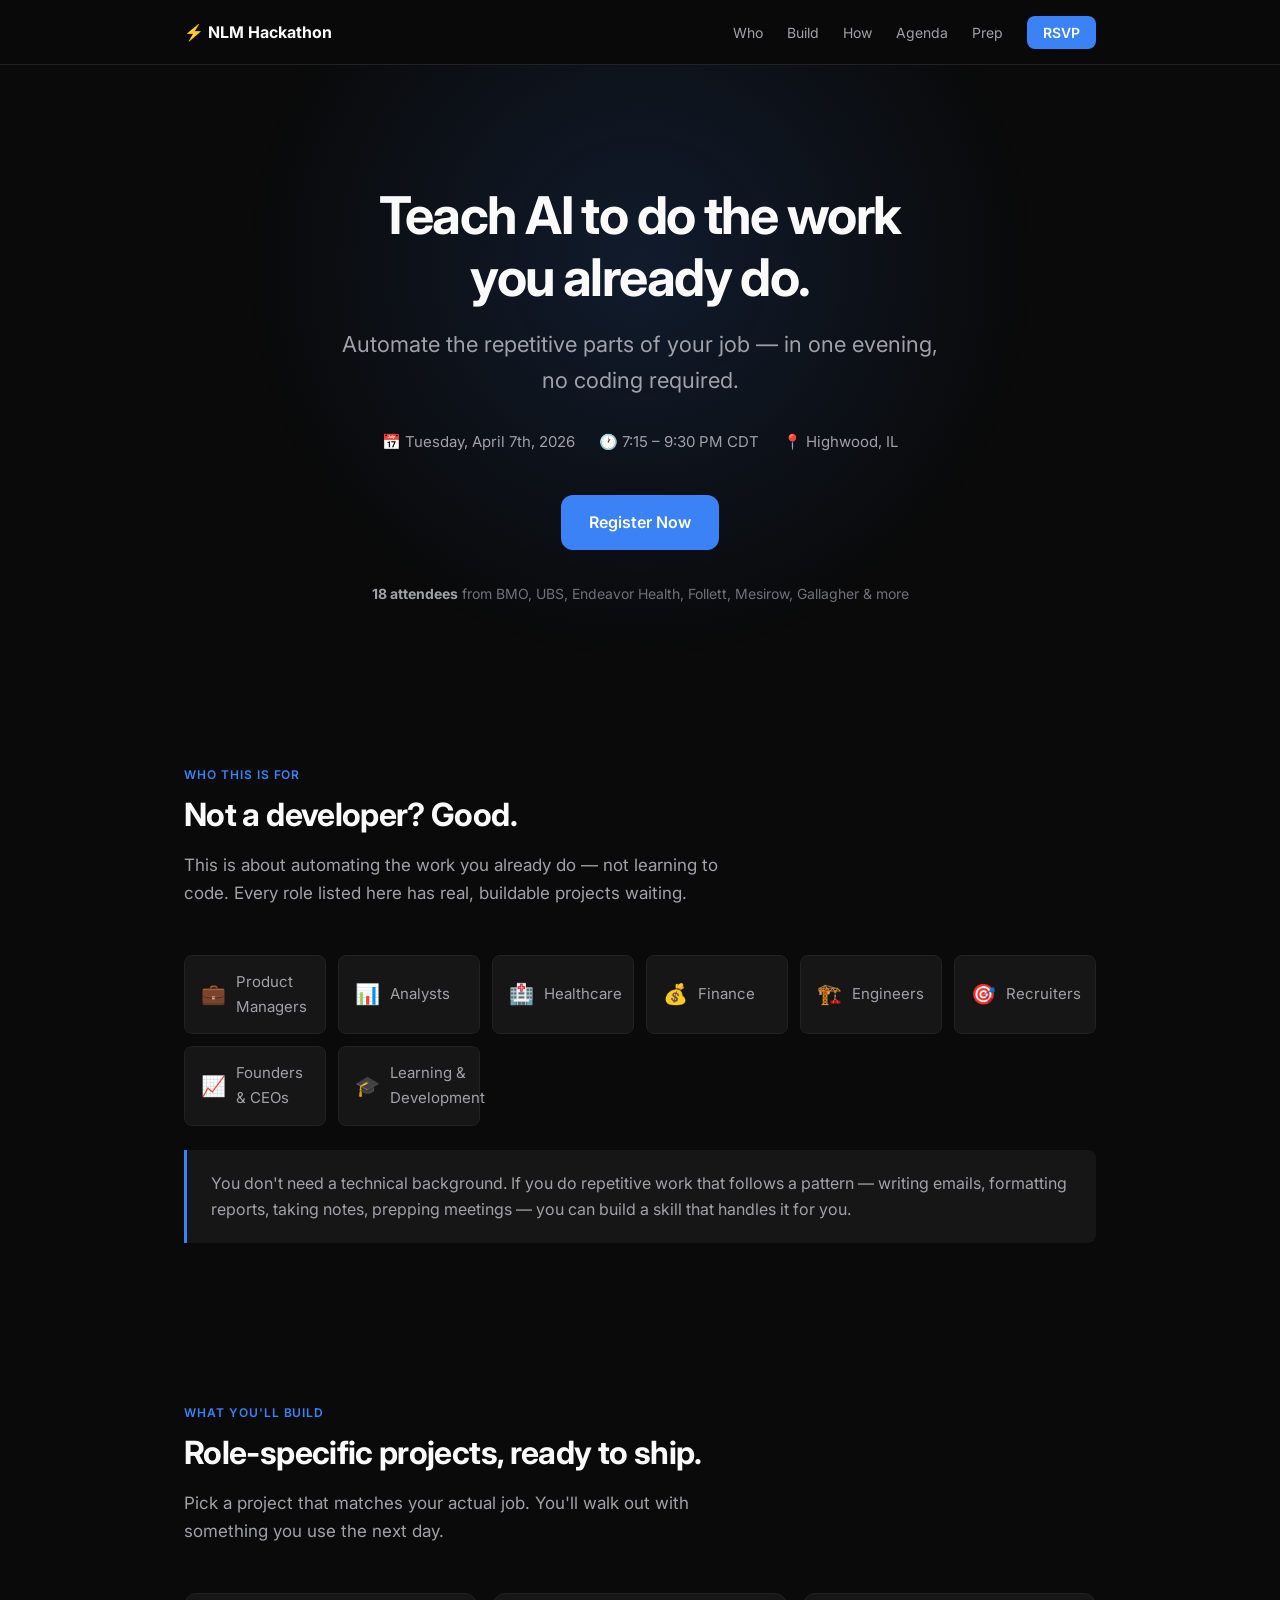
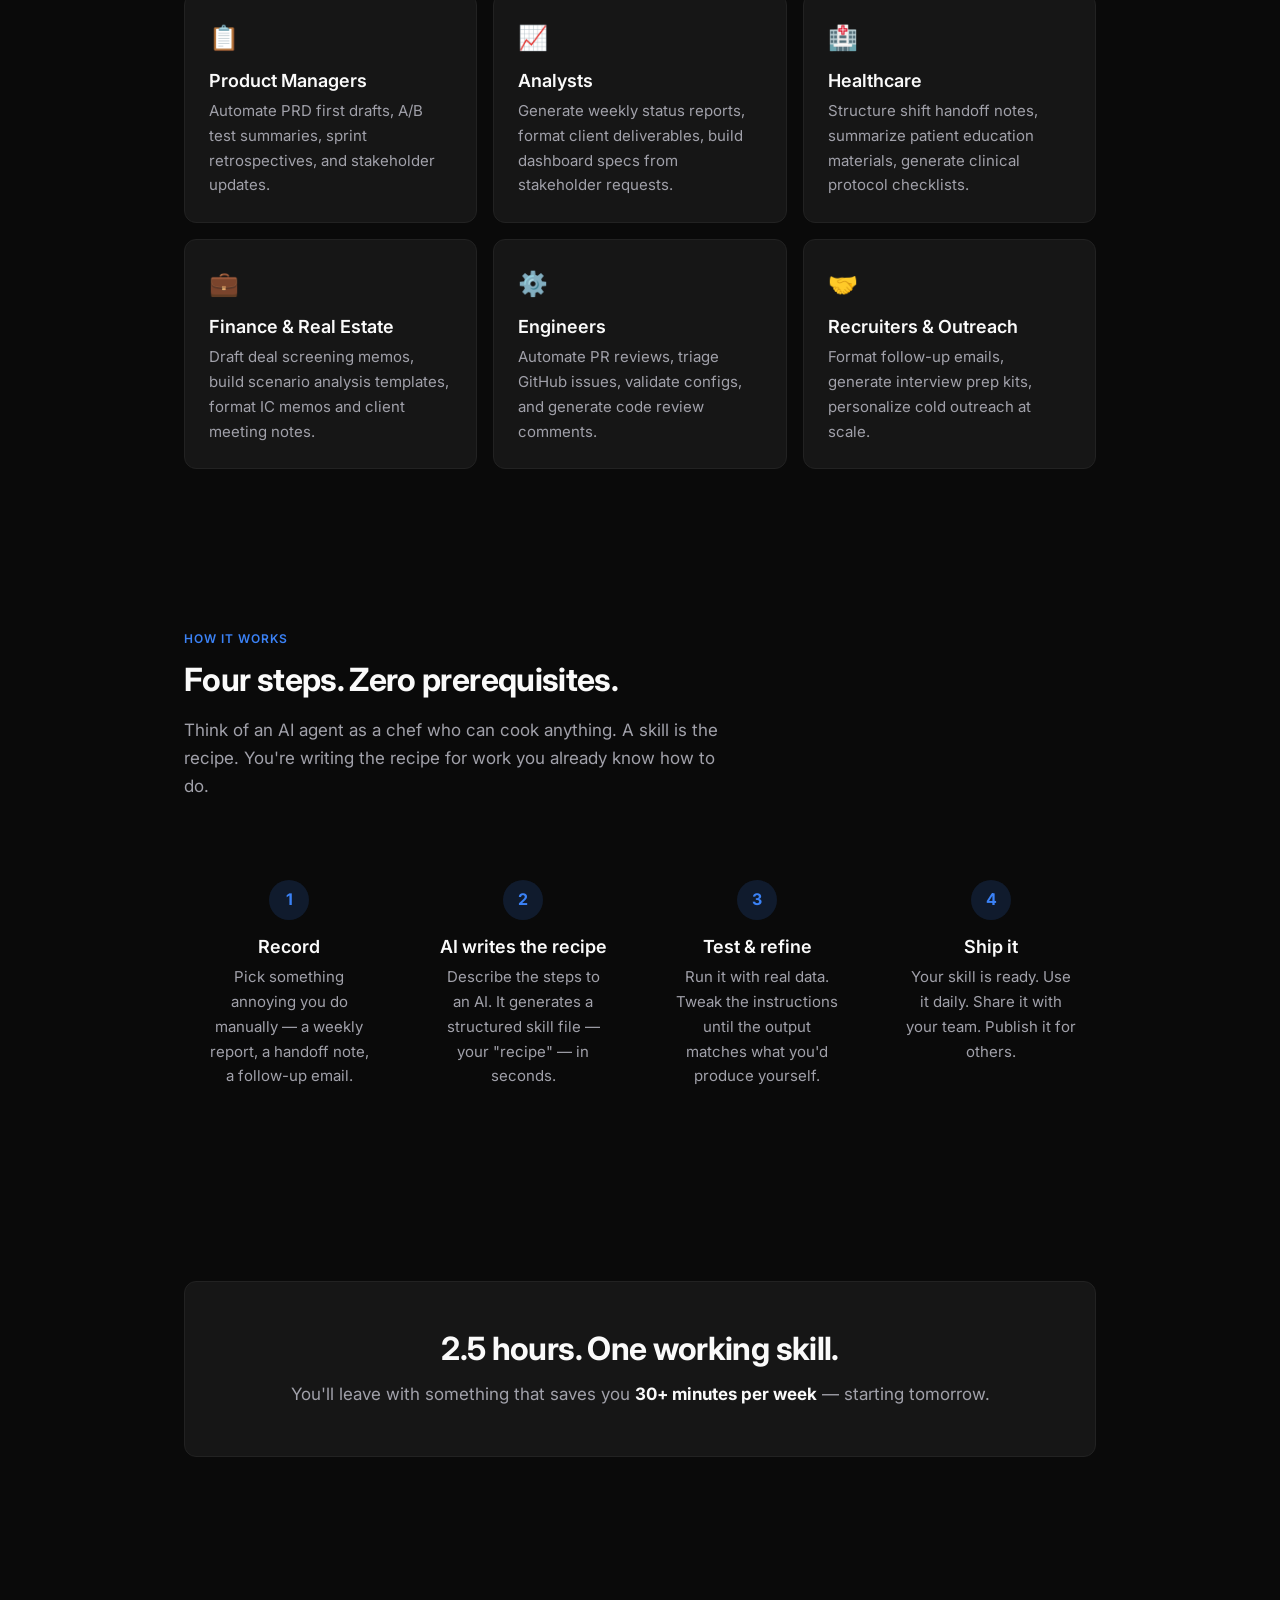
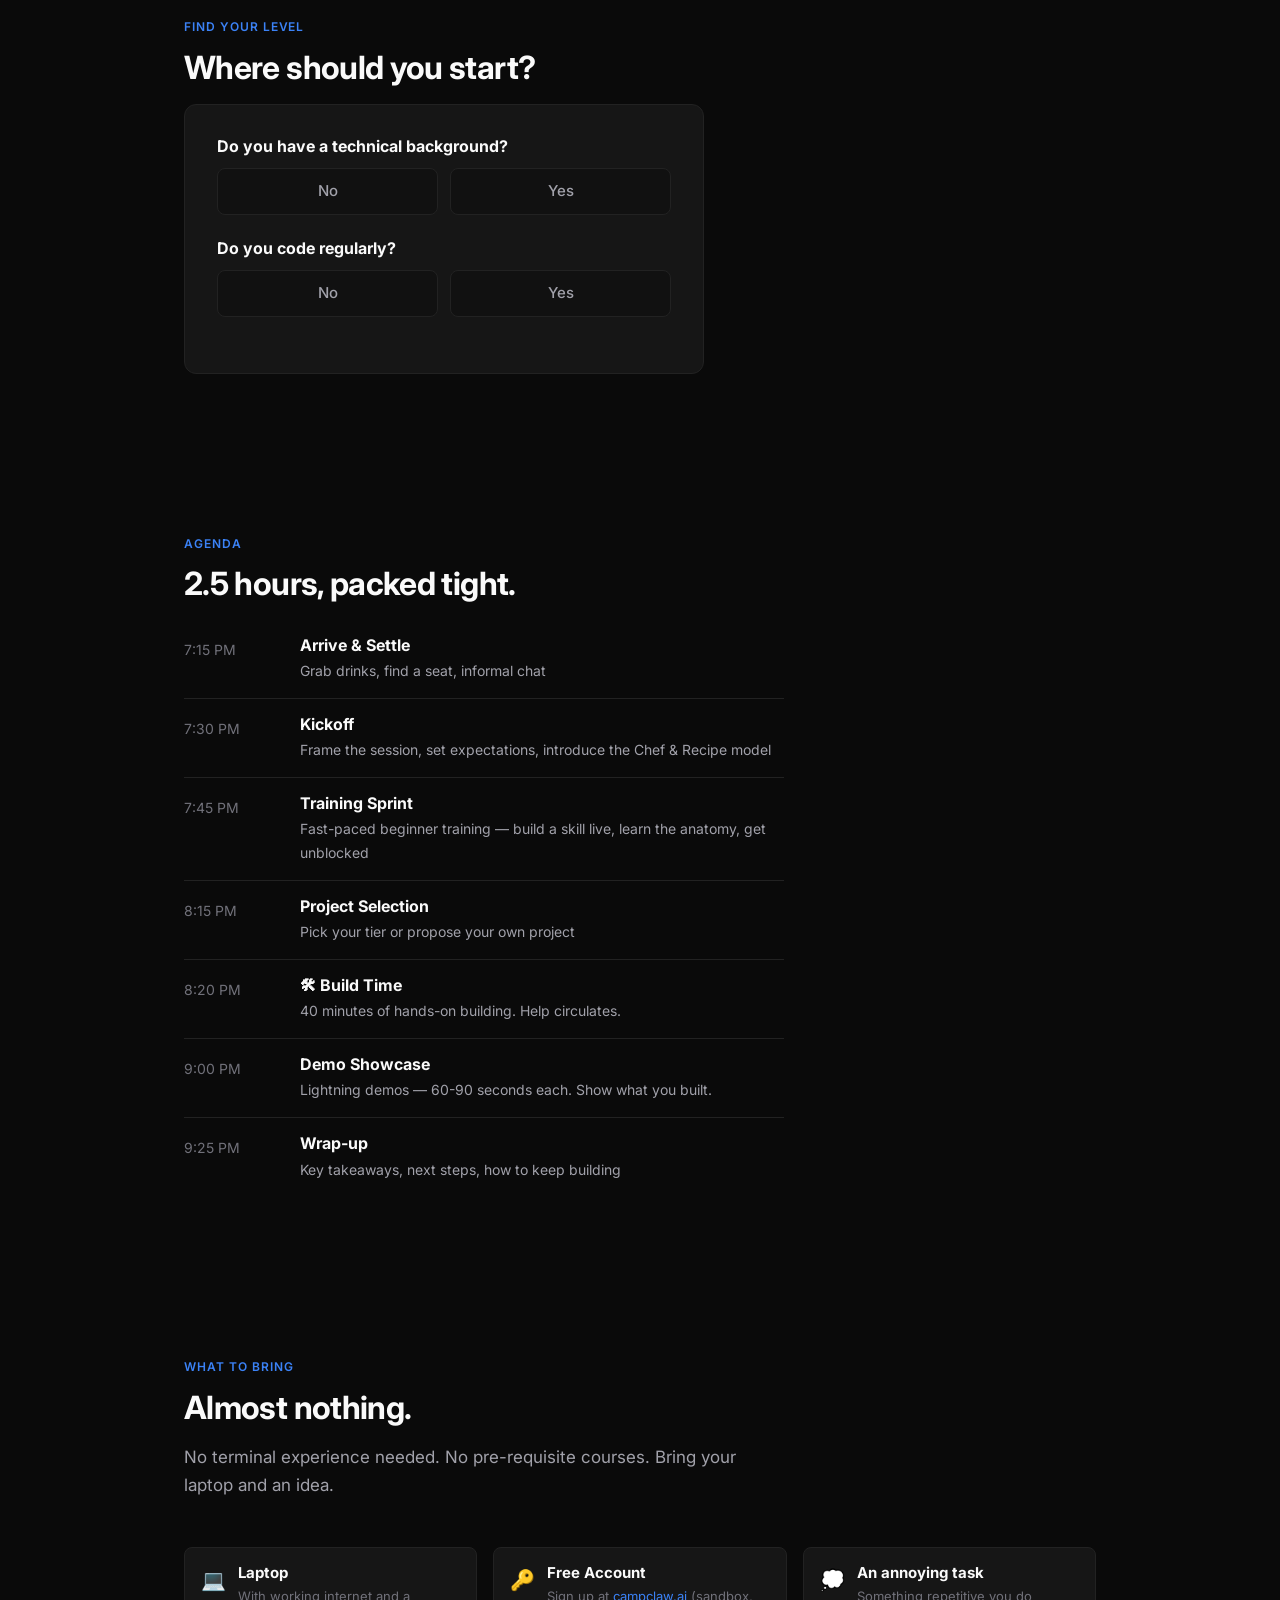
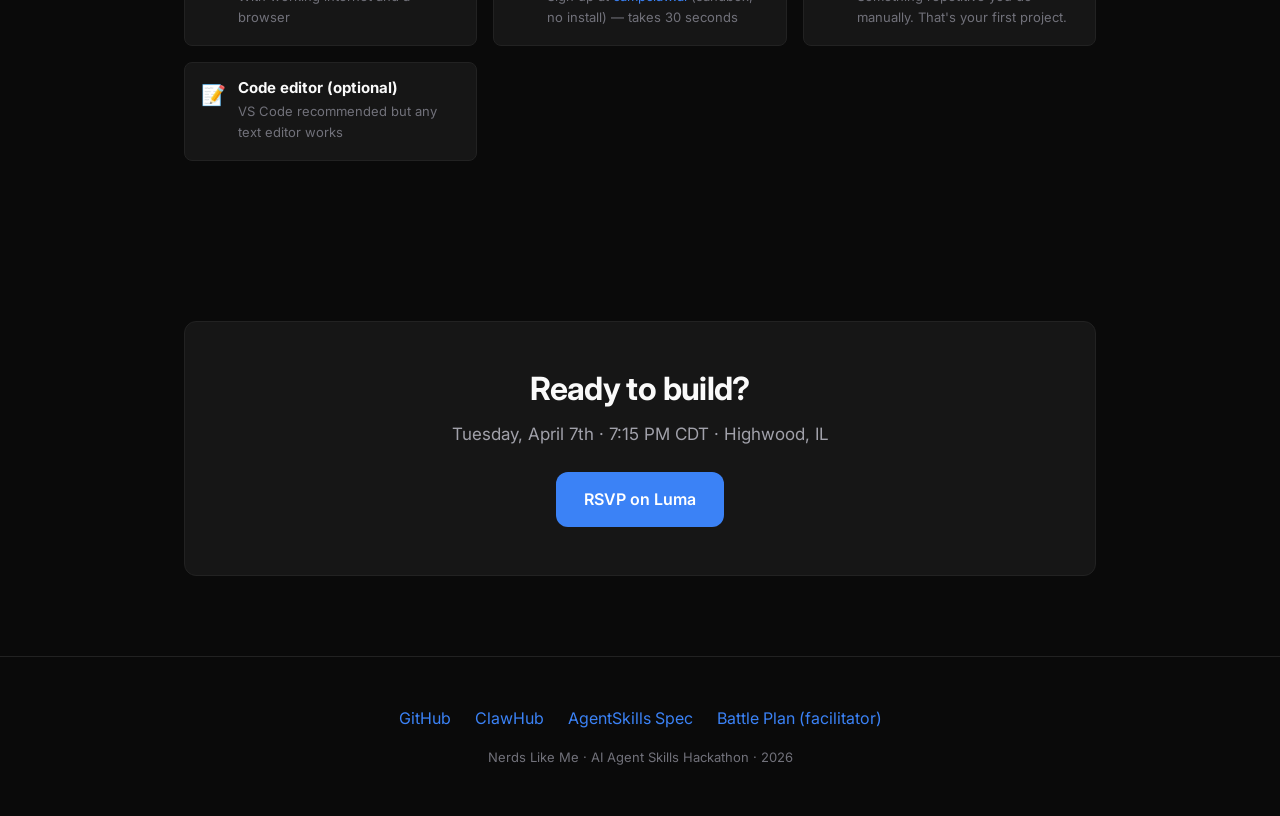
==== commit 0266e761: "Redesign: split into attendee landing page + facilitator battle plan Landing page (index.html): - Ou" ====
--- a/hackathon/index.html
+++ b/hackathon/index.html
@@ -3,719 +3,330 @@
 <head>
   <meta charset="UTF-8">
   <meta name="viewport" content="width=device-width, initial-scale=1.0">
-  <title>NLM Agent Skill Hackathon</title>
-  <meta name="description" content="Pop-up Hackathon: AI Agent Skills — April 7, 2026. A 2.5-hour zero-to-hero session on building AI agent skills.">
-  <meta property="og:title" content="NLM Agent Skill Hackathon">
-  <meta property="og:description" content="Build your first AI agent skill in 40 minutes. April 7, 2026. Highwood, IL.">
+  <title>AI Agent Skills Hackathon — Nerds Like Me</title>
+  <link rel="icon" href="data:image/svg+xml,<svg xmlns='http://www.w3.org/2000/svg' viewBox='0 0 100 100'><text y='.9em' font-size='90'>⚡</text></svg>">
+  <meta name="description" content="Build a working AI agent skill in 2.5 hours. No coding experience needed. Tuesday April 7th, Highwood IL.">
+  <meta property="og:title" content="AI Agent Skills Hackathon — Nerds Like Me">
+  <meta property="og:description" content="Teach AI to do the work you already do. 2.5 hours, you'll leave with a skill that saves you 30+ minutes per week.">
   <meta property="og:type" content="website">
-  <meta property="og:url" content="https://shertokj.github.io/nerds-like-me/hackathon/">
-  <meta name="twitter:card" content="summary_large_image">
-  <meta name="twitter:title" content="NLM Agent Skill Hackathon">
-  <meta name="twitter:description" content="Build your first AI agent skill in 40 minutes. April 7, 2026.">
-  <link rel="icon" href="data:image/svg+xml,<svg xmlns='http://www.w3.org/2000/svg' viewBox='0 0 100 100'><text y='.9em' font-size='90'>⚡</text></svg>">
-  <link rel="preconnect" href="https://fonts.googleapis.com">
-  <link href="https://fonts.googleapis.com/css2?family=Inter:wght@400;500;600;700;800&family=JetBrains+Mono:wght@400;500&display=swap" rel="stylesheet">
   <link rel="stylesheet" href="style.css">
 </head>
 <body>
 
-  <!-- NAV -->
-  <header class="nav">
-    <div class="nav-inner">
-      <a href="#" class="nav-brand">⚡ NLM</a>
-      <button class="nav-toggle" onclick="document.querySelector('.nav-links').classList.toggle('open')" aria-label="Menu">☰</button>
-      <nav class="nav-links">
-        <a href="#agenda">Agenda</a>
-        <a href="#learn">Learn</a>
-        <a href="#projects">Projects</a>
-        <a href="#prepare">Prepare</a>
-        <a href="#cheatsheet">Cheat Sheet</a>
-        <a href="#resources">Resources</a>
-      </nav>
-    </div>
-  </header>
-
-  <main>
-
-    <!-- HERO -->
-    <section class="hero" id="hero">
-      <div class="hero-glow"></div>
-      <div class="hero-badge">Pop-up Hackathon</div>
-      <h1 class="hero-title">Agent Skill Hackathon</h1>
-      <p class="hero-sub">Zero to hero — build your first AI agent skill in 40 minutes</p>
-      <div class="hero-cards">
-        <div class="hero-card">
-          <div class="hero-card-icon">📅</div>
-          <div class="hero-card-label">When</div>
-          <div class="hero-card-value">Tue, Apr 7, 2026</div>
-          <div class="hero-card-sub">7:15 – 9:30 PM CDT</div>
-        </div>
-        <div class="hero-card">
-          <div class="hero-card-icon">📍</div>
-          <div class="hero-card-label">Where</div>
-          <div class="hero-card-value">Highwood, IL</div>
-          <div class="hero-card-sub">Details on RSVP</div>
-        </div>
-        <div class="hero-card">
-          <div class="hero-card-icon">👥</div>
-          <div class="hero-card-label">Attendees</div>
-          <div class="hero-card-value">18</div>
-          <div class="hero-card-sub">And counting</div>
-        </div>
-        <div class="hero-card">
-          <div class="hero-card-icon">💻</div>
-          <div class="hero-card-label">Platforms</div>
-          <div class="hero-card-value">OpenClaw</div>
-          <div class="hero-card-sub">+ Claude Code</div>
-        </div>
-      </div>
-    </section>
-
-    <!-- AGENDA TIMELINE -->
-    <section class="section" id="agenda">
-      <div class="section-label">Schedule</div>
-      <h2 class="section-title">Agenda</h2>
-      <div class="timeline">
-
-        <div class="timeline-item" data-phase="social">
-          <div class="timeline-marker"></div>
-          <div class="timeline-content">
-            <div class="timeline-header">
-              <span class="timeline-time">7:15 PM</span>
-              <span class="timeline-badge social">Social</span>
-            </div>
-            <h3>Socialize & Settle</h3>
-            <p>Arrive, grab drinks, find a seat, informal chat. Get comfortable.</p>
-          </div>
-        </div>
-
-        <div class="timeline-item" data-phase="social">
-          <div class="timeline-marker"></div>
-          <div class="timeline-content">
-            <div class="timeline-header">
-              <span class="timeline-time">7:30 PM</span>
-              <span class="timeline-badge social">Social</span>
-            </div>
-            <h3>Kickoff & Framing</h3>
-            <p>Jonathan frames the session, sets expectations, introduces the Chef & Recipe mental model.</p>
-          </div>
-        </div>
-
-        <div class="timeline-item" data-phase="training">
-          <div class="timeline-marker"></div>
-          <div class="timeline-content">
-            <div class="timeline-header">
-              <span class="timeline-time">7:45 PM</span>
-              <span class="timeline-badge training">Training</span>
-            </div>
-            <h3>Training Sprint</h3>
-            <p>Fast-paced beginner training on agent skills. 30 minutes of pure signal.</p>
-          </div>
-        </div>
-
-        <div class="timeline-item" data-phase="training">
-          <div class="timeline-marker"></div>
-          <div class="timeline-content">
-            <div class="timeline-header">
-              <span class="timeline-time">8:15 PM</span>
-              <span class="timeline-badge training">Training</span>
-            </div>
-            <h3>Project Selection</h3>
-            <p>Pick a tier/challenge or propose your own.</p>
-          </div>
-        </div>
-
-        <div class="timeline-item" data-phase="build">
-          <div class="timeline-marker"></div>
-          <div class="timeline-content">
-            <div class="timeline-header">
-              <span class="timeline-time">8:20 PM</span>
-              <span class="timeline-badge build">Build</span>
-            </div>
-            <h3>Build Time</h3>
-            <p>Hands-on building. 40 minutes to ship something. Jonathan circulates to unblock.</p>
-          </div>
-        </div>
-
-        <div class="timeline-item" data-phase="demo">
-          <div class="timeline-marker"></div>
-          <div class="timeline-content">
-            <div class="timeline-header">
-              <span class="timeline-time">9:00 PM</span>
-              <span class="timeline-badge demo">Demo</span>
-            </div>
-            <h3>Demo Showcase</h3>
-            <p>Lightning demos — 60-90 sec each. Show what you built, what you learned, what didn't work.</p>
-          </div>
-        </div>
-
-        <div class="timeline-item" data-phase="demo">
-          <div class="timeline-marker"></div>
-          <div class="timeline-content">
-            <div class="timeline-header">
-              <span class="timeline-time">9:25 PM</span>
-              <span class="timeline-badge demo">Demo</span>
-            </div>
-            <h3>Wrap-up</h3>
-            <p>Key takeaways, next steps, how to keep building.</p>
-          </div>
-        </div>
-
-      </div>
-    </section>
-
-    <!-- WHAT YOU'LL LEARN -->
-    <section class="section" id="learn">
-      <div class="section-label">Training</div>
-      <h2 class="section-title">What You'll Learn</h2>
-      <p class="section-desc">The goal isn't mastery — it's enough understanding to start building. Here's the sprint breakdown.</p>
-
-      <!-- LIVE DEMO — highlighted -->
-      <div class="demo-highlight">
-        <div class="demo-highlight-badge">⭐ Live Demo — Build a Skill in 5 Minutes</div>
-        <p>We'll build a <strong>Weekly Status Update</strong> skill — something everyone does.</p>
-        <div class="demo-steps">
-          <div class="demo-step">
-            <div class="demo-step-num">1</div>
-            <div>
-              <strong>Create the folder</strong>
-              <pre><code>mkdir -p ~/.openclaw/workspace/skills/weekly-status-update</code></pre>
-            </div>
-          </div>
-          <div class="demo-step">
-            <div class="demo-step-num">2</div>
-            <div>
-              <strong>Write SKILL.md</strong>
-              <pre><code>---
-name: weekly-status-update
-description: Generate a structured weekly status update from rough notes.
----
-
-Take the rough weekly update notes and turn them into a structured status update.
-
-## Required Sections
-1. **Accomplishments This Week** (bullet points, max 5)
-2. **Priorities for Next Week** (bullet points, max 5)
-3. **Blockers & Risks** (anything that needs attention)
-4. **Key Metrics / Numbers** (any quantifiable results)
-
-## Rules
-- Don't invent accomplishments not in the raw notes
-- Keep the total output under 200 words
-- Flag anything time-sensitive with ⚠️</code></pre>
-            </div>
-          </div>
-          <div class="demo-step">
-            <div class="demo-step-num">3</div>
-            <div>
-              <strong>Test it</strong>
-              <pre><code>/new
-"Here's what I did this week: [paste rough notes]"</code></pre>
-            </div>
-          </div>
-        </div>
-        <p class="demo-highlight-cta">That's the entire cycle. <strong>From zero to working skill in under 5 minutes.</strong></p>
-      </div>
-
-      <!-- Accordion sections -->
-      <div class="accordion-group">
-
-        <div class="accordion">
-          <button class="accordion-toggle" onclick="toggleAccordion(this)">
-            <span>The Record-Transcribe-Refine Method</span>
-            <span class="accordion-arrow">▾</span>
-          </button>
-          <div class="accordion-body">
-            <div class="accordion-inner">
-              <ol>
-                <li><strong>Record</strong> how you do something right now (screen recording, voice memo, or write down the steps)</li>
-                <li><strong>Transcribe</strong> what you recorded into plain language</li>
-                <li><strong>Feed it to AI</strong> and say: "Turn this into a SKILL.md for [platform]"</li>
-                <li><strong>Review and refine</strong> the output — fix gaps, add edge cases, test it</li>
-                <li><strong>Ship it</strong> and iterate based on how it performs</li>
-              </ol>
-              <blockquote>Why this works: You already have workflows you do manually. The skill is just capturing that expertise in a format an AI can follow. You're not inventing from scratch — you're documenting what you already know.</blockquote>
-            </div>
-          </div>
-        </div>
-
-        <div class="accordion">
-          <button class="accordion-toggle" onclick="toggleAccordion(this)">
-            <span>Anatomy of a Skill — The Chef & Recipe Model</span>
-            <span class="accordion-arrow">▾</span>
-          </button>
-          <div class="accordion-body">
-            <div class="accordion-inner">
-              <p>A general-purpose AI agent is the <strong>Chef</strong> — it knows how to cook. An AI Skill is the <strong>Recipe</strong> — a modular, reusable package of instructions. Without skills: the chef guesses. With skills: the chef executes precisely.</p>
-              <pre><code>my-skill/
-├── SKILL.md              (required — the recipe)
-├── scripts/              (optional — executable code)
-│   └── validate.sh
-├── references/           (optional — docs loaded on demand)
-│   └── api-docs.md
-└── assets/               (optional — templates, images)
-    └── template.md</code></pre>
-              <p>SKILL.md has two parts: <strong>YAML Frontmatter</strong> (name, description) + <strong>Markdown Body</strong> (step-by-step instructions). A working skill can be as little as a 10-line markdown file.</p>
-              <div class="callout">Unlike recipes, skills are non-deterministic. The same skill may produce slightly different output each time. This is normal — treat skills as rough drafts that get better with iteration.</div>
-            </div>
-          </div>
-        </div>
-
-        <div class="accordion">
-          <button class="accordion-toggle" onclick="toggleAccordion(this)">
-            <span>Terminal 101 & Setup</span>
-            <span class="accordion-arrow">▾</span>
-          </button>
-          <div class="accordion-body">
-            <div class="accordion-inner">
-              <p>Three commands you need:</p>
-              <pre><code>mkdir folder-name     # Create a new folder
-cd folder-name         # Go into a folder
-cat filename           # Read a file's contents</code></pre>
-              <p><strong>OpenClaw setup:</strong></p>
-              <ul>
-                <li>Sign up at <a href="https://campclaw.ai/">campclaw.ai</a> (free sandbox) or install locally at <a href="https://openclaw.ai">openclaw.ai</a></li>
-                <li>Skills live in <code>~/.openclaw/workspace/skills/&lt;name&gt;/SKILL.md</code></li>
-                <li>Install community skills: <code>openclaw skills install &lt;name&gt;</code></li>
-                <li>Browse skills: <a href="https://clawhub.com">clawhub.com</a></li>
-              </ul>
-              <pre><code>openclaw skills list             # See all loaded skills
-openclaw skills install &lt;name&gt;    # Install from ClawHub</code></pre>
-            </div>
-          </div>
-        </div>
-
-        <div class="accordion">
-          <button class="accordion-toggle" onclick="toggleAccordion(this)">
-            <span>Common Gotchas</span>
-            <span class="accordion-arrow">▾</span>
-          </button>
-          <div class="accordion-body">
-            <div class="accordion-inner">
-              <ul>
-                <li><strong>Skills should DO things, not TEACH things.</strong> Give focused execution steps.</li>
-                <li><strong>Keep scope narrow.</strong> One skill, one job.</li>
-                <li><strong>Test early with real inputs.</strong> Don't wait until it's "perfect."</li>
-                <li><strong>The description field matters.</strong> That's how the agent discovers your skill.</li>
-                <li><strong>First output won't be perfect.</strong> Iterate on the instructions, not the prompt.</li>
-              </ul>
-            </div>
-          </div>
-        </div>
-
-        <div class="accordion">
-          <button class="accordion-toggle" onclick="toggleAccordion(this)">
-            <span>Troubleshooting</span>
-            <span class="accordion-arrow">▾</span>
-          </button>
-          <div class="accordion-body">
-            <div class="accordion-inner">
-              <div class="trouble-grid">
-                <div class="trouble-item">
-                  <strong>Skill not triggering</strong>
-                  <span>Description doesn't match use case → make it more specific</span>
-                </div>
-                <div class="trouble-item">
-                  <strong>Output format wrong</strong>
-                  <span>Instructions too vague → add explicit format examples</span>
-                </div>
-                <div class="trouble-item">
-                  <strong>Agent ignores the skill</strong>
-                  <span>Description doesn't cover use case → rewrite to match natural language</span>
-                </div>
-              </div>
-            </div>
-          </div>
-        </div>
-
-      </div>
-    </section>
-
-    <!-- PROJECT TIERS -->
-    <section class="section" id="projects">
-      <div class="section-label">Build</div>
-      <h2 class="section-title">Pick Your Project</h2>
-      <p class="section-desc">Choose a tier that matches your experience. Solo + optional pairing. 2-3 people per table recommended.</p>
-
-      <div class="tiers">
-
-        <!-- Tier 1 -->
-        <div class="tier">
-          <div class="tier-header">
-            <span class="tier-label beginner">Beginner</span>
-            <span class="tier-time">15–20 min</span>
-          </div>
-          <h3 class="tier-name">First Skill</h3>
-          <p class="tier-goal">Build your first working skill. Ship something.</p>
-          <div class="project-cards">
-            <div class="project-card">
-              <h4>Client Follow-Up Email Formatter</h4>
-              <p>Takes rough meeting notes and formats a professional follow-up email.</p>
-              <span class="diff-badge beginner">Beginner</span>
-            </div>
-            <div class="project-card">
-              <h4>Weekly Status Update Generator</h4>
-              <p>Prompts for accomplishments, priorities, blockers — formats a clean update.</p>
-              <span class="diff-badge beginner">Beginner</span>
-            </div>
-            <div class="project-card">
-              <h4>Meeting Notes Formatter</h4>
-              <p>Takes raw meeting notes and outputs a structured summary with action items.</p>
-              <span class="diff-badge beginner">Beginner</span>
-            </div>
-            <div class="project-card">
-              <h4>File Analyzer</h4>
-              <p>Reads a code file and reports: language, line count, functions/classes, TODOs.</p>
-              <span class="diff-badge beginner">Beginner</span>
-            </div>
-          </div>
-        </div>
-
-        <!-- Tier 2 -->
-        <div class="tier">
-          <div class="tier-header">
-            <span class="tier-label intermediate">Intermediate</span>
-            <span class="tier-time">25–30 min</span>
-          </div>
-          <h3 class="tier-name">Practical Tool</h3>
-          <p class="tier-goal">Build something you'd actually use at work.</p>
-          <div class="project-cards">
-            <div class="project-card">
-              <h4>GitHub Issue Summarizer</h4>
-              <p>Takes a GitHub issue URL, fetches it, produces a concise summary.</p>
-              <span class="diff-badge intermediate">Intermediate</span>
-            </div>
-            <div class="project-card">
-              <h4>Email Drafter</h4>
-              <p>Takes context and drafts a professional email with subject line.</p>
-              <span class="diff-badge intermediate">Intermediate</span>
-            </div>
-            <div class="project-card">
-              <h4>Config File Validator</h4>
-              <p>Reads a JSON/YAML config and checks for common mistakes.</p>
-              <span class="diff-badge intermediate">Intermediate</span>
-            </div>
-            <div class="project-card">
-              <h4>Weather Briefing</h4>
-              <p>Fetches weather and formats a morning briefing with suggestions.</p>
-              <span class="diff-badge intermediate">Intermediate</span>
-            </div>
-            <div class="project-card">
-              <h4>LinkedIn Post Writer</h4>
-              <p>Takes a topic and writes a LinkedIn post in your voice.</p>
-              <span class="diff-badge intermediate">Intermediate</span>
-            </div>
-          </div>
-        </div>
-
-        <!-- Tier 3 -->
-        <div class="tier">
-          <div class="tier-header">
-            <span class="tier-label advanced">Take-Home</span>
-            <span class="tier-time">Start tonight</span>
-          </div>
-          <h3 class="tier-name">Advanced Challenges</h3>
-          <p class="tier-goal">Build a skill with scripts, references, or multi-step workflows.</p>
-          <div class="project-cards">
-            <div class="project-card">
-              <h4>PR Review Bot</h4>
-              <p>Reads a git diff, checks for security issues and test coverage gaps.</p>
-              <span class="diff-badge advanced">Advanced</span>
-            </div>
-            <div class="project-card">
-              <h4>Brand Voice Checker</h4>
-              <p>Checks text against brand guidelines in references/.</p>
-              <span class="diff-badge advanced">Advanced</span>
-            </div>
-            <div class="project-card">
-              <h4>Data Pipeline Skill</h4>
-              <p>Takes a CSV, performs transformations via scripts/transform.py.</p>
-              <span class="diff-badge advanced">Advanced</span>
-            </div>
-            <div class="project-card">
-              <h4>Multi-Source Research</h4>
-              <p>Searches multiple sources and synthesizes a brief report.</p>
-              <span class="diff-badge advanced">Advanced</span>
-            </div>
-            <div class="project-card">
-              <h4>Skill That Spawns Sub-Agents</h4>
-              <p>Uses sessions_spawn to delegate research and synthesize results.</p>
-              <span class="diff-badge advanced">Advanced</span>
-            </div>
-          </div>
-        </div>
-
-      </div>
-
-      <div class="wildcard">
-        <span class="wildcard-icon">🎲</span>
-        <p><strong>Wildcard:</strong> Propose your own project. Must be buildable in 40 minutes, solve a real problem, and produce a demonstrable result.</p>
-      </div>
-    </section>
-
-    <!-- PREPARE -->
-    <section class="section" id="prepare">
-      <div class="section-label">Before You Arrive</div>
-      <h2 class="section-title">What to Prepare</h2>
-
-      <div class="prepare-grid">
-        <div class="prepare-card">
-          <h3>✅ Must Have</h3>
-          <ul>
-            <li><strong>Laptop</strong> with working internet</li>
-            <li><strong>OpenClaw account</strong> — <a href="https://campclaw.ai/">campclaw.ai</a> (free sandbox) or install locally</li>
-            <li><strong>Claude Code</strong> (alternative): <code>npm install -g @anthropic-ai/claude-code</code></li>
-            <li><strong>A code editor</strong> (VS Code recommended)</li>
-            <li><strong>Terminal access</strong></li>
-          </ul>
-        </div>
-        <div class="prepare-card">
-          <h3>🎯 Nice to Have</h3>
-          <ul>
-            <li>A specific problem or annoying workflow you want to automate</li>
-            <li>Familiarity with basic CLI commands (mkdir, cd, cat)</li>
-            <li>An API key if you want to call external services</li>
-          </ul>
-        </div>
-      </div>
-      <div class="homework-note">
-        <span>📺</span> <strong>Optional pre-event homework (15 min):</strong> Watch <a href="https://www.youtube.com/watch?v=NU6wRAT9VQ0">Introduction to Agent Skills</a>
-      </div>
-    </section>
-
-    <!-- DEMO SHOWCASE -->
-    <section class="section" id="demos">
-      <div class="section-label">Showcase</div>
-      <h2 class="section-title">Demo Showcase</h2>
-      <p class="section-desc"><strong>Lightning demos</strong> — 60–90 seconds per person/team. No slides.</p>
-      <div class="demo-rules">
-        <div class="demo-rule">🎤 <span>Show the skill working (live demo or screenshot)</span></div>
-        <div class="demo-rule">📋 <span>State: what it does, what tier, one thing learned, one thing that didn't work</span></div>
-        <div class="demo-rule">🔄 <span>Go around the room in order</span></div>
-      </div>
-      <p class="demo-note">If attendance is higher than expected, we'll group demos by tier. Celebrate failures openly — "What didn't work" is as valuable as "what worked."</p>
-    </section>
-
-    <!-- CHEAT SHEET -->
-    <section class="section" id="cheatsheet">
-      <div class="section-label">Reference</div>
-      <h2 class="section-title">Cheat Sheet <span class="print-hint">— Ctrl+P to print</span></h2>
-
-      <div class="cheat-card">
-        <div class="cheat-row">
-          <div class="cheat-block">
-            <h4>🚀 Create a Skill (3 steps)</h4>
-            <pre><code>1. mkdir -p ~/.openclaw/workspace/skills/my-skill
-2. Create SKILL.md inside that folder
-3. /new then ask the agent to use it</code></pre>
-          </div>
-          <div class="cheat-block">
-            <h4>📝 SKILL.md Template</h4>
-            <pre><code>---
-name: my-skill
-description: What it does & when to trigger it
----
-
-# Instructions for the agent here
-1. Step one
-2. Step two
-3. Output format</code></pre>
-          </div>
-        </div>
-        <div class="cheat-row">
-          <div class="cheat-block">
-            <h4>📂 OpenClaw Paths</h4>
-            <pre><code>Workspace:  ~/.openclaw/workspace/skills/&lt;name&gt;/
-Shared:    ~/.openclaw/skills/&lt;name&gt;/
-Install:   openclaw skills install &lt;name&gt;
-List:      openclaw skills list</code></pre>
-          </div>
-          <div class="cheat-block">
-            <h4>🔄 The Workflow</h4>
-            <ol>
-              <li>Record something you do (screen/voice/steps)</li>
-              <li>Feed to AI: "Turn this into a SKILL.md"</li>
-              <li>Review & refine the output</li>
-              <li>Test it, ship it, iterate</li>
-            </ol>
-          </div>
-        </div>
-        <div class="cheat-row">
-          <div class="cheat-block full">
-            <h4>💡 Pro Tips</h4>
-            <ul>
-              <li>Keep SKILL.md under 500 lines</li>
-              <li>Put reference docs in <code>references/</code></li>
-              <li>Put executable scripts in <code>scripts/</code></li>
-              <li>Description field = how the agent finds it</li>
-              <li>Test early, test often</li>
-              <li>Skills can chain other skills</li>
-              <li>Use ClawHub to share with the community</li>
-            </ul>
-          </div>
-        </div>
-      </div>
-    </section>
-
-    <!-- FACILITATOR ONLY (collapsed) -->
-    <section class="section" id="facilitator-only">
-      <div class="facilitator-toggle" onclick="toggleFacilitator()">
-        <span>🔒 Facilitator Notes & Advanced Topics</span>
-        <span class="facilitator-arrow" id="facilitator-arrow">▾</span>
-      </div>
-      <div class="facilitator-content" id="facilitator-content">
-
-        <div class="section" style="margin-bottom: 32px;">
-          <h2 class="section-title">Advanced Topics</h2>
-          <p class="section-desc">Not covered in the training sprint — next steps for deeper exploration.</p>
-
-          <h3>Skill Chaining</h3>
-          <p>Skills can reference other skills in their instructions. Example: A <code>weekly-report</code> skill that chains the <code>meeting-notes</code> and <code>github-issues</code> skills to compose complex workflows from simple building blocks.</p>
-
-          <h3>Multi-Agent Orchestration (OpenClaw)</h3>
-          <ul>
-            <li><strong>Sub-agents:</strong> Spawn a separate agent to handle a task while the main agent continues</li>
-            <li><strong>Task Flow:</strong> Durable multi-step workflow orchestration with state tracking</li>
-            <li><strong>Lobster:</strong> Deterministic pipeline runtime with built-in approval gates</li>
-          </ul>
-
-          <h3>Progressive Disclosure with References</h3>
-          <p>The <code>references/</code> directory holds supplementary docs loaded only when needed, keeping SKILL.md concise while having deep domain knowledge available.</p>
-
-          <h3>Publishing to ClawHub</h3>
-          <pre><code>clawhub sync --all        # Sync all workspace skills
-clawhub publish &lt;path&gt;   # Publish a specific skill</code></pre>
-        </div>
-
-        <div class="section">
-          <h2 class="section-title">Facilitator Notes</h2>
-
-          <h3>Before the Event</h3>
-          <ul class="checklist">
-            <li>Confirm venue has reliable WiFi</li>
-            <li>Confirm venue has power outlets for ~18 laptops</li>
-            <li>Pre-load the training demo and test it in OpenClaw</li>
-            <li>Have a backup offline activity if internet fails</li>
-            <li>Print a one-page cheat sheet</li>
-          </ul>
-
-          <h3>During Training</h3>
-          <ul>
-            <li>Keep pace aggressive — this is a sprint, not a lecture</li>
-            <li>Emphasize Record-Transcribe-Refine as the primary workflow</li>
-            <li>"Don't start from a blank page. Start from something you already do."</li>
-          </ul>
-
-          <h3>During Build Time</h3>
-          <ul>
-            <li>Announce time checks at 20 min and 35 min</li>
-            <li>If someone is stuck, suggest they drop a tier</li>
-            <li>Encourage peer help at tables</li>
-          </ul>
-
-          <h3>During Demos</h3>
-          <ul>
-            <li>Celebrate failures openly — "What didn't work" is as valuable as "what worked"</li>
-            <li>Highlight any skills that could be published to ClawHub</li>
-          </ul>
-        </div>
-
-      </div>
-    </section>
-
-    <!-- RESOURCES -->
-    <section class="section" id="resources">
-      <div class="section-label">Links</div>
-      <h2 class="section-title">Resources</h2>
-
-      <div class="resource-grid">
-        <div class="resource-col">
-          <h3>Official Docs</h3>
-          <ul>
-            <li><a href="https://agentskills.io/home">AgentSkills Spec</a></li>
-            <li><a href="https://clawhub.com">ClawHub</a> — Skill marketplace</li>
-            <li><a href="https://openclaw.ai">OpenClaw Docs</a></li>
-            <li><a href="https://campclaw.ai/">CampClaw</a> — Sandbox</li>
-            <li><a href="https://docs.anthropic.com/en/docs/claude-code">Claude Code Docs</a></li>
-          </ul>
-        </div>
-        <div class="resource-col">
-          <h3>Tutorials</h3>
-          <ul>
-            <li><a href="https://www.youtube.com/watch?v=NU6wRAT9VQ0">Intro to Agent Skills (Video)</a></li>
-            <li><a href="https://alexop.dev/posts/claude-code-customization-guide-claudemd-skills-subagents/">Claude Code Customization</a></li>
-            <li><a href="https://supalaunch.com/blog/claude-code-skills-tutorial-custom-slash-commands-and-automations-guide">Skills Tutorial</a></li>
-          </ul>
-        </div>
-        <div class="resource-col">
-          <h3>Skill Repos</h3>
-          <ul>
-            <li><a href="https://github.com/anthropics/skills/tree/main">Anthropic Skills Repo</a></li>
-            <li><a href="https://skills.sh/">Skills.sh</a></li>
-            <li><a href="https://play.aidailybrief.ai/episodes/skills-master-class/">Skills Master Class (Audio)</a></li>
-          </ul>
-        </div>
-      </div>
-    </section>
-
-    <!-- NEXT STEPS -->
-    <section class="section" id="next-steps">
-      <div class="section-label">After</div>
-      <h2 class="section-title">Post-Event Next Steps</h2>
-      <div class="next-steps">
-        <div class="next-step"><strong>Publish standout skills to ClawHub</strong> — <code>clawhub sync --all</code> or <code>clawhub publish &lt;path&gt;</code></div>
-        <div class="next-step"><strong>Share a recap post</strong> on NLM X/Twitter with highlights and photos</div>
-        <div class="next-step"><strong>Create a follow-up event</strong> for advanced topics (skill chaining, sub-agents, Lobster workflows)</div>
-        <div class="next-step"><strong>Collect feedback</strong> via a short form</div>
-        <div class="next-step"><strong>Build a "NLM Skills" collection</strong> on ClawHub with all participant skills</div>
-      </div>
-    </section>
-
-  </main>
-
-  <!-- FOOTER -->
-  <footer>
-    <div class="footer-inner">
-      <div class="footer-brand">
-        <span class="footer-logo">⚡ Nerds Like Me</span>
-        <span class="footer-tagline">Building the future, one skill at a time.</span>
-      </div>
-      <div class="footer-links">
-        <a href="https://shertokj.github.io/nerds-like-me/hackathon/">Event Page</a>
-        <a href="https://github.com/shertokj/nerds-like-me">GitHub</a>
-        <a href="https://clawhub.com">ClawHub</a>
-      </div>
-    </div>
-  </footer>
-
-  <script>
-    function toggleAccordion(btn) {
-      const isOpen = btn.classList.contains('open');
-      // Close all in same group
-      const group = btn.closest('.accordion-group');
-      group.querySelectorAll('.accordion-toggle.open').forEach(b => {
-        b.classList.remove('open');
-        b.nextElementSibling.style.maxHeight = null;
-      });
-      if (!isOpen) {
-        btn.classList.add('open');
-        const body = btn.nextElementSibling;
-        body.style.maxHeight = body.scrollHeight + 'px';
-      }
+<!-- Nav -->
+<nav>
+  <div class="container">
+    <a href="#" class="nav-brand">⚡ NLM Hackathon</a>
+    <ul class="nav-links">
+      <li><a href="#who">Who</a></li>
+      <li><a href="#build">Build</a></li>
+      <li><a href="#how">How</a></li>
+      <li><a href="#agenda">Agenda</a></li>
+      <li><a href="#bring">Prep</a></li>
+      <li><a href="#rsvp" class="nav-cta">RSVP</a></li>
+    </ul>
+  </div>
+</nav>
+
+<!-- Hero -->
+<section class="hero">
+  <div class="container">
+    <h1>Teach AI to do the work<br>you already do.</h1>
+    <p class="tagline">Automate the repetitive parts of your job — in one evening, no coding required.</p>
+    <div class="hero-meta">
+      <span>📅 Tuesday, April 7th, 2026</span>
+      <span>🕐 7:15 – 9:30 PM CDT</span>
+      <span>📍 Highwood, IL</span>
+    </div>
+    <a href="#rsvp" class="btn btn-primary">Register Now</a>
+    <p class="social-proof"><strong>18 attendees</strong> from BMO, UBS, Endeavor Health, Follett, Mesirow, Gallagher &amp; more</p>
+  </div>
+</section>
+
+<!-- Who This Is For -->
+<section id="who">
+  <div class="container">
+    <p class="section-label">Who This Is For</p>
+    <h2 class="section-title">Not a developer? Good.</h2>
+    <p class="section-desc">This is about automating the work you already do — not learning to code. Every role listed here has real, buildable projects waiting.</p>
+    <div class="roles-grid">
+      <div class="role-badge"><span class="icon">💼</span> Product Managers</div>
+      <div class="role-badge"><span class="icon">📊</span> Analysts</div>
+      <div class="role-badge"><span class="icon">🏥</span> Healthcare</div>
+      <div class="role-badge"><span class="icon">💰</span> Finance</div>
+      <div class="role-badge"><span class="icon">🏗️</span> Engineers</div>
+      <div class="role-badge"><span class="icon">🎯</span> Recruiters</div>
+      <div class="role-badge"><span class="icon">📈</span> Founders &amp; CEOs</div>
+      <div class="role-badge"><span class="icon">🎓</span> Learning &amp; Development</div>
+    </div>
+    <div class="inclusive-note">
+      You don't need a technical background. If you do repetitive work that follows a pattern — writing emails, formatting reports, taking notes, prepping meetings — you can build a skill that handles it for you.
+    </div>
+  </div>
+</section>
+
+<!-- What You'll Build -->
+<section id="build">
+  <div class="container">
+    <p class="section-label">What You'll Build</p>
+    <h2 class="section-title">Role-specific projects, ready to ship.</h2>
+    <p class="section-desc">Pick a project that matches your actual job. You'll walk out with something you use the next day.</p>
+    <div class="build-grid">
+      <div class="build-card">
+        <div class="card-icon">📋</div>
+        <h3>Product Managers</h3>
+        <p>Automate PRD first drafts, A/B test summaries, sprint retrospectives, and stakeholder updates.</p>
+      </div>
+      <div class="build-card">
+        <div class="card-icon">📈</div>
+        <h3>Analysts</h3>
+        <p>Generate weekly status reports, format client deliverables, build dashboard specs from stakeholder requests.</p>
+      </div>
+      <div class="build-card">
+        <div class="card-icon">🏥</div>
+        <h3>Healthcare</h3>
+        <p>Structure shift handoff notes, summarize patient education materials, generate clinical protocol checklists.</p>
+      </div>
+      <div class="build-card">
+        <div class="card-icon">💼</div>
+        <h3>Finance &amp; Real Estate</h3>
+        <p>Draft deal screening memos, build scenario analysis templates, format IC memos and client meeting notes.</p>
+      </div>
+      <div class="build-card">
+        <div class="card-icon">⚙️</div>
+        <h3>Engineers</h3>
+        <p>Automate PR reviews, triage GitHub issues, validate configs, and generate code review comments.</p>
+      </div>
+      <div class="build-card">
+        <div class="card-icon">🤝</div>
+        <h3>Recruiters &amp; Outreach</h3>
+        <p>Format follow-up emails, generate interview prep kits, personalize cold outreach at scale.</p>
+      </div>
+    </div>
+  </div>
+</section>
+
+<!-- How It Works -->
+<section id="how">
+  <div class="container">
+    <p class="section-label">How It Works</p>
+    <h2 class="section-title">Four steps. Zero prerequisites.</h2>
+    <p class="section-desc">Think of an AI agent as a chef who can cook anything. A skill is the recipe. You're writing the recipe for work you already know how to do.</p>
+    <div class="steps">
+      <div class="step">
+        <div class="step-number">1</div>
+        <h3>Record</h3>
+        <p>Pick something annoying you do manually — a weekly report, a handoff note, a follow-up email.</p>
+      </div>
+      <div class="step">
+        <div class="step-number">2</div>
+        <h3>AI writes the recipe</h3>
+        <p>Describe the steps to an AI. It generates a structured skill file — your "recipe" — in seconds.</p>
+      </div>
+      <div class="step">
+        <div class="step-number">3</div>
+        <h3>Test &amp; refine</h3>
+        <p>Run it with real data. Tweak the instructions until the output matches what you'd produce yourself.</p>
+      </div>
+      <div class="step">
+        <div class="step-number">4</div>
+        <h3>Ship it</h3>
+        <p>Your skill is ready. Use it daily. Share it with your team. Publish it for others.</p>
+      </div>
+    </div>
+  </div>
+</section>
+
+<!-- ROI Banner -->
+<section>
+  <div class="container">
+    <div class="roi-banner">
+      <h2>2.5 hours. One working skill.</h2>
+      <p>You'll leave with something that saves you <strong style="color:var(--text);">30+ minutes per week</strong> — starting tomorrow.</p>
+    </div>
+  </div>
+</section>
+
+<!-- Tier Selector -->
+<section>
+  <div class="container">
+    <p class="section-label">Find Your Level</p>
+    <h2 class="section-title">Where should you start?</h2>
+    <div class="tier-selector">
+      <div class="tier-question">
+        <h4>Do you have a technical background?</h4>
+        <div class="tier-options">
+          <div class="tier-option" data-q="1" data-v="no">No</div>
+          <div class="tier-option" data-q="1" data-v="yes">Yes</div>
+        </div>
+      </div>
+      <div class="tier-question">
+        <h4>Do you code regularly?</h4>
+        <div class="tier-options">
+          <div class="tier-option" data-q="2" data-v="no">No</div>
+          <div class="tier-option" data-q="2" data-v="yes">Yes</div>
+        </div>
+      </div>
+      <div class="tier-results">
+        <div class="tier-result-box beginner" id="tier-beginner">
+          <h4>🌱 Beginner</h4>
+          <p>Perfect. Start with the Record-Transcribe-Refine method. You'll build a working skill using just natural language — no code needed. Recommended: Client Follow-Up Email Formatter or Weekly Status Update Generator.</p>
+        </div>
+        <div class="tier-result-box intermediate" id="tier-intermediate">
+          <h4>🔥 Intermediate</h4>
+          <p>You've got the foundation. You can tackle richer skills with structured output, references, and templates. Recommended: GitHub Issue Summarizer, PRD Generator, or Shift Handoff Note Formatter.</p>
+        </div>
+        <div class="tier-result-box advanced" id="tier-advanced">
+          <h4>🚀 Advanced</h4>
+          <p>You're comfortable enough to add scripts, multi-step workflows, and API integrations. Go for Tier 3 or propose your own project. Recommended: PR Review Bot, Multi-Source Research Skill, or Deal Screening Memo.</p>
+        </div>
+      </div>
+    </div>
+  </div>
+</section>
+
+<!-- Agenda -->
+<section id="agenda">
+  <div class="container">
+    <p class="section-label">Agenda</p>
+    <h2 class="section-title">2.5 hours, packed tight.</h2>
+    <div class="agenda">
+      <div class="agenda-item">
+        <div class="agenda-time">7:15 PM</div>
+        <div class="agenda-content">
+          <h4>Arrive &amp; Settle</h4>
+          <p>Grab drinks, find a seat, informal chat</p>
+        </div>
+      </div>
+      <div class="agenda-item">
+        <div class="agenda-time">7:30 PM</div>
+        <div class="agenda-content">
+          <h4>Kickoff</h4>
+          <p>Frame the session, set expectations, introduce the Chef &amp; Recipe model</p>
+        </div>
+      </div>
+      <div class="agenda-item">
+        <div class="agenda-time">7:45 PM</div>
+        <div class="agenda-content">
+          <h4>Training Sprint</h4>
+          <p>Fast-paced beginner training — build a skill live, learn the anatomy, get unblocked</p>
+        </div>
+      </div>
+      <div class="agenda-item">
+        <div class="agenda-time">8:15 PM</div>
+        <div class="agenda-content">
+          <h4>Project Selection</h4>
+          <p>Pick your tier or propose your own project</p>
+        </div>
+      </div>
+      <div class="agenda-item">
+        <div class="agenda-time">8:20 PM</div>
+        <div class="agenda-content">
+          <h4>🛠 Build Time</h4>
+          <p>40 minutes of hands-on building. Help circulates.</p>
+        </div>
+      </div>
+      <div class="agenda-item">
+        <div class="agenda-time">9:00 PM</div>
+        <div class="agenda-content">
+          <h4>Demo Showcase</h4>
+          <p>Lightning demos — 60-90 seconds each. Show what you built.</p>
+        </div>
+      </div>
+      <div class="agenda-item">
+        <div class="agenda-time">9:25 PM</div>
+        <div class="agenda-content">
+          <h4>Wrap-up</h4>
+          <p>Key takeaways, next steps, how to keep building</p>
+        </div>
+      </div>
+    </div>
+  </div>
+</section>
+
+<!-- What to Bring -->
+<section id="bring">
+  <div class="container">
+    <p class="section-label">What to Bring</p>
+    <h2 class="section-title">Almost nothing.</h2>
+    <p class="section-desc">No terminal experience needed. No pre-requisite courses. Bring your laptop and an idea.</p>
+    <div class="bring-grid">
+      <div class="bring-item">
+        <span class="icon">💻</span>
+        <div>
+          <h4>Laptop</h4>
+          <p>With working internet and a browser</p>
+        </div>
+      </div>
+      <div class="bring-item">
+        <span class="icon">🔑</span>
+        <div>
+          <h4>Free Account</h4>
+          <p>Sign up at <a href="https://campclaw.ai">campclaw.ai</a> (sandbox, no install) — takes 30 seconds</p>
+        </div>
+      </div>
+      <div class="bring-item">
+        <span class="icon">💭</span>
+        <div>
+          <h4>An annoying task</h4>
+          <p>Something repetitive you do manually. That's your first project.</p>
+        </div>
+      </div>
+      <div class="bring-item">
+        <span class="icon">📝</span>
+        <div>
+          <h4>Code editor (optional)</h4>
+          <p>VS Code recommended but any text editor works</p>
+        </div>
+      </div>
+    </div>
+  </div>
+</section>
+
+<!-- RSVP -->
+<section id="rsvp">
+  <div class="container">
+    <div class="roi-banner">
+      <h2>Ready to build?</h2>
+      <p style="margin-bottom:24px;">Tuesday, April 7th · 7:15 PM CDT · Highwood, IL</p>
+      <a href="https://lu.ma" class="btn btn-primary" target="_blank" rel="noopener">RSVP on Luma</a>
+    </div>
+  </div>
+</section>
+
+<!-- Footer -->
+<footer>
+  <div class="container">
+    <div class="footer-links">
+      <a href="https://github.com/shertokj/nerds-like-me" target="_blank" rel="noopener">GitHub</a>
+      <a href="https://clawhub.com" target="_blank" rel="noopener">ClawHub</a>
+      <a href="https://agentskills.io" target="_blank" rel="noopener">AgentSkills Spec</a>
+      <a href="battle-plan.html">Battle Plan (facilitator)</a>
+    </div>
+    <p>Nerds Like Me · AI Agent Skills Hackathon · 2026</p>
+  </div>
+</footer>
+
+<script>
+// Tier selector — minimal vanilla JS
+const selections = {};
+document.querySelectorAll('.tier-option').forEach(btn => {
+  btn.addEventListener('click', () => {
+    const q = btn.dataset.q;
+    document.querySelectorAll(`.tier-option[data-q="${q}"]`).forEach(b => b.classList.remove('selected'));
+    btn.classList.add('selected');
+    selections[q] = btn.dataset.v;
+    if (selections['1'] && selections['2']) {
+      const results = document.querySelector('.tier-results');
+      results.classList.add('visible');
+      document.querySelectorAll('.tier-result-box').forEach(b => b.style.display = 'none');
+      let tier;
+      if (selections['1'] === 'no') tier = selections['2'] === 'no' ? 'beginner' : 'intermediate';
+      else tier = selections['2'] === 'yes' ? 'advanced' : 'intermediate';
+      document.getElementById('tier-' + tier).style.display = 'block';
     }
-
-    function toggleFacilitator() {
-      const content = document.getElementById('facilitator-content');
-      const arrow = document.getElementById('facilitator-arrow');
-      if (content.style.maxHeight) {
-        content.style.maxHeight = null;
-        arrow.style.transform = null;
-      } else {
-        content.style.maxHeight = content.scrollHeight + 'px';
-        arrow.style.transform = 'rotate(180deg)';
-      }
-    }
-  </script>
-
+  });
+});
+</script>
 </body>
 </html>
--- a/hackathon/style.css
+++ b/hackathon/style.css
@@ -1,711 +1,517 @@
 /* ============================================
-   NLM Hackathon — Modern Event Page Styles
+   NLM Hackathon — Shared Styles
+   Dark theme · Stripe/Linear/Vercel aesthetic
    ============================================ */
 
-/* Reset */
+@import url('https://fonts.googleapis.com/css2?family=Inter:wght@400;500;600;700;800&family=JetBrains+Mono:wght@400;500&display=swap');
+
 *, *::before, *::after { box-sizing: border-box; margin: 0; padding: 0; }
 
 :root {
   --bg: #0a0a0a;
   --bg-elevated: #111111;
   --bg-card: #161616;
-  --bg-card-hover: #1a1a1a;
   --border: #222222;
-  --border-light: #2a2a2a;
   --text: #fafafa;
   --text-secondary: #a1a1aa;
   --text-muted: #71717a;
   --accent: #3b82f6;
-  --accent-hover: #60a5fa;
-  --accent-dim: rgba(59, 130, 246, 0.1);
+  --accent-hover: #2563eb;
+  --accent-glow: rgba(59, 130, 246, 0.15);
   --green: #22c55e;
-  --green-dim: rgba(34, 197, 94, 0.1);
-  --orange: #f59e0b;
-  --orange-dim: rgba(245, 158, 11, 0.1);
-  --purple: #a78bfa;
-  --purple-dim: rgba(167, 139, 250, 0.1);
-  --red: #ef4444;
-  --red-dim: rgba(239, 68, 68, 0.1);
-  --font: 'Inter', -apple-system, BlinkMacSystemFont, 'Segoe UI', sans-serif;
-  --font-mono: 'JetBrains Mono', 'Fira Code', monospace;
-  --max-w: 1100px;
-  --nav-h: 56px;
+  --amber: #f59e0b;
+  --purple: #a855f7;
+  --pink: #ec4899;
   --radius: 12px;
   --radius-sm: 8px;
-}
-
-html { scroll-behavior: smooth; scroll-padding-top: calc(var(--nav-h) + 24px); }
+  --max-width: 960px;
+}
+
+html {
+  scroll-behavior: smooth;
+  scroll-padding-top: 80px;
+  -webkit-font-smoothing: antialiased;
+}
 
 body {
-  font-family: var(--font);
+  font-family: 'Inter', -apple-system, BlinkMacSystemFont, sans-serif;
   background: var(--bg);
   color: var(--text);
   line-height: 1.65;
-  font-size: 15px;
-  -webkit-font-smoothing: antialiased;
-  -moz-osx-font-smoothing: grayscale;
-}
-
-a { color: var(--accent); text-decoration: none; }
-a:hover { text-decoration: underline; }
-
-/* ============================================
-   NAVIGATION
-   ============================================ */
-.nav {
+  font-size: 16px;
+}
+
+/* ---- Typography ---- */
+h1, h2, h3, h4 { line-height: 1.2; font-weight: 700; }
+h1 { font-size: clamp(2rem, 5vw, 3.25rem); letter-spacing: -0.03em; }
+h2 { font-size: clamp(1.5rem, 3vw, 2rem); letter-spacing: -0.02em; }
+h3 { font-size: 1.125rem; font-weight: 600; }
+code, pre { font-family: 'JetBrains Mono', monospace; }
+
+a { color: var(--accent); text-decoration: none; transition: opacity .15s; }
+a:hover { opacity: .85; }
+
+/* ---- Layout ---- */
+.container { max-width: var(--max-width); margin: 0 auto; padding: 0 24px; }
+section { padding: 80px 0; }
+
+/* ---- Sticky Nav ---- */
+nav {
   position: sticky;
   top: 0;
   z-index: 100;
   background: rgba(10, 10, 10, 0.85);
   backdrop-filter: blur(16px);
-  -webkit-backdrop-filter: blur(16px);
   border-bottom: 1px solid var(--border);
-  height: var(--nav-h);
-}
-.nav-inner {
-  max-width: var(--max-w);
-  margin: 0 auto;
-  padding: 0 24px;
-  height: 100%;
+}
+nav .container {
   display: flex;
   align-items: center;
   justify-content: space-between;
-}
-.nav-brand {
-  font-weight: 700;
-  font-size: 16px;
-  color: var(--text);
-  letter-spacing: -0.3px;
-}
-.nav-brand:hover { text-decoration: none; }
-.nav-links { display: flex; gap: 2px; }
+  height: 64px;
+  padding: 0 24px;
+}
+.nav-brand { font-weight: 700; font-size: 1rem; color: var(--text); }
+.nav-links { display: flex; gap: 24px; list-style: none; }
 .nav-links a {
-  color: var(--text-muted);
-  font-size: 13px;
-  font-weight: 500;
-  padding: 6px 12px;
-  border-radius: 6px;
-  transition: all 0.15s;
-  white-space: nowrap;
-}
-.nav-links a:hover { color: var(--text); background: var(--bg-card); text-decoration: none; }
-.nav-toggle {
-  display: none;
-  background: none;
+  font-size: 0.875rem;
+  color: var(--text-secondary);
+  transition: color .15s;
+}
+.nav-links a:hover { color: var(--text); opacity: 1; }
+.nav-cta {
+  background: var(--accent);
+  color: #fff !important;
+  padding: 8px 16px;
+  border-radius: var(--radius-sm);
+  font-weight: 600;
+  font-size: 0.875rem;
+  opacity: 1 !important;
+  transition: background .15s;
+}
+.nav-cta:hover { background: var(--accent-hover); }
+
+/* ---- Buttons ---- */
+.btn {
+  display: inline-flex;
+  align-items: center;
+  gap: 8px;
+  padding: 14px 28px;
+  border-radius: var(--radius);
+  font-weight: 600;
+  font-size: 1rem;
+  cursor: pointer;
   border: none;
-  color: var(--text);
-  font-size: 20px;
-  cursor: pointer;
-}
-
-/* ============================================
-   HERO
-   ============================================ */
+  transition: background .15s, transform .1s;
+}
+.btn:active { transform: scale(0.98); }
+.btn-primary { background: var(--accent); color: #fff; }
+.btn-primary:hover { background: var(--accent-hover); opacity: 1; }
+.btn-secondary { background: var(--bg-card); color: var(--text); border: 1px solid var(--border); }
+.btn-secondary:hover { border-color: var(--text-muted); opacity: 1; }
+
+/* ---- Hero ---- */
 .hero {
+  padding: 120px 0 80px;
+  text-align: center;
   position: relative;
-  text-align: center;
-  padding: 80px 24px 64px;
   overflow: hidden;
 }
-.hero-glow {
+.hero::before {
+  content: '';
   position: absolute;
   top: -200px;
   left: 50%;
   transform: translateX(-50%);
-  width: 600px;
-  height: 400px;
-  background: radial-gradient(ellipse, rgba(59, 130, 246, 0.15) 0%, transparent 70%);
+  width: 800px;
+  height: 800px;
+  background: radial-gradient(circle, var(--accent-glow) 0%, transparent 70%);
   pointer-events: none;
 }
-.hero-badge {
-  display: inline-block;
-  background: var(--accent-dim);
-  color: var(--accent);
-  font-size: 13px;
-  font-weight: 600;
-  padding: 4px 14px;
-  border-radius: 20px;
-  margin-bottom: 20px;
-  border: 1px solid rgba(59, 130, 246, 0.2);
-}
-.hero-title {
-  font-size: 48px;
-  font-weight: 800;
-  letter-spacing: -1.5px;
-  line-height: 1.1;
-  margin-bottom: 12px;
-  background: linear-gradient(135deg, #fafafa 0%, #a1a1aa 100%);
-  -webkit-background-clip: text;
-  -webkit-text-fill-color: transparent;
-  background-clip: text;
-}
-.hero-sub {
-  font-size: 18px;
-  color: var(--text-secondary);
+.hero h1 { margin-bottom: 16px; position: relative; }
+.hero .tagline {
+  font-size: clamp(1.125rem, 2.5vw, 1.375rem);
+  color: var(--text-secondary);
+  max-width: 600px;
+  margin: 0 auto 32px;
+  position: relative;
+}
+.hero-meta {
+  display: flex;
+  justify-content: center;
+  flex-wrap: wrap;
+  gap: 24px;
   margin-bottom: 40px;
-  font-weight: 400;
-}
-.hero-cards {
-  display: grid;
-  grid-template-columns: repeat(4, 1fr);
-  gap: 12px;
-  max-width: 700px;
-  margin: 0 auto;
-}
-.hero-card {
-  background: var(--bg-card);
-  border: 1px solid var(--border);
-  border-radius: var(--radius-sm);
-  padding: 16px 12px;
-  text-align: center;
-}
-.hero-card-icon { font-size: 20px; margin-bottom: 6px; }
-.hero-card-label { font-size: 11px; font-weight: 600; text-transform: uppercase; letter-spacing: 0.5px; color: var(--text-muted); margin-bottom: 2px; }
-.hero-card-value { font-size: 14px; font-weight: 600; color: var(--text); }
-.hero-card-sub { font-size: 12px; color: var(--text-muted); }
-
-/* ============================================
-   SECTIONS
-   ============================================ */
-.section {
-  max-width: var(--max-w);
-  margin: 0 auto;
-  padding: 64px 24px;
-}
-.section + .section { border-top: 1px solid var(--border); }
+  position: relative;
+}
+.hero-meta span {
+  display: inline-flex;
+  align-items: center;
+  gap: 6px;
+  color: var(--text-secondary);
+  font-size: 0.9375rem;
+}
+.hero .btn { position: relative; }
+.social-proof {
+  margin-top: 32px;
+  font-size: 0.875rem;
+  color: var(--text-muted);
+  position: relative;
+}
+.social-proof strong { color: var(--text-secondary); }
+
+/* ---- Section Headers ---- */
 .section-label {
-  font-size: 12px;
+  font-size: 0.75rem;
   font-weight: 600;
   text-transform: uppercase;
-  letter-spacing: 1px;
+  letter-spacing: 0.08em;
   color: var(--accent);
-  margin-bottom: 8px;
+  margin-bottom: 12px;
 }
 .section-title {
-  font-size: 32px;
-  font-weight: 700;
-  letter-spacing: -0.5px;
-  margin-bottom: 8px;
+  margin-bottom: 16px;
 }
 .section-desc {
   color: var(--text-secondary);
-  font-size: 16px;
-  max-width: 600px;
-  margin-bottom: 32px;
-}
-.print-hint {
-  font-size: 14px;
-  color: var(--text-muted);
-  font-weight: 400;
-}
-
-/* ============================================
-   TIMELINE
-   ============================================ */
-.timeline {
-  position: relative;
-  padding-left: 32px;
-}
-.timeline::before {
-  content: '';
-  position: absolute;
-  left: 7px;
-  top: 8px;
-  bottom: 8px;
-  width: 2px;
-  background: var(--border);
-}
-.timeline-item {
-  position: relative;
-  margin-bottom: 24px;
-}
-.timeline-item:last-child { margin-bottom: 0; }
-.timeline-marker {
-  position: absolute;
-  left: -32px;
-  top: 6px;
-  width: 16px;
-  height: 16px;
-  border-radius: 50%;
-  border: 2px solid var(--border);
-  background: var(--bg);
-}
-.timeline-item[data-phase="social"] .timeline-marker { border-color: var(--green); box-shadow: 0 0 0 3px var(--green-dim); }
-.timeline-item[data-phase="training"] .timeline-marker { border-color: var(--accent); box-shadow: 0 0 0 3px var(--accent-dim); }
-.timeline-item[data-phase="build"] .timeline-marker { border-color: var(--orange); box-shadow: 0 0 0 3px var(--orange-dim); }
-.timeline-item[data-phase="demo"] .timeline-marker { border-color: var(--purple); box-shadow: 0 0 0 3px var(--purple-dim); }
-.timeline-header {
-  display: flex;
-  align-items: center;
-  gap: 8px;
-  margin-bottom: 4px;
-}
-.timeline-time {
-  font-size: 13px;
-  font-weight: 600;
-  font-family: var(--font-mono);
-  color: var(--text-secondary);
-}
-.timeline-badge {
-  font-size: 11px;
-  font-weight: 600;
-  padding: 2px 8px;
-  border-radius: 4px;
-  text-transform: uppercase;
-  letter-spacing: 0.5px;
-}
-.timeline-badge.social { background: var(--green-dim); color: var(--green); }
-.timeline-badge.training { background: var(--accent-dim); color: var(--accent); }
-.timeline-badge.build { background: var(--orange-dim); color: var(--orange); }
-.timeline-badge.demo { background: var(--purple-dim); color: var(--purple); }
-.timeline-content h3 {
-  font-size: 17px;
-  font-weight: 600;
-  margin-bottom: 2px;
-}
-.timeline-content p {
-  color: var(--text-secondary);
-  font-size: 14px;
-}
-
-/* ============================================
-   DEMO HIGHLIGHT (Live Demo)
-   ============================================ */
-.demo-highlight {
-  background: linear-gradient(135deg, rgba(59, 130, 246, 0.08), rgba(167, 139, 250, 0.08));
-  border: 1px solid rgba(59, 130, 246, 0.2);
-  border-radius: var(--radius);
-  padding: 28px;
-  margin-bottom: 32px;
-}
-.demo-highlight-badge {
-  font-size: 16px;
-  font-weight: 700;
-  margin-bottom: 12px;
-}
-.demo-highlight p { color: var(--text-secondary); margin-bottom: 16px; }
-.demo-steps { display: flex; flex-direction: column; gap: 16px; }
-.demo-step {
-  display: flex;
+  max-width: 560px;
+  margin-bottom: 48px;
+  font-size: 1.0625rem;
+}
+
+/* ---- Who This Is For ---- */
+.roles-grid {
+  display: grid;
+  grid-template-columns: repeat(auto-fill, minmax(140px, 1fr));
   gap: 12px;
-  align-items: flex-start;
-}
-.demo-step-num {
-  flex-shrink: 0;
-  width: 28px;
-  height: 28px;
-  border-radius: 50%;
-  background: var(--accent);
-  color: white;
-  display: flex;
-  align-items: center;
-  justify-content: center;
-  font-size: 13px;
-  font-weight: 700;
-  margin-top: 2px;
-}
-.demo-highlight-cta {
-  margin-top: 16px !important;
-  font-size: 15px !important;
-  color: var(--text) !important;
-}
-
-/* ============================================
-   ACCORDION
-   ============================================ */
-.accordion-group { display: flex; flex-direction: column; gap: 8px; }
-.accordion {
-  background: var(--bg-card);
-  border: 1px solid var(--border);
-  border-radius: var(--radius-sm);
-  overflow: hidden;
-}
-.accordion-toggle {
-  width: 100%;
-  background: none;
-  border: none;
-  color: var(--text);
-  font-family: var(--font);
-  font-size: 15px;
-  font-weight: 600;
-  padding: 16px 20px;
-  display: flex;
-  align-items: center;
-  justify-content: space-between;
-  cursor: pointer;
-  text-align: left;
-  transition: background 0.15s;
-}
-.accordion-toggle:hover { background: var(--bg-card-hover); }
-.accordion-arrow { color: var(--text-muted); transition: transform 0.2s; font-size: 16px; }
-.accordion-toggle.open .accordion-arrow { transform: rotate(180deg); }
-.accordion-body {
-  max-height: 0;
-  overflow: hidden;
-  transition: max-height 0.3s ease;
-}
-.accordion-inner {
-  padding: 0 20px 20px;
-}
-.accordion-inner p { color: var(--text-secondary); margin-bottom: 12px; }
-.accordion-inner ul, .accordion-inner ol { margin: 8px 0 16px 20px; color: var(--text-secondary); }
-.accordion-inner li { margin-bottom: 4px; }
-.accordion-inner h3 { font-size: 15px; font-weight: 600; margin: 16px 0 8px; }
-.callout {
-  background: var(--orange-dim);
-  border-left: 3px solid var(--orange);
-  padding: 10px 14px;
-  border-radius: 0 6px 6px 0;
-  margin: 12px 0;
-  font-size: 14px;
-  color: var(--text-secondary);
-}
-
-/* ============================================
-   TROUBLESHOOTING GRID
-   ============================================ */
-.trouble-grid { display: flex; flex-direction: column; gap: 8px; }
-.trouble-item {
-  display: flex;
-  flex-direction: column;
-  gap: 2px;
-  padding: 12px 16px;
-  background: var(--bg);
-  border-radius: 6px;
-}
-.trouble-item strong { font-size: 14px; }
-.trouble-item span { font-size: 13px; color: var(--text-secondary); }
-
-/* ============================================
-   CODE BLOCKS
-   ============================================ */
-pre {
-  background: #0d0d0d;
-  border: 1px solid var(--border);
-  border-radius: var(--radius-sm);
-  padding: 16px;
-  overflow-x: auto;
-  margin: 8px 0 16px;
-  font-family: var(--font-mono);
-  font-size: 13px;
-  line-height: 1.6;
-  color: #e2e8f0;
-}
-code {
-  font-family: var(--font-mono);
-  font-size: 13px;
-  background: var(--bg-card);
-  padding: 2px 6px;
-  border-radius: 4px;
-  border: 1px solid var(--border);
-}
-pre code { background: none; padding: 0; border: none; }
-blockquote {
-  border-left: 3px solid var(--accent);
-  background: var(--accent-dim);
-  padding: 12px 16px;
-  border-radius: 0 var(--radius-sm) var(--radius-sm) 0;
-  margin: 12px 0;
-  color: var(--text-secondary);
-  font-size: 14px;
-}
-blockquote strong { color: var(--text); }
-
-/* ============================================
-   PROJECT TIERS
-   ============================================ */
-.tiers { display: flex; flex-direction: column; gap: 24px; }
-.tier {
-  background: var(--bg-card);
-  border: 1px solid var(--border);
-  border-radius: var(--radius);
-  padding: 24px;
-}
-.tier-header {
-  display: flex;
-  align-items: center;
-  gap: 8px;
-  margin-bottom: 4px;
-}
-.tier-label {
-  font-size: 12px;
-  font-weight: 700;
-  padding: 3px 10px;
-  border-radius: 4px;
-  text-transform: uppercase;
-  letter-spacing: 0.5px;
-}
-.tier-label.beginner { background: var(--green-dim); color: var(--green); }
-.tier-label.intermediate { background: var(--accent-dim); color: var(--accent); }
-.tier-label.advanced { background: var(--red-dim); color: var(--red); }
-.tier-time { font-size: 12px; color: var(--text-muted); font-family: var(--font-mono); }
-.tier-name { font-size: 20px; font-weight: 700; margin-bottom: 4px; }
-.tier-goal { font-size: 14px; color: var(--text-secondary); margin-bottom: 16px; font-style: italic; }
-.project-cards { display: grid; grid-template-columns: repeat(auto-fill, minmax(220px, 1fr)); gap: 8px; }
-.project-card {
-  background: var(--bg);
-  border: 1px solid var(--border);
-  border-radius: var(--radius-sm);
-  padding: 14px 16px;
-  transition: border-color 0.15s, background 0.15s;
-  position: relative;
-}
-.project-card:hover { border-color: var(--border-light); background: var(--bg-card-hover); }
-.project-card h4 { font-size: 14px; font-weight: 600; margin-bottom: 4px; padding-right: 70px; }
-.project-card p { font-size: 13px; color: var(--text-secondary); margin: 0; line-height: 1.4; }
-.diff-badge {
-  position: absolute;
-  top: 14px;
-  right: 14px;
-  font-size: 10px;
-  font-weight: 700;
-  padding: 2px 6px;
-  border-radius: 3px;
-  text-transform: uppercase;
-  letter-spacing: 0.5px;
-}
-.diff-badge.beginner { background: var(--green-dim); color: var(--green); }
-.diff-badge.intermediate { background: var(--accent-dim); color: var(--accent); }
-.diff-badge.advanced { background: var(--red-dim); color: var(--red); }
-.wildcard {
-  display: flex;
-  align-items: center;
-  gap: 12px;
-  background: var(--bg-card);
-  border: 1px dashed var(--border-light);
-  border-radius: var(--radius-sm);
-  padding: 16px 20px;
-  margin-top: 16px;
-}
-.wildcard-icon { font-size: 24px; flex-shrink: 0; }
-.wildcard p { color: var(--text-secondary); font-size: 14px; margin: 0; }
-
-/* ============================================
-   PREPARE
-   ============================================ */
-.prepare-grid { display: grid; grid-template-columns: 1fr 1fr; gap: 16px; margin-bottom: 16px; }
-.prepare-card {
-  background: var(--bg-card);
-  border: 1px solid var(--border);
-  border-radius: var(--radius-sm);
-  padding: 20px 24px;
-}
-.prepare-card h3 { font-size: 15px; font-weight: 600; margin-bottom: 12px; }
-.prepare-card ul { margin: 0; padding-left: 20px; color: var(--text-secondary); }
-.prepare-card li { margin-bottom: 6px; font-size: 14px; }
-.homework-note {
-  background: var(--bg-card);
-  border: 1px solid var(--border);
-  border-radius: var(--radius-sm);
-  padding: 12px 16px;
-  font-size: 14px;
-  color: var(--text-secondary);
-}
-
-/* ============================================
-   DEMO RULES
-   ============================================ */
-.demo-rules { display: flex; flex-direction: column; gap: 8px; margin-bottom: 16px; }
-.demo-rule {
+}
+.role-badge {
   display: flex;
   align-items: center;
   gap: 10px;
-  background: var(--bg-card);
-  border: 1px solid var(--border);
-  border-radius: var(--radius-sm);
-  padding: 12px 16px;
-  font-size: 14px;
-  color: var(--text-secondary);
-}
-.demo-note { color: var(--text-muted); font-size: 14px; }
+  padding: 14px 16px;
+  background: var(--bg-card);
+  border: 1px solid var(--border);
+  border-radius: var(--radius-sm);
+  font-size: 0.9375rem;
+  color: var(--text-secondary);
+  transition: border-color .15s;
+}
+.role-badge:hover { border-color: var(--accent); }
+.role-badge .icon { font-size: 1.25rem; }
+.inclusive-note {
+  margin-top: 24px;
+  padding: 20px 24px;
+  background: var(--bg-card);
+  border-left: 3px solid var(--accent);
+  border-radius: 0 var(--radius-sm) var(--radius-sm) 0;
+  color: var(--text-secondary);
+  font-size: 1rem;
+}
+
+/* ---- What You'll Build ---- */
+.build-grid {
+  display: grid;
+  grid-template-columns: repeat(auto-fill, minmax(280px, 1fr));
+  gap: 16px;
+}
+.build-card {
+  padding: 24px;
+  background: var(--bg-card);
+  border: 1px solid var(--border);
+  border-radius: var(--radius);
+  transition: border-color .2s;
+}
+.build-card:hover { border-color: var(--accent); }
+.build-card .card-icon { font-size: 1.5rem; margin-bottom: 12px; }
+.build-card h3 { margin-bottom: 8px; }
+.build-card p { color: var(--text-secondary); font-size: 0.9375rem; }
+
+/* ---- How It Works ---- */
+.steps {
+  display: grid;
+  grid-template-columns: repeat(auto-fit, minmax(200px, 1fr));
+  gap: 24px;
+  counter-reset: step;
+}
+.step {
+  text-align: center;
+  padding: 32px 20px;
+  position: relative;
+}
+.step-number {
+  width: 40px;
+  height: 40px;
+  border-radius: 50%;
+  background: var(--accent-glow);
+  color: var(--accent);
+  display: inline-flex;
+  align-items: center;
+  justify-content: center;
+  font-weight: 700;
+  font-size: 1rem;
+  margin-bottom: 16px;
+}
+.step h3 { margin-bottom: 8px; }
+.step p { color: var(--text-secondary); font-size: 0.9375rem; }
+
+/* ---- Tier Selector ---- */
+.tier-selector {
+  background: var(--bg-card);
+  border: 1px solid var(--border);
+  border-radius: var(--radius);
+  padding: 32px;
+  max-width: 520px;
+}
+.tier-question {
+  margin-bottom: 24px;
+}
+.tier-question h4 { margin-bottom: 12px; }
+.tier-options {
+  display: flex;
+  gap: 12px;
+}
+.tier-option {
+  flex: 1;
+  padding: 10px 16px;
+  background: var(--bg-elevated);
+  border: 1px solid var(--border);
+  border-radius: var(--radius-sm);
+  text-align: center;
+  cursor: pointer;
+  transition: all .15s;
+  color: var(--text-secondary);
+  font-size: 0.9375rem;
+  font-weight: 500;
+}
+.tier-option:hover { border-color: var(--accent); color: var(--text); }
+.tier-option.selected {
+  background: var(--accent-glow);
+  border-color: var(--accent);
+  color: var(--accent);
+}
+.tier-results {
+  display: none;
+  margin-top: 24px;
+  padding-top: 24px;
+  border-top: 1px solid var(--border);
+}
+.tier-results.visible { display: block; }
+.tier-result-box {
+  padding: 20px;
+  border-radius: var(--radius-sm);
+  border: 1px solid;
+}
+.tier-result-box.beginner { border-color: var(--green); background: rgba(34,197,94,0.06); }
+.tier-result-box.intermediate { border-color: var(--amber); background: rgba(245,158,11,0.06); }
+.tier-result-box.advanced { border-color: var(--purple); background: rgba(168,85,247,0.06); }
+.tier-result-box h4 { margin-bottom: 4px; }
+.tier-result-box p { color: var(--text-secondary); font-size: 0.9375rem; }
+.tier-result-box.beginner h4 { color: var(--green); }
+.tier-result-box.intermediate h4 { color: var(--amber); }
+.tier-result-box.advanced h4 { color: var(--purple); }
+
+/* ---- Agenda ---- */
+.agenda {
+  max-width: 600px;
+}
+.agenda-item {
+  display: grid;
+  grid-template-columns: 100px 1fr;
+  gap: 16px;
+  padding: 16px 0;
+  border-bottom: 1px solid var(--border);
+}
+.agenda-item:last-child { border-bottom: none; }
+.agenda-time { color: var(--text-muted); font-size: 0.875rem; padding-top: 2px; }
+.agenda-content h4 { margin-bottom: 4px; }
+.agenda-content p { color: var(--text-secondary); font-size: 0.875rem; }
+
+/* ---- ROI Banner ---- */
+.roi-banner {
+  background: var(--bg-card);
+  border: 1px solid var(--border);
+  border-radius: var(--radius);
+  padding: 48px;
+  text-align: center;
+}
+.roi-banner h2 { margin-bottom: 12px; }
+.roi-banner p { color: var(--text-secondary); font-size: 1.0625rem; }
+
+/* ---- What to Bring ---- */
+.bring-grid {
+  display: grid;
+  grid-template-columns: repeat(auto-fill, minmax(260px, 1fr));
+  gap: 16px;
+}
+.bring-item {
+  display: flex;
+  align-items: flex-start;
+  gap: 12px;
+  padding: 16px;
+  background: var(--bg-card);
+  border: 1px solid var(--border);
+  border-radius: var(--radius-sm);
+}
+.bring-item .icon { font-size: 1.25rem; flex-shrink: 0; }
+.bring-item h4 { margin-bottom: 4px; font-size: 0.9375rem; }
+.bring-item p { color: var(--text-muted); font-size: 0.8125rem; }
+
+/* ---- Footer ---- */
+footer {
+  padding: 48px 0;
+  border-top: 1px solid var(--border);
+  text-align: center;
+}
+footer .footer-links {
+  display: flex;
+  justify-content: center;
+  gap: 24px;
+  margin-bottom: 16px;
+}
+footer p { color: var(--text-muted); font-size: 0.8125rem; }
+
+/* ---- Fade-in animation (CSS only) ---- */
+@keyframes fadeUp {
+  from { opacity: 0; transform: translateY(24px); }
+  to   { opacity: 1; transform: translateY(0); }
+}
+section { animation: fadeUp 0.6s ease-out both; }
+section:nth-child(2) { animation-delay: 0.05s; }
+section:nth-child(3) { animation-delay: 0.1s; }
+section:nth-child(4) { animation-delay: 0.15s; }
+section:nth-child(5) { animation-delay: 0.2s; }
+section:nth-child(6) { animation-delay: 0.25s; }
+section:nth-child(7) { animation-delay: 0.3s; }
+section:nth-child(8) { animation-delay: 0.35s; }
+
+/* ---- Responsive ---- */
+@media (max-width: 768px) {
+  section { padding: 56px 0; }
+  .hero { padding: 100px 0 56px; }
+  .nav-links { display: none; }
+  .hero-meta { gap: 16px; }
+  .roles-grid { grid-template-columns: repeat(2, 1fr); }
+  .build-grid { grid-template-columns: 1fr; }
+  .steps { grid-template-columns: 1fr 1fr; }
+  .agenda-item { grid-template-columns: 80px 1fr; }
+  .tier-selector { padding: 24px; }
+  .roi-banner { padding: 32px 24px; }
+}
+
+@media (max-width: 480px) {
+  .steps { grid-template-columns: 1fr; }
+  .roles-grid { grid-template-columns: 1fr 1fr; }
+  .bring-grid { grid-template-columns: 1fr; }
+}
+
+/* ---- Print ---- */
+@media print {
+  nav { position: static; }
+  section { animation: none; break-inside: avoid; }
+  .hero::before { display: none; }
+  a { color: #000; text-decoration: underline; }
+}
 
 /* ============================================
-   CHEAT SHEET
+   Battle Plan — Extra styles
    ============================================ */
-.cheat-card {
-  background: var(--bg-card);
-  border: 1px solid var(--border);
-  border-radius: var(--radius);
-  padding: 24px;
-  margin-top: 16px;
-}
-.cheat-row { display: grid; grid-template-columns: 1fr 1fr; gap: 20px; margin-bottom: 20px; }
-.cheat-row:last-child { margin-bottom: 0; }
-.cheat-block.full { grid-column: 1 / -1; }
-.cheat-block h4 { font-size: 13px; font-weight: 600; text-transform: uppercase; letter-spacing: 0.5px; color: var(--text-muted); margin-bottom: 8px; }
-.cheat-block pre { margin-bottom: 0; }
-.cheat-block ul { margin: 0; padding-left: 20px; color: var(--text-secondary); font-size: 14px; }
-.cheat-block li { margin-bottom: 2px; }
-
-/* ============================================
-   FACILITATOR SECTION
-   ============================================ */
-.facilitator-toggle {
-  display: flex;
-  align-items: center;
-  justify-content: space-between;
-  padding: 14px 20px;
-  background: var(--bg-card);
-  border: 1px solid var(--border);
-  border-radius: var(--radius-sm);
-  cursor: pointer;
-  user-select: none;
+
+.bp-notice {
+  background: var(--amber);
+  color: #000;
+  padding: 12px 20px;
+  border-radius: var(--radius-sm);
+  font-size: 0.875rem;
   font-weight: 600;
-  font-size: 15px;
-  color: var(--text-muted);
-  transition: background 0.15s;
-  max-width: var(--max-w);
-  margin: 0 auto;
-}
-.facilitator-toggle:hover { background: var(--bg-card-hover); color: var(--text-secondary); }
-.facilitator-arrow { transition: transform 0.2s; }
-.facilitator-content {
-  max-height: 0;
-  overflow: hidden;
-  transition: max-height 0.3s ease;
-  max-width: var(--max-w);
-  margin: 0 auto;
-}
-.facilitator-content > .section { padding: 24px 24px 0; }
-.facilitator-content > .section:first-child { padding-top: 24px; }
-.facilitator-content h3 { font-size: 15px; font-weight: 600; margin: 16px 0 8px; color: var(--text-secondary); }
-.facilitator-content p { color: var(--text-secondary); font-size: 14px; margin-bottom: 8px; }
-.facilitator-content ul { color: var(--text-secondary); font-size: 14px; margin: 8px 0 16px 20px; }
-.checklist { list-style: none; margin-left: 0; }
-.checklist li { position: relative; padding-left: 24px; margin-bottom: 4px; }
-.checklist li::before { content: '☐'; position: absolute; left: 0; color: var(--text-muted); }
-
-/* ============================================
-   RESOURCES
-   ============================================ */
-.resource-grid { display: grid; grid-template-columns: repeat(3, 1fr); gap: 24px; }
-.resource-col h3 { font-size: 14px; font-weight: 600; margin-bottom: 8px; color: var(--text-muted); text-transform: uppercase; letter-spacing: 0.5px; }
-.resource-col ul { list-style: none; margin: 0; padding: 0; }
-.resource-col li { margin-bottom: 6px; }
-.resource-col a { color: var(--text-secondary); font-size: 14px; transition: color 0.15s; }
-.resource-col a:hover { color: var(--accent); text-decoration: none; }
-
-/* ============================================
-   NEXT STEPS
-   ============================================ */
-.next-steps { display: flex; flex-direction: column; gap: 8px; }
-.next-step {
-  background: var(--bg-card);
-  border: 1px solid var(--border);
-  border-radius: var(--radius-sm);
-  padding: 12px 16px;
-  font-size: 14px;
-  color: var(--text-secondary);
-}
-
-/* ============================================
-   FOOTER
-   ============================================ */
-footer {
+  text-align: center;
+  margin-bottom: 48px;
+}
+
+.bp-notice a { color: #000; text-decoration: underline; }
+
+.bp-content h2 {
+  font-size: 1.5rem;
+  margin: 48px 0 16px;
+  padding-bottom: 8px;
+  border-bottom: 1px solid var(--border);
+}
+
+.bp-content h3 {
+  margin: 32px 0 12px;
+  font-size: 1.125rem;
+}
+
+.bp-content h4 {
+  margin: 24px 0 8px;
+  font-size: 1rem;
+  color: var(--text-secondary);
+}
+
+.bp-content p, .bp-content li {
+  color: var(--text-secondary);
+  margin-bottom: 8px;
+}
+
+.bp-content ul, .bp-content ol {
+  padding-left: 24px;
+  margin-bottom: 16px;
+}
+
+.bp-content table {
+  width: 100%;
+  border-collapse: collapse;
+  margin: 16px 0 24px;
+  font-size: 0.875rem;
+}
+.bp-content th {
+  text-align: left;
+  padding: 10px 12px;
+  background: var(--bg-card);
+  border: 1px solid var(--border);
+  color: var(--text);
+  font-weight: 600;
+}
+.bp-content td {
+  padding: 10px 12px;
+  border: 1px solid var(--border);
+  color: var(--text-secondary);
+}
+.bp-content tr:hover td { background: var(--bg-card); }
+
+.bp-content pre {
+  background: var(--bg-card);
+  border: 1px solid var(--border);
+  border-radius: var(--radius-sm);
+  padding: 20px;
+  overflow-x: auto;
+  margin: 16px 0 24px;
+  font-size: 0.8125rem;
+  line-height: 1.6;
+}
+.bp-content code {
+  background: var(--bg-card);
+  padding: 2px 6px;
+  border-radius: 4px;
+  font-size: 0.875em;
+}
+.bp-content pre code { background: none; padding: 0; }
+
+.bp-content blockquote {
+  border-left: 3px solid var(--accent);
+  padding: 12px 20px;
+  margin: 16px 0;
+  color: var(--text-secondary);
+  background: var(--bg-card);
+  border-radius: 0 var(--radius-sm) var(--radius-sm) 0;
+}
+
+.bp-content hr {
+  border: none;
   border-top: 1px solid var(--border);
-  padding: 32px 24px;
-  margin-top: 32px;
-}
-.footer-inner {
-  max-width: var(--max-w);
-  margin: 0 auto;
-  display: flex;
-  align-items: center;
-  justify-content: space-between;
-}
-.footer-brand { display: flex; flex-direction: column; gap: 2px; }
-.footer-logo { font-weight: 700; font-size: 15px; color: var(--text); }
-.footer-tagline { font-size: 13px; color: var(--text-muted); }
-.footer-links { display: flex; gap: 16px; }
-.footer-links a { font-size: 13px; color: var(--text-muted); }
-.footer-links a:hover { color: var(--text); text-decoration: none; }
-
-/* ============================================
-   RESPONSIVE
-   ============================================ */
-@media (max-width: 768px) {
-  .hero-title { font-size: 32px; }
-  .hero-cards { grid-template-columns: repeat(2, 1fr); }
-  .section-title { font-size: 26px; }
-  .prepare-grid { grid-template-columns: 1fr; }
-  .cheat-row { grid-template-columns: 1fr; }
-  .resource-grid { grid-template-columns: 1fr; gap: 16px; }
-  .footer-inner { flex-direction: column; gap: 16px; text-align: center; }
-}
-@media (max-width: 640px) {
-  .nav-links { display: none; }
-  .nav-links.open {
-    display: flex;
-    flex-direction: column;
-    position: absolute;
-    top: var(--nav-h);
-    left: 0;
-    right: 0;
-    background: var(--bg);
-    border-bottom: 1px solid var(--border);
-    padding: 12px 16px;
-  }
-  .nav-toggle { display: block; }
-  .hero { padding: 56px 16px 48px; }
-  .hero-title { font-size: 28px; }
-  .section { padding: 40px 16px; }
-  .demo-highlight { padding: 20px; }
-  .demo-step { flex-direction: column; }
-  .project-cards { grid-template-columns: 1fr; }
-}
-
-/* ============================================
-   PRINT
-   ============================================ */
+  margin: 40px 0;
+}
+
 @media print {
-  .nav, .nav-toggle, .nav-links, footer, .demo-highlight-badge, .wildcard-icon,
-  .facilitator-toggle, #facilitator-only, .timeline-marker, .timeline-badge,
-  .diff-badge, .tier-label, .tier-time, .hero-glow, .print-hint { display: none !important; }
-  html { scroll-padding-top: 0; }
-  body { background: #fff; color: #111; font-size: 10pt; }
-  .hero { padding: 24px 0 16px; text-align: left; }
-  .hero-title { background: none; -webkit-text-fill-color: #111; font-size: 24pt; }
-  .hero-sub { color: #555; }
-  .hero-badge { display: block; border: 1px solid #ccc; color: #333; background: #f5f5f5; margin-bottom: 8px; }
-  .hero-cards { display: block; }
-  .hero-card { display: inline-block; background: #f5f5f5; border: 1px solid #ccc; margin-right: 8px; margin-bottom: 8px; width: auto; vertical-align: top; }
-  .hero-card-label, .hero-card-sub { color: #666; }
-  .hero-card-value { color: #111; }
-  .section { padding: 16px 0; }
-  .section + .section { border-top: 1px solid #ddd; }
-  .section-label { color: #333; }
-  .section-title { color: #111; font-size: 16pt; }
-  .section-desc { color: #555; }
-  .timeline { padding-left: 24px; }
-  .timeline::before { background: #ccc; }
-  .timeline-time { color: #333; font-weight: 600; }
-  .timeline-content h3 { color: #111; font-size: 11pt; }
-  .timeline-content p { color: #333; }
-  .demo-highlight { background: #f9f9f9; border-color: #ccc; padding: 12px; }
-  .demo-highlight p, .demo-highlight-cta { color: #333 !important; }
-  .accordion { background: none; border: none; page-break-inside: avoid; }
-  .accordion-toggle { display: none; }
-  .accordion-body { max-height: none !important; overflow: visible; }
-  .accordion-inner { padding: 0; }
-  .tier { background: #f5f5f5; border-color: #ccc; page-break-inside: avoid; }
-  .tier-name { color: #111; }
-  .tier-goal { color: #555; }
-  .project-card { background: #fafafa; border-color: #ddd; }
-  .project-card h4 { color: #111; }
-  .project-card p { color: #333; }
-  .prepare-card { background: #f5f5f5; border-color: #ccc; }
-  .prepare-card h3 { color: #111; }
-  .prepare-card li { color: #333; }
-  .demo-rule { background: #f5f5f5; border-color: #ccc; }
-  .demo-rule span { color: #333; }
-  .cheat-card { background: #f5f5f5; border-color: #ccc; page-break-inside: avoid; }
-  .cheat-block h4 { color: #333; }
-  .cheat-block pre { background: #eee; border-color: #ccc; color: #111; }
-  .cheat-block li { color: #333; }
-  .next-step { background: #f5f5f5; border-color: #ccc; color: #333; }
-  pre { background: #eee; border-color: #ccc; color: #111; }
-  code { background: #eee; border-color: #ccc; color: #111; }
-  blockquote { border-left-color: #888; background: #f9f9f9; color: #333; }
-  a { color: #0066cc; }
-  strong { color: #111; }
-}
+  .bp-notice { background: #f59e0b; }
+}
